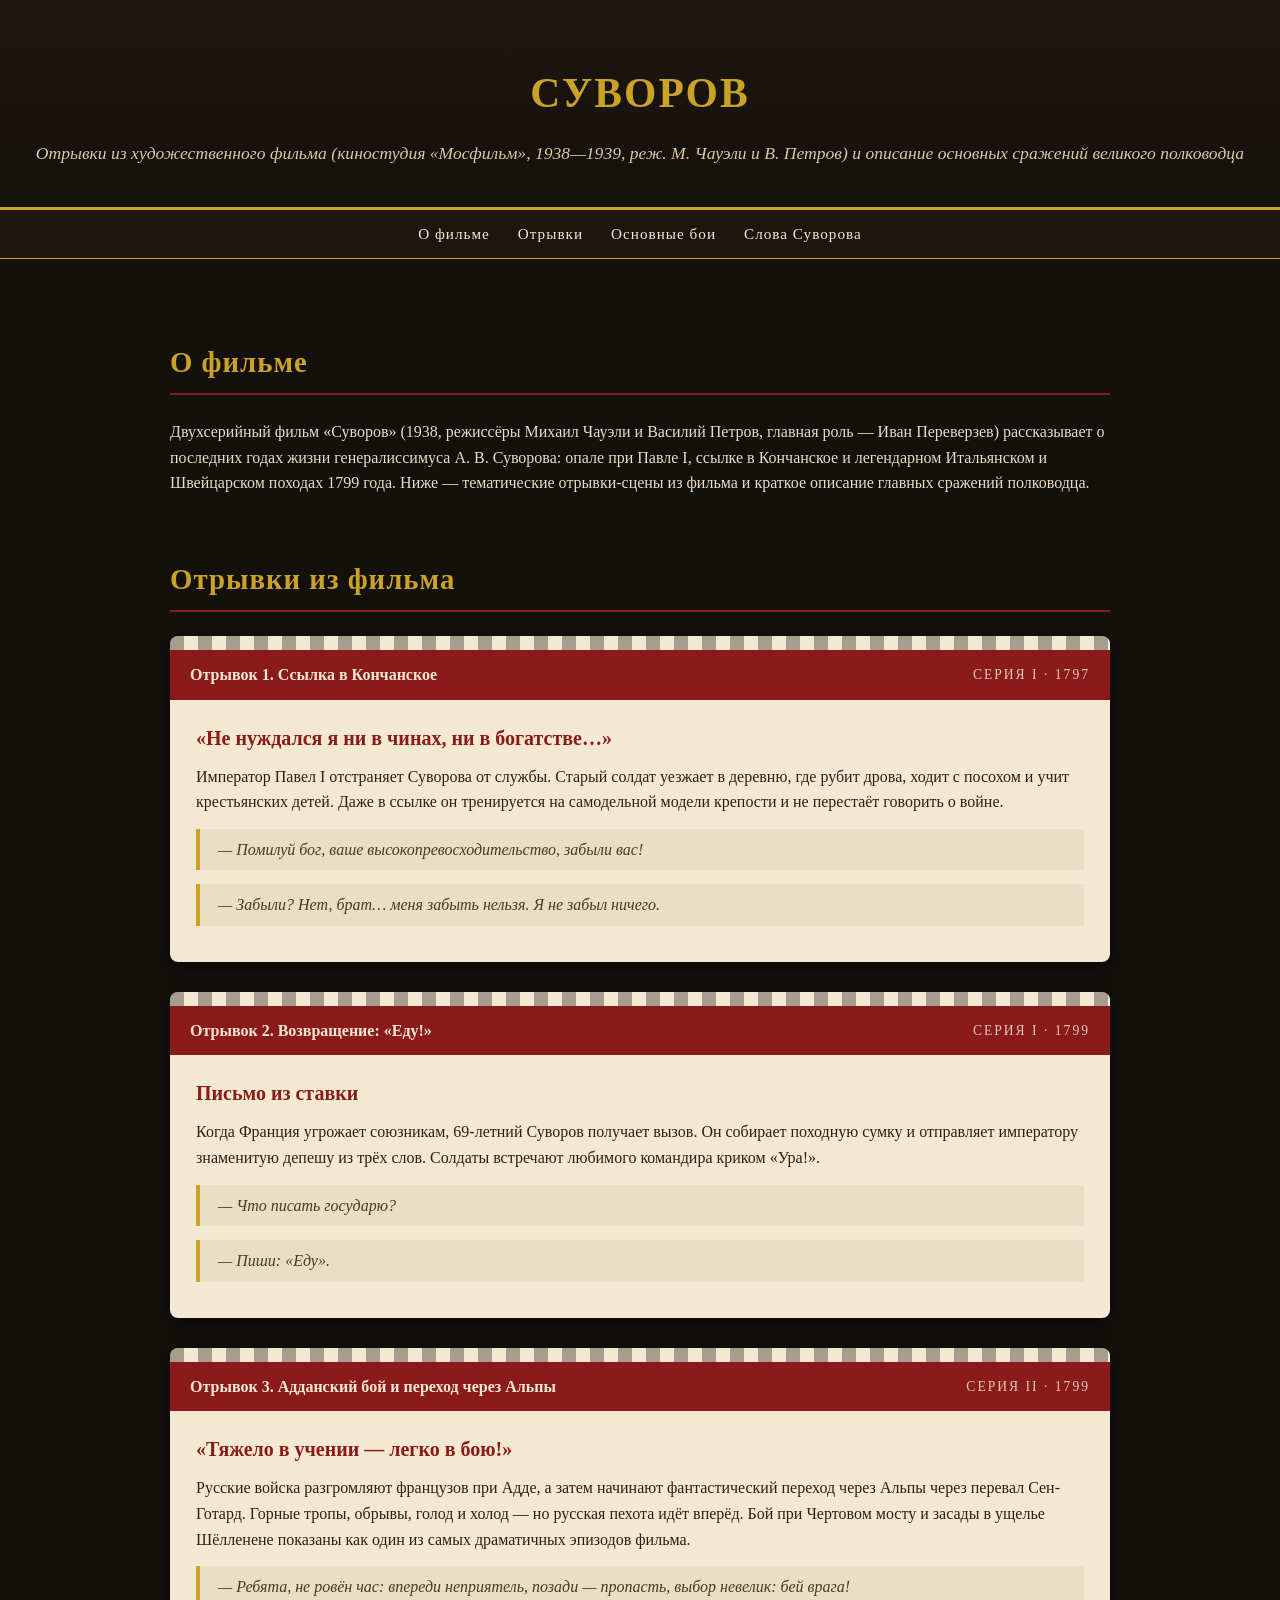
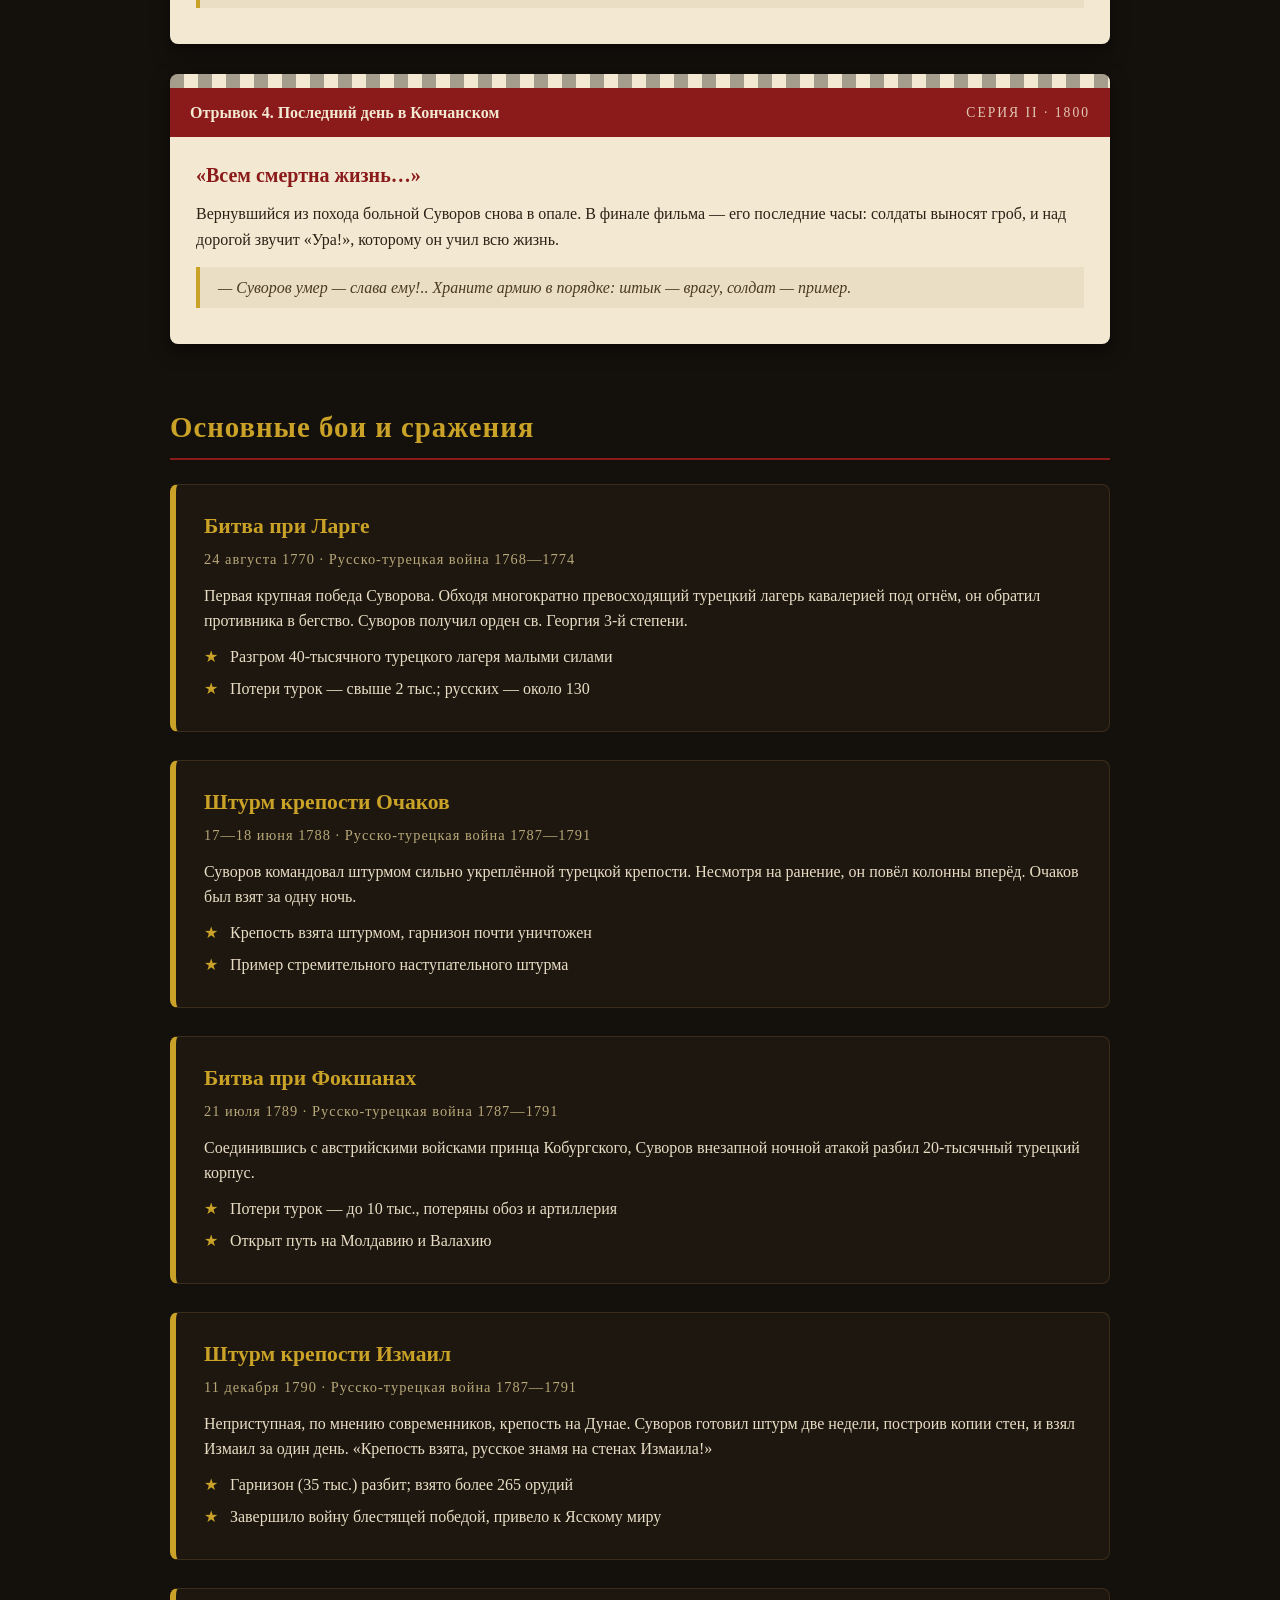
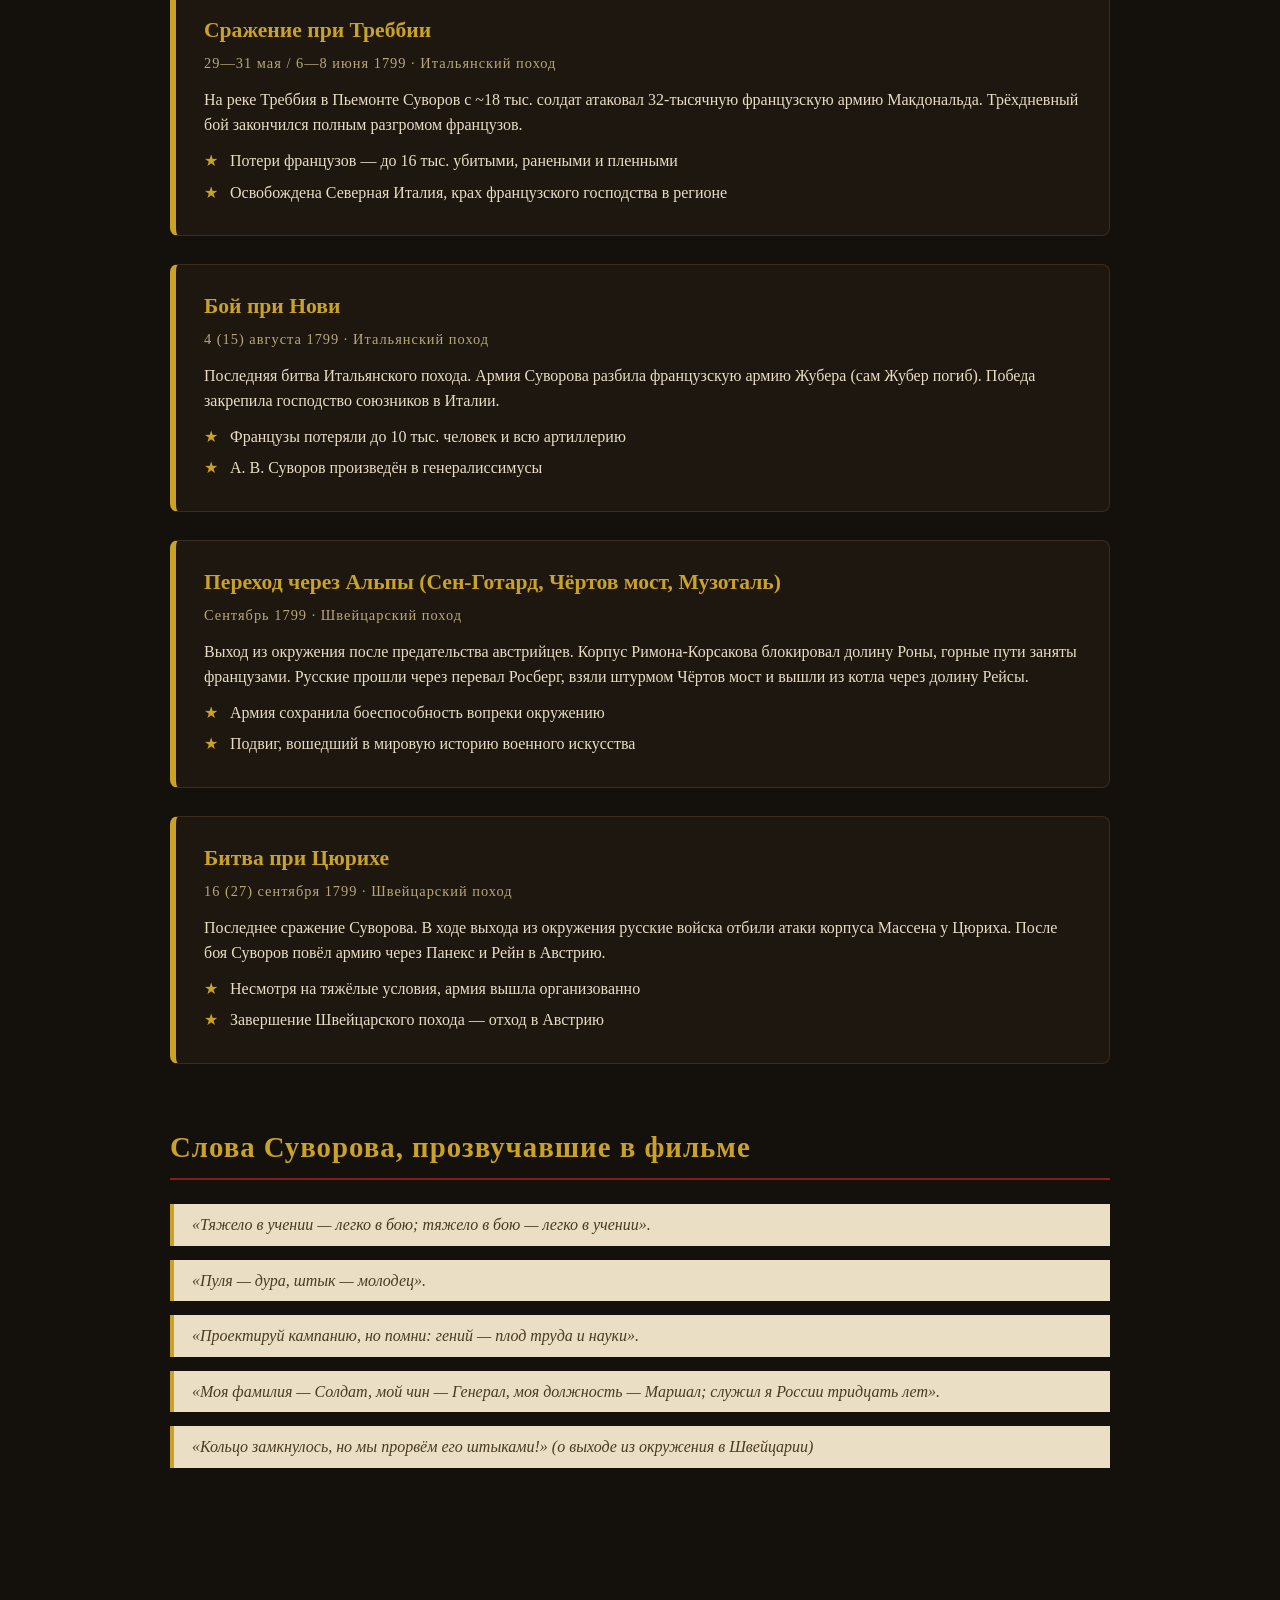
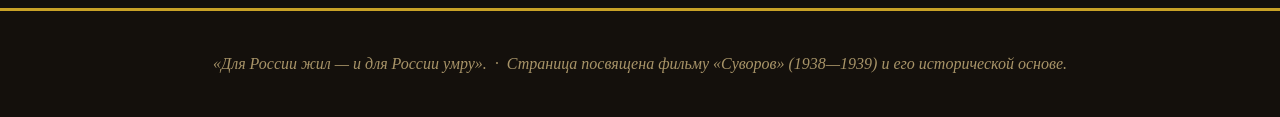
==== suvorov.html @ 6beb3551 "task snapshot 8b8f7433-e7e6-4bbc-ad2a-44020d7c8c52" ====
<!DOCTYPE html>
<html lang="ru">
<head>
<meta charset="UTF-8" />
<meta name="viewport" content="width=device-width, initial-scale=1.0" />
<title>А. В. Суворов — отрывки из фильма и описание боёв</title>
<style>
  :root{
    --dark:#14100c;
    --paper:#f3e9d2;
    --gold:#c9a227;
    --red:#8b1a1a;
    --ink:#2b2115;
  }
  *{margin:0;padding:0;box-sizing:border-box}
  body{
    font-family:Georgia,'Times New Roman',serif;
    background:var(--dark);
    color:var(--paper);
    line-height:1.6;
  }
  header{
    text-align:center;
    padding:60px 20px 40px;
    background:linear-gradient(180deg,#1e1710 0%,#14100c 100%);
    border-bottom:3px solid var(--gold);
  }
  header h1{
    font-size:2.6rem;
    letter-spacing:2px;
    color:var(--gold);
    text-transform:uppercase;
  }
  header p.sub{
    margin-top:12px;
    font-style:italic;
    color:#d8c9a3;
    font-size:1.1rem;
  }
  nav{
    position:sticky;top:0;
    background:#1e1710ee;
    border-bottom:1px solid var(--gold);
    display:flex;justify-content:center;gap:28px;
    padding:12px 10px;flex-wrap:wrap;z-index:10;
  }
  nav a{color:var(--paper);text-decoration:none;font-size:.95rem;letter-spacing:1px}
  nav a:hover{color:var(--gold)}
  main{max-width:980px;margin:0 auto;padding:20px}
  section{margin:60px 0}
  h2{
    color:var(--gold);
    font-size:1.8rem;
    border-bottom:2px solid var(--red);
    padding-bottom:8px;
    margin-bottom:24px;
    letter-spacing:1px;
  }
  /* "Плёночные" карточки с отрывками */
  .clip{
    background:var(--paper);
    color:var(--ink);
    border-radius:8px;
    overflow:hidden;
    margin-bottom:30px;
    box-shadow:0 6px 18px rgba(0,0,0,.5);
  }
  .clip-head{
    background:var(--red);
    color:var(--paper);
    padding:12px 20px;
    display:flex;justify-content:space-between;align-items:center;flex-wrap:wrap;gap:8px;
  }
  .clip-head .num{font-size:.85rem;opacity:.85;letter-spacing:2px}
  .clip-body{padding:22px 26px}
  .clip-body h3{margin-bottom:10px;color:var(--red);font-size:1.25rem}
  blockquote{
    border-left:4px solid var(--gold);
    margin:14px 0;
    padding:8px 18px;
    font-style:italic;
    background:#eadfc4;
    color:#4a3a22;
  }
  .battle-card{
    background:#1e1710;
    border:1px solid #3a2d1c;
    border-left:6px solid var(--gold);
    border-radius:8px;
    padding:24px 28px;
    margin-bottom:28px;
  }
  .battle-card h3{color:var(--gold);font-size:1.35rem;margin-bottom:4px}
  .battle-meta{font-size:.9rem;color:#b8a878;margin-bottom:12px;letter-spacing:1px}
  .battle-card p{margin-bottom:10px;color:#e8ddc4}
  ul.result{list-style:none;margin-top:10px}
  ul.result li{padding-left:26px;position:relative;margin-bottom:6px;color:#e8ddc4}
  ul.result li::before{content:"★";position:absolute;left:0;color:var(--gold)}
  .frame-strip{
    height:14px;
    background:repeating-linear-gradient(90deg,#14100c 0 14px,var(--paper) 14px 28px);
    opacity:.35;
  }
  footer{
    text-align:center;
    padding:40px 20px;
    border-top:3px solid var(--gold);
    color:#a89468;
    font-style:italic;
    margin-top:60px;
  }
  @media(max-width:600px){header h1{font-size:1.7rem}.battle-card{padding:18px}}
</style>
</head>
<body>

<header>
  <h1>Суворов</h1>
  <p class="sub">Отрывки из художественного фильма (киностудия «Мосфильм», 1938—1939, реж. М. Чауэли и В. Петров) и описание основных сражений великого полководца</p>
</header>

<nav>
  <a href="#about-film">О фильме</a>
  <a href="#clips">Отрывки</a>
  <a href="#battles">Основные бои</a>
  <a href="#quotes">Слова Суворова</a>
</nav>

<main>

<section id="about-film">
  <h2>О фильме</h2>
  <p style="color:#e8ddc4">
    Двухсерийный фильм «Суворов» (1938, режиссёры Михаил Чауэли и Василий Петров, главная роль — Иван Переверзев) рассказывает о последних годах жизни генералиссимуса А. В. Суворова: опале при Павле I, ссылке в Кончанское и легендарном Итальянском и Швейцарском походах 1799 года. Ниже — тематические отрывки-сцены из фильма и краткое описание главных сражений полководца.
  </p>
</section>

<section id="clips">
  <h2>Отрывки из фильма</h2>

  <div class="clip">
    <div class="frame-strip"></div>
    <div class="clip-head"><b>Отрывок 1. Ссылка в Кончанское</b><span class="num">СЕРИЯ I · 1797</span></div>
    <div class="clip-body">
      <h3>«Не нуждался я ни в чинах, ни в богатстве…»</h3>
      <p>Император Павел I отстраняет Суворова от службы. Старый солдат уезжает в деревню, где рубит дрова, ходит с посохом и учит крестьянских детей. Даже в ссылке он тренируется на самодельной модели крепости и не перестаёт говорить о войне.</p>
      <blockquote>— Помилуй бог, ваше высокопревосходительство, забыли вас!</blockquote>
      <blockquote>— Забыли? Нет, брат… меня забыть нельзя. Я не забыл ничего.</blockquote>
    </div>
  </div>

  <div class="clip">
    <div class="frame-strip"></div>
    <div class="clip-head"><b>Отрывок 2. Возвращение: «Еду!»</b><span class="num">СЕРИЯ I · 1799</span></div>
    <div class="clip-body">
      <h3>Письмо из ставки</h3>
      <p>Когда Франция угрожает союзникам, 69-летний Суворов получает вызов. Он собирает походную сумку и отправляет императору знаменитую депешу из трёх слов. Солдаты встречают любимого командира криком «Ура!».</p>
      <blockquote>— Что писать государю?</blockquote>
      <blockquote>— Пиши: «Еду».</blockquote>
    </div>
  </div>

  <div class="clip">
    <div class="frame-strip"></div>
    <div class="clip-head"><b>Отрывок 3. Адданский бой и переход через Альпы</b><span class="num">СЕРИЯ II · 1799</span></div>
    <div class="clip-body">
      <h3>«Тяжело в учении — легко в бою!»</h3>
      <p>Русские войска разгромляют французов при Адде, а затем начинают фантастический переход через Альпы через перевал Сен-Готард. Горные тропы, обрывы, голод и холод — но русская пехота идёт вперёд. Бой при Чертовом мосту и засады в ущелье Шёлленене показаны как один из самых драматичных эпизодов фильма.</p>
      <blockquote>— Ребята, не ровён час: впереди неприятель, позади — пропасть, выбор невелик: бей врага!</blockquote>
    </div>
  </div>

  <div class="clip">
    <div class="frame-strip"></div>
    <div class="clip-head"><b>Отрывок 4. Последний день в Кончанском</b><span class="num">СЕРИЯ II · 1800</span></div>
    <div class="clip-body">
      <h3>«Всем смертна жизнь…»</h3>
      <p>Вернувшийся из похода больной Суворов снова в опале. В финале фильма — его последние часы: солдаты выносят гроб, и над дорогой звучит «Ура!», которому он учил всю жизнь.</p>
      <blockquote>— Суворов умер — слава ему!.. Храните армию в порядке: штык — врагу, солдат — пример.</blockquote>
    </div>
  </div>
</section>

<section id="battles">
  <h2>Основные бои и сражения</h2>

  <div class="battle-card">
    <h3>Битва при Ларге</h3>
    <div class="battle-meta">24 августа 1770 · Русско-турецкая война 1768—1774</div>
    <p>Первая крупная победа Суворова. Обходя многократно превосходящий турецкий лагерь кавалерией под огнём, он обратил противника в бегство. Суворов получил орден св. Георгия 3-й степени.</p>
    <ul class="result">
      <li>Разгром 40-тысячного турецкого лагеря малыми силами</li>
      <li>Потери турок — свыше 2 тыс.; русских — около 130</li>
    </ul>
  </div>

  <div class="battle-card">
    <h3>Штурм крепости Очаков</h3>
    <div class="battle-meta">17—18 июня 1788 · Русско-турецкая война 1787—1791</div>
    <p>Суворов командовал штурмом сильно укреплённой турецкой крепости. Несмотря на ранение, он повёл колонны вперёд. Очаков был взят за одну ночь.</p>
    <ul class="result">
      <li>Крепость взята штурмом, гарнизон почти уничтожен</li>
      <li>Пример стремительного наступательного штурма</li>
    </ul>
  </div>

  <div class="battle-card">
    <h3>Битва при Фокшанах</h3>
    <div class="battle-meta">21 июля 1789 · Русско-турецкая война 1787—1791</div>
    <p>Соединившись с австрийскими войсками принца Кобургского, Суворов внезапной ночной атакой разбил 20-тысячный турецкий корпус.</p>
    <ul class="result">
      <li>Потери турок — до 10 тыс., потеряны обоз и артиллерия</li>
      <li>Открыт путь на Молдавию и Валахию</li>
    </ul>
  </div>

  <div class="battle-card">
    <h3>Штурм крепости Измаил</h3>
    <div class="battle-meta">11 декабря 1790 · Русско-турецкая война 1787—1791</div>
    <p>Неприступная, по мнению современников, крепость на Дунае. Суворов готовил штурм две недели, построив копии стен, и взял Измаил за один день. «Крепость взята, русское знамя на стенах Измаила!»</p>
    <ul class="result">
      <li>Гарнизон (35 тыс.) разбит; взято более 265 орудий</li>
      <li>Завершило войну блестящей победой, привело к Ясскому миру</li>
    </ul>
  </div>

  <div class="battle-card">
    <h3>Сражение при Треббии</h3>
    <div class="battle-meta">29—31 мая / 6—8 июня 1799 · Итальянский поход</div>
    <p>На реке Треббия в Пьемонте Суворов с ~18 тыс. солдат атаковал 32-тысячную французскую армию Макдональда. Трёхдневный бой закончился полным разгромом французов.</p>
    <ul class="result">
      <li>Потери французов — до 16 тыс. убитыми, ранеными и пленными</li>
      <li>Освобождена Северная Италия, крах французского господства в регионе</li>
    </ul>
  </div>

  <div class="battle-card">
    <h3>Бой при Нови</h3>
    <div class="battle-meta">4 (15) августа 1799 · Итальянский поход</div>
    <p>Последняя битва Итальянского похода. Армия Суворова разбила французскую армию Жубера (сам Жубер погиб). Победа закрепила господство союзников в Италии.</p>
    <ul class="result">
      <li>Французы потеряли до 10 тыс. человек и всю артиллерию</li>
      <li>А. В. Суворов произведён в генералиссимусы</li>
    </ul>
  </div>

  <div class="battle-card">
    <h3>Переход через Альпы (Сен-Готард, Чёртов мост, Музоталь)</h3>
    <div class="battle-meta">Сентябрь 1799 · Швейцарский поход</div>
    <p>Выход из окружения после предательства австрийцев. Корпус Римона-Корсакова блокировал долину Роны, горные пути заняты французами. Русские прошли через перевал Росберг, взяли штурмом Чёртов мост и вышли из котла через долину Рейсы.</p>
    <ul class="result">
      <li>Армия сохранила боеспособность вопреки окружению</li>
      <li>Подвиг, вошедший в мировую историю военного искусства</li>
    </ul>
  </div>

  <div class="battle-card">
    <h3>Битва при Цюрихе</h3>
    <div class="battle-meta">16 (27) сентября 1799 · Швейцарский поход</div>
    <p>Последнее сражение Суворова. В ходе выхода из окружения русские войска отбили атаки корпуса Массена у Цюриха. После боя Суворов повёл армию через Панекс и Рейн в Австрию.</p>
    <ul class="result">
      <li>Несмотря на тяжёлые условия, армия вышла организованно</li>
      <li>Завершение Швейцарского похода — отход в Австрию</li>
    </ul>
  </div>
</section>

<section id="quotes">
  <h2>Слова Суворова, прозвучавшие в фильме</h2>
  <blockquote>«Тяжело в учении — легко в бою; тяжело в бою — легко в учении».</blockquote>
  <blockquote>«Пуля — дура, штык — молодец».</blockquote>
  <blockquote>«Проектируй кампанию, но помни: гений — плод труда и науки».</blockquote>
  <blockquote>«Моя фамилия — Солдат, мой чин — Генерал, моя должность — Маршал; служил я России тридцать лет».</blockquote>
  <blockquote>«Кольцо замкнулось, но мы прорвём его штыками!» (о выходе из окружения в Швейцарии)</blockquote>
</section>

</main>

<footer>
  «Для России жил — и для России умру». &nbsp;·&nbsp; Страница посвящена фильму «Суворов» (1938—1939) и его исторической основе.
</footer>

</body>
</html>
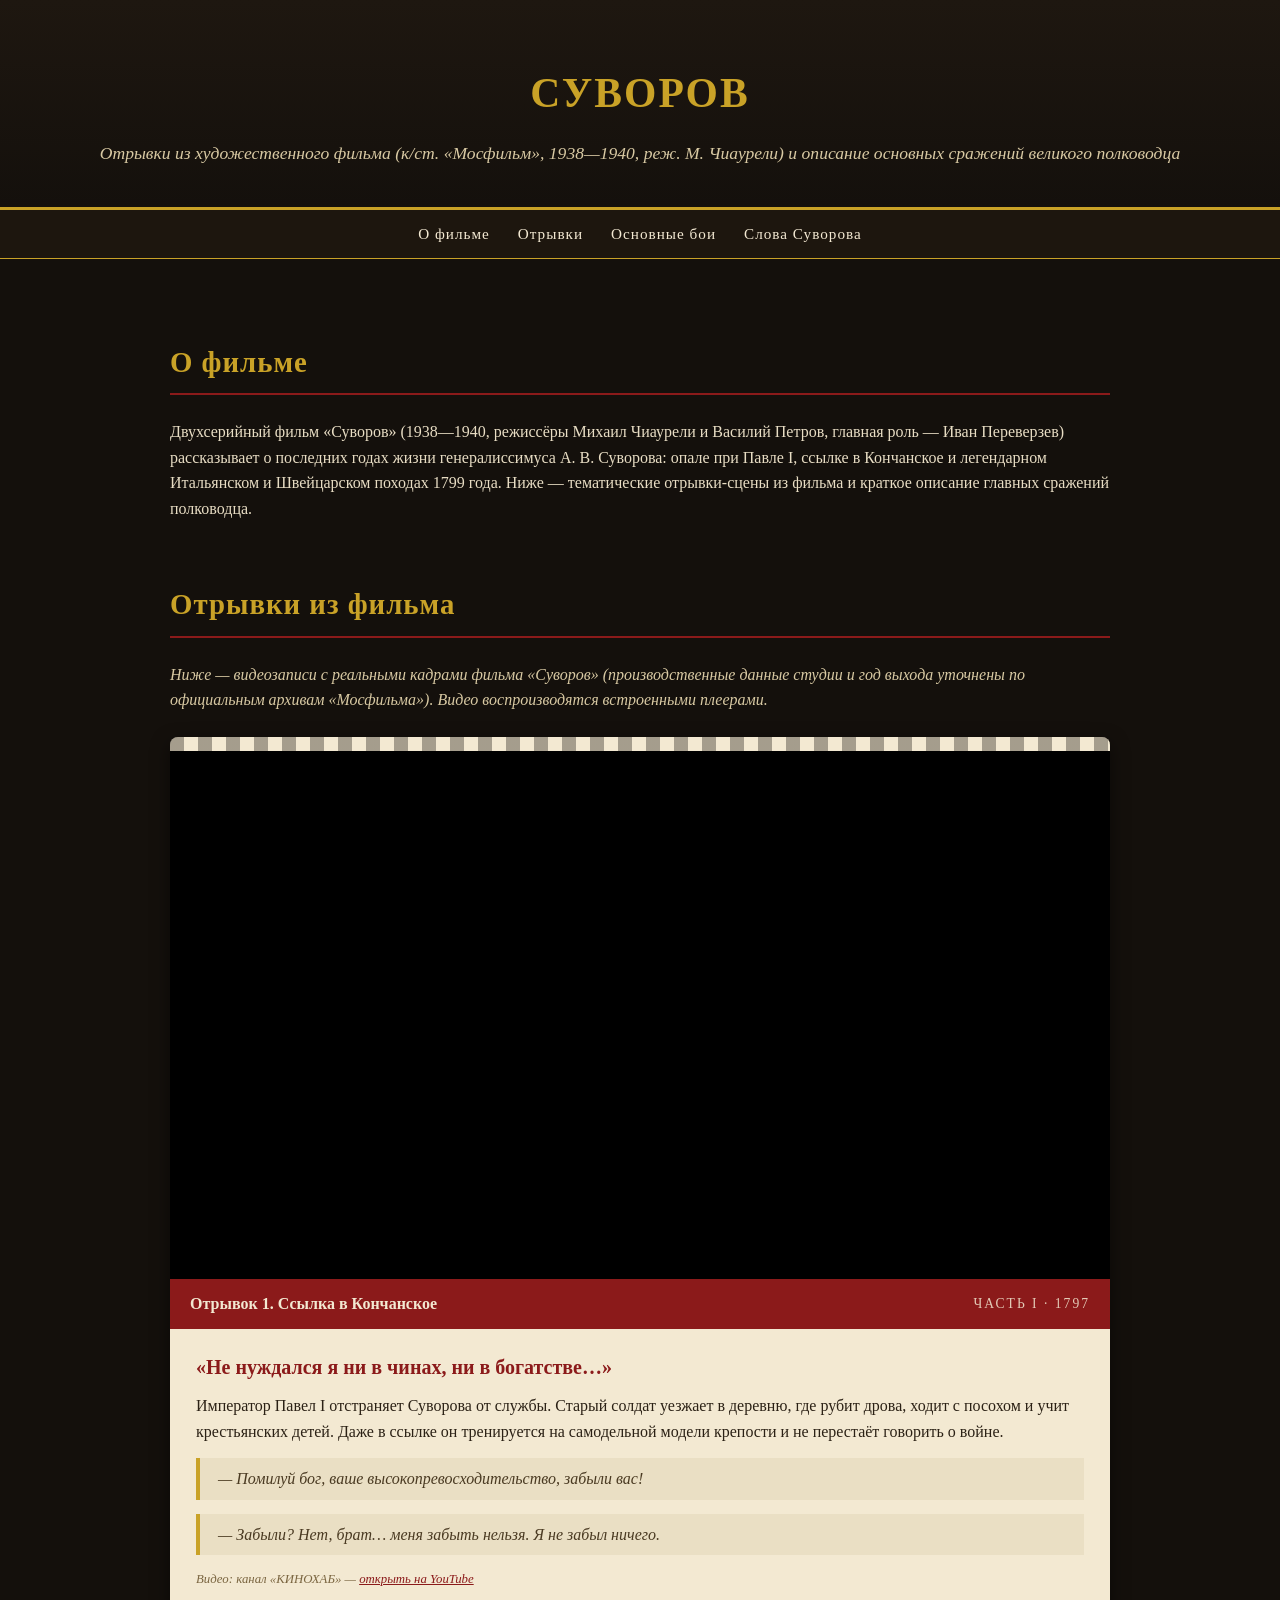
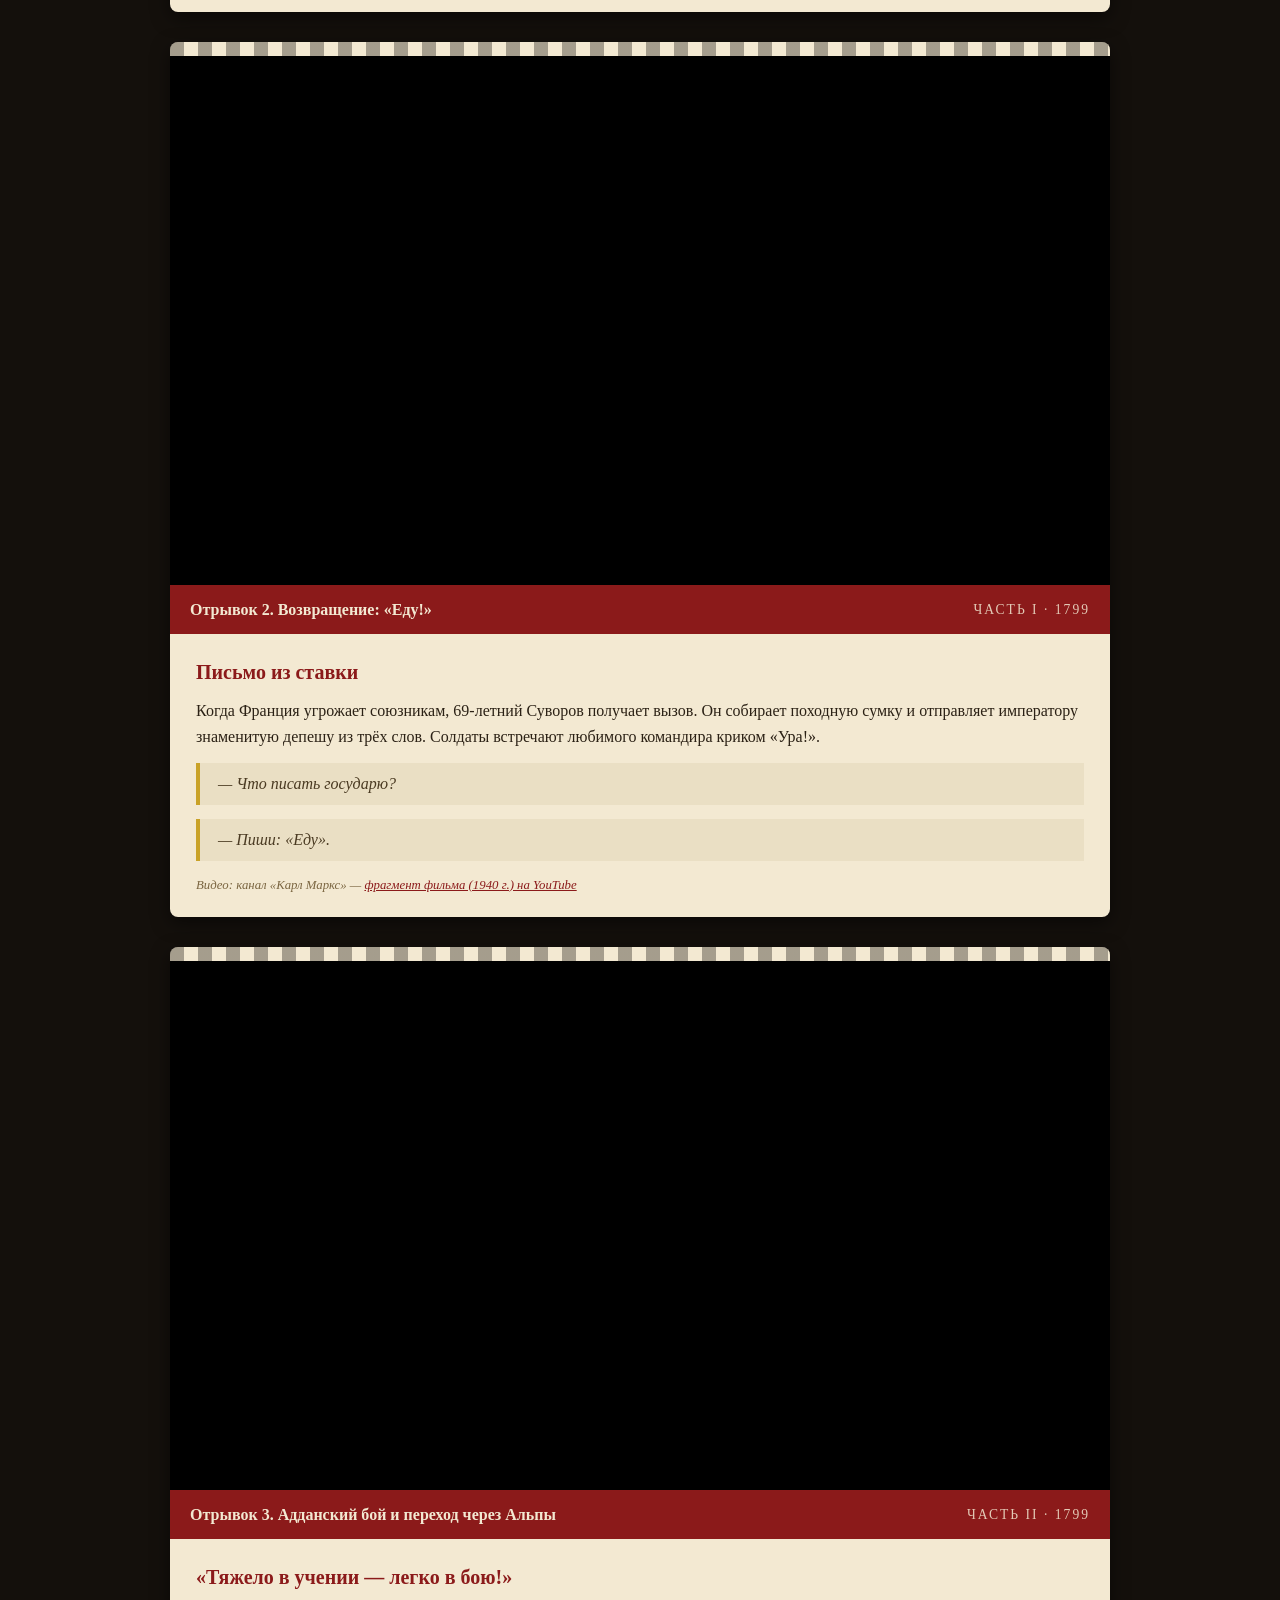
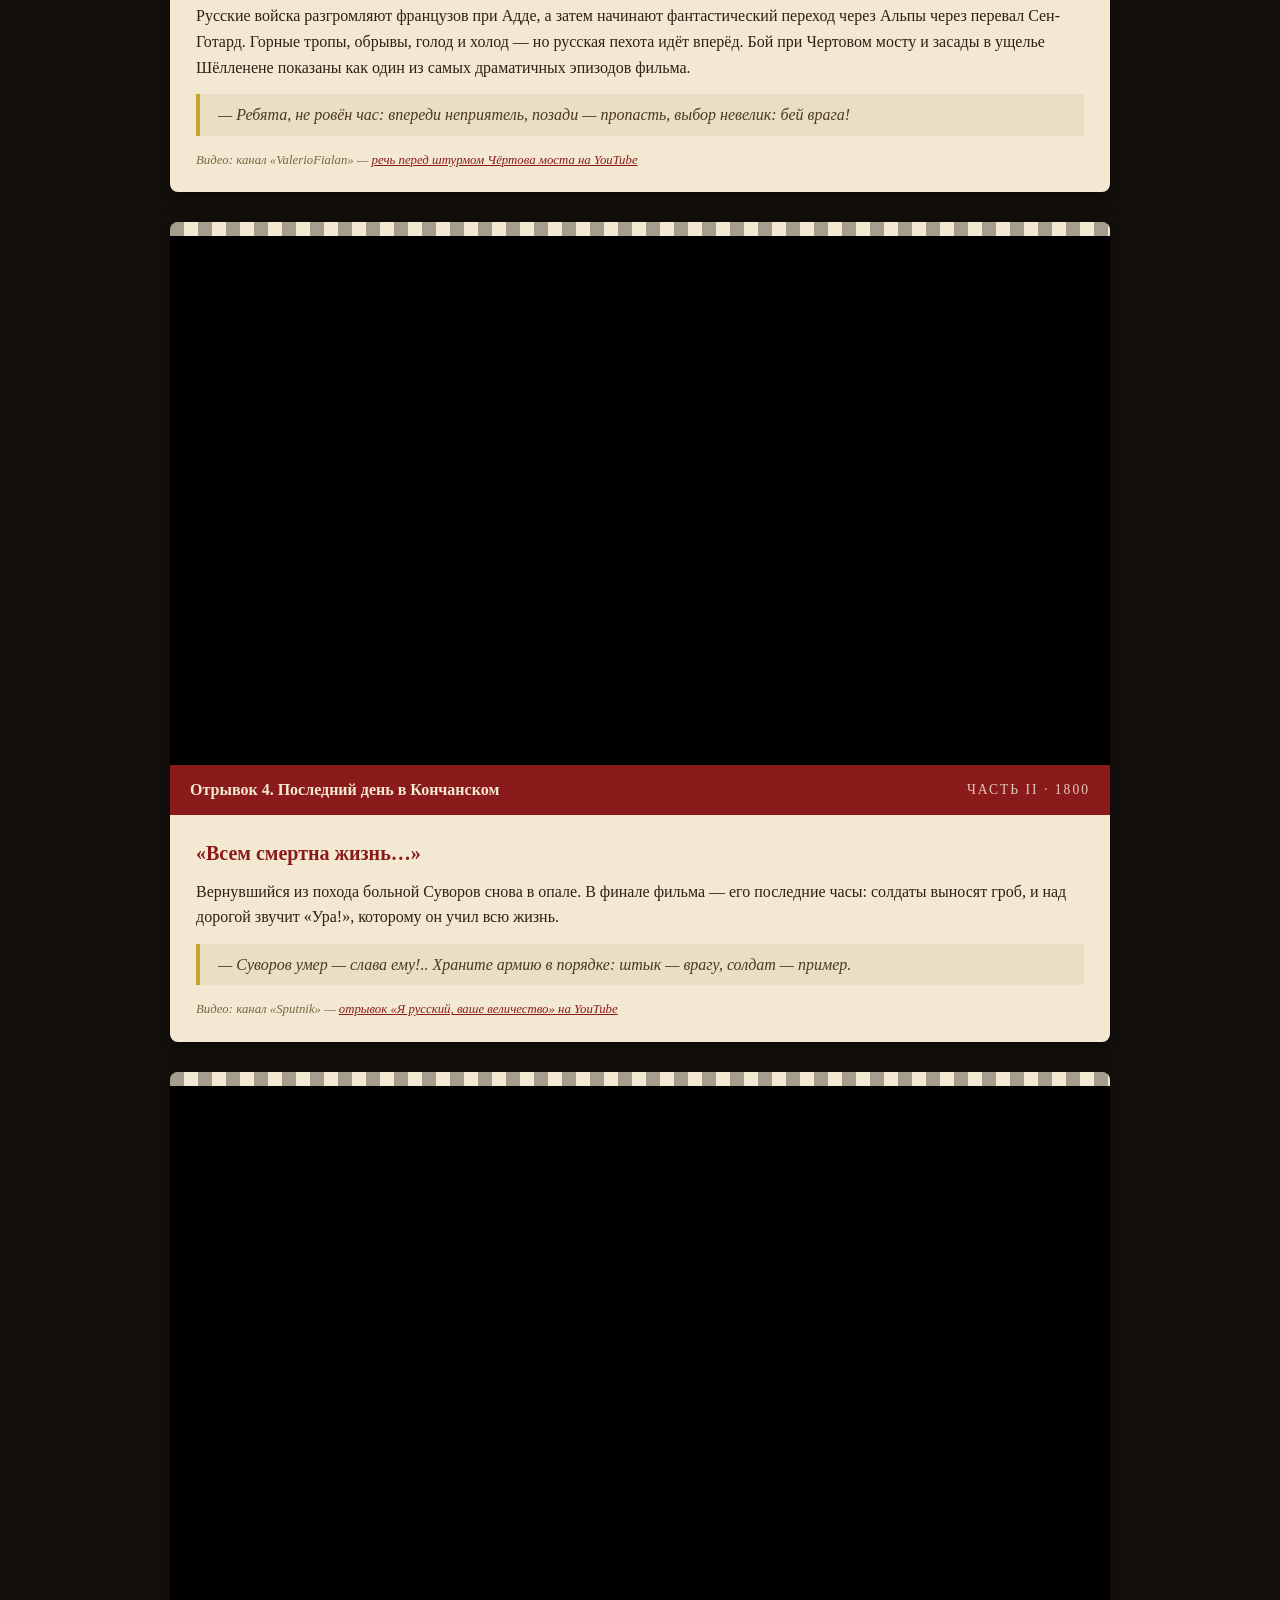
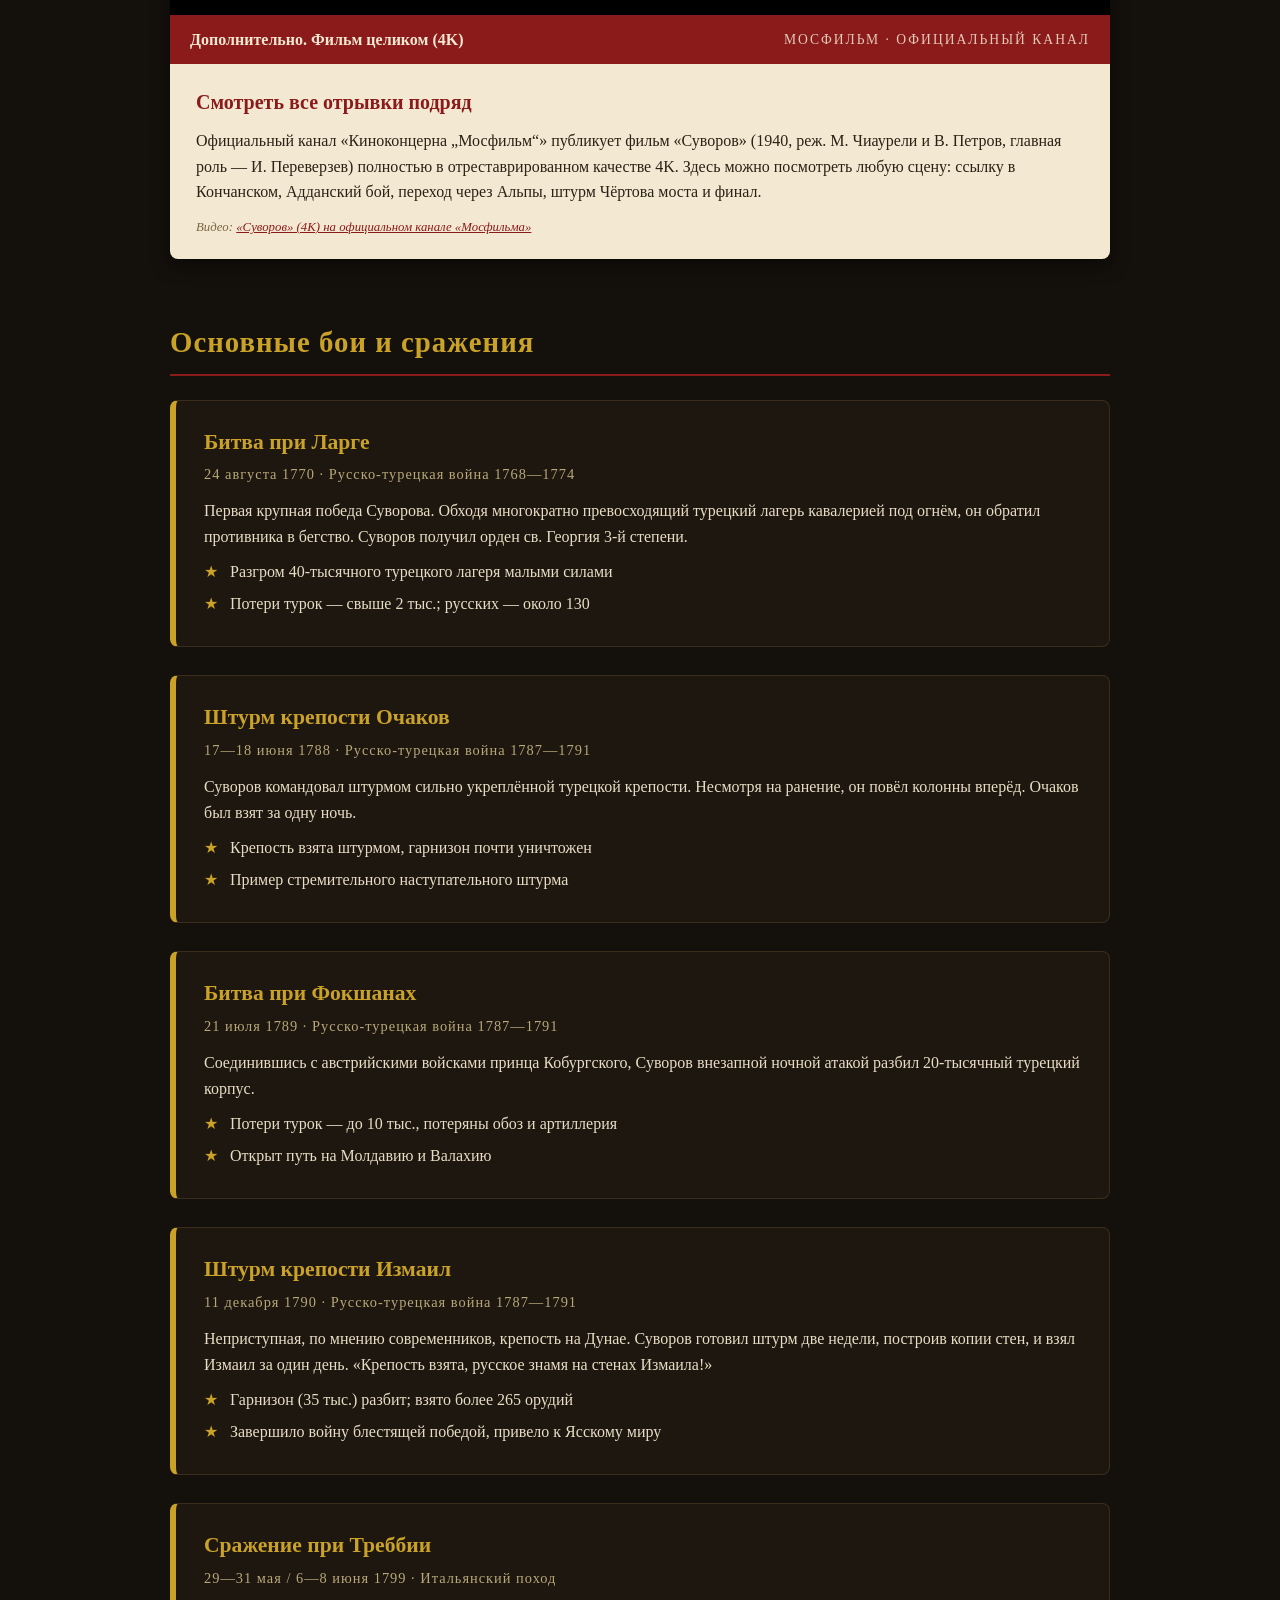
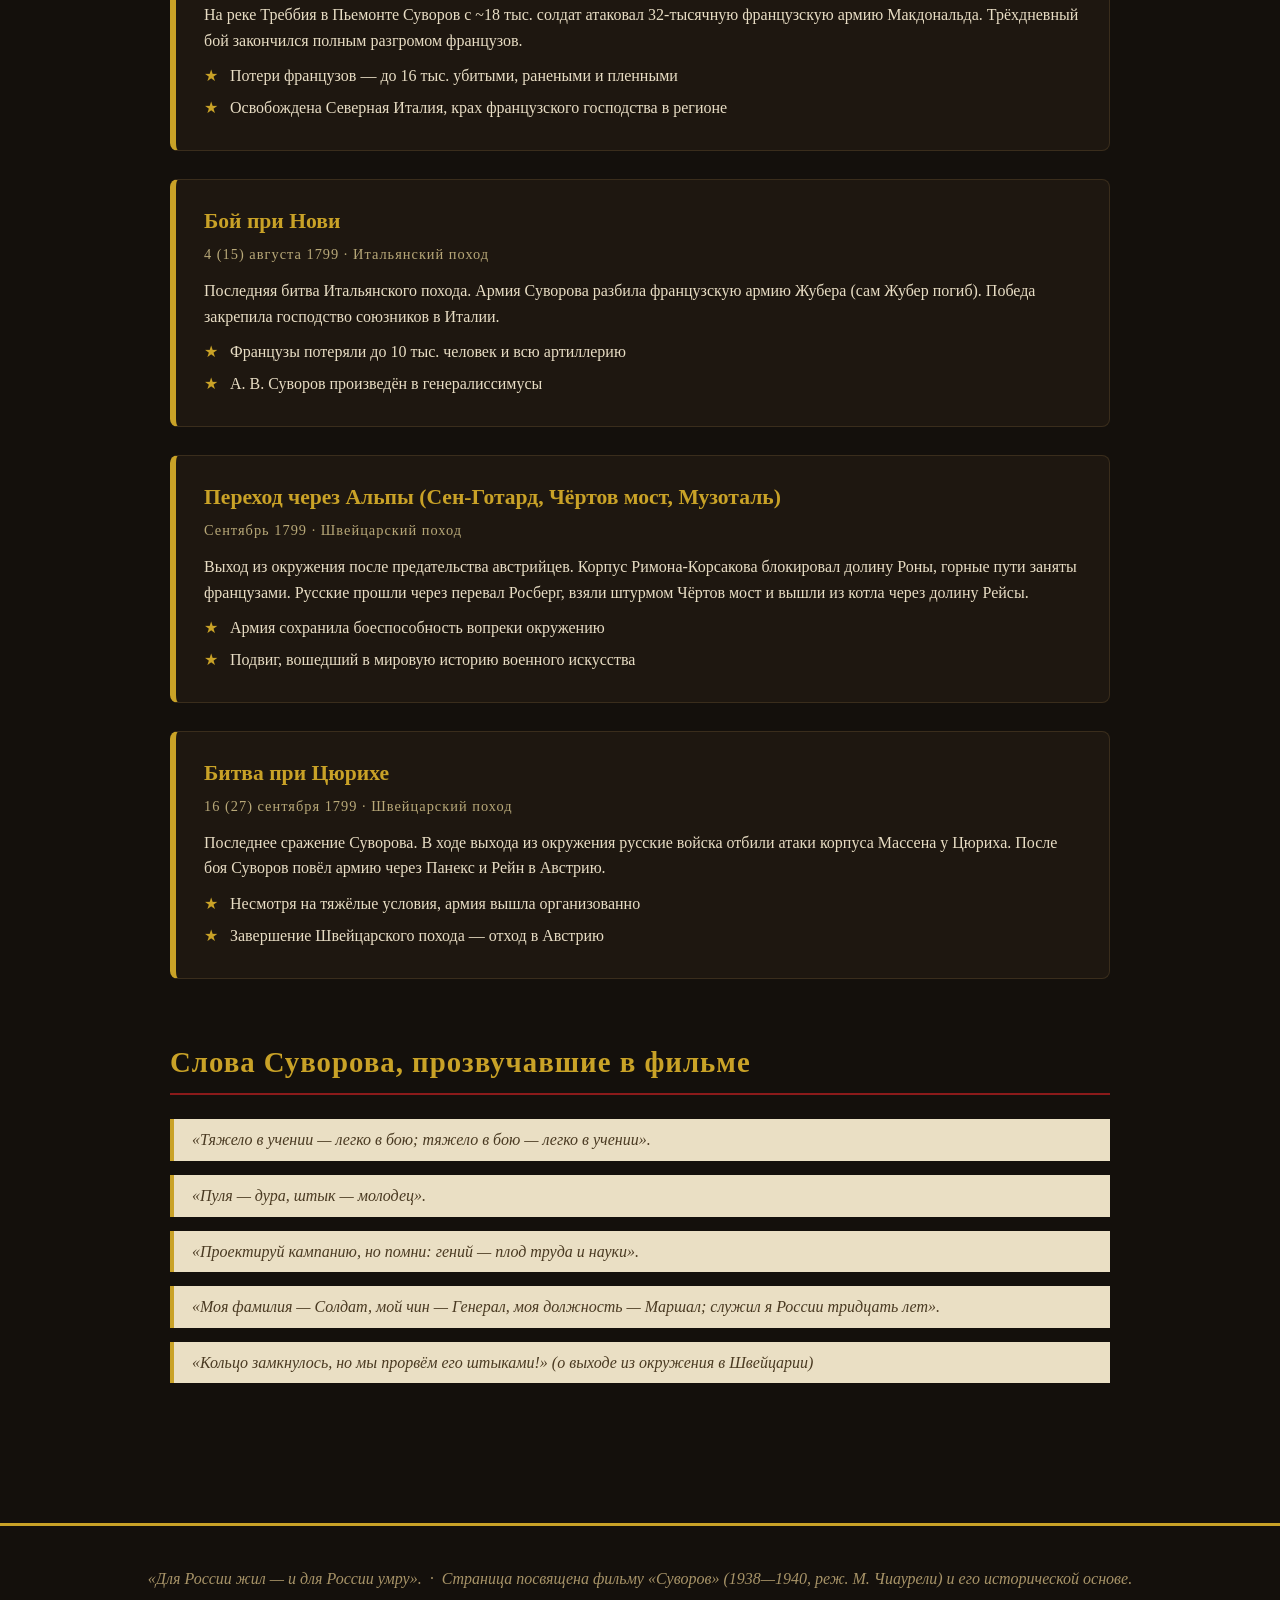
==== commit a4e3e204: "suvorov.html: добавить видео-отрывки из фильма (встроенные YouTube-плееры) и исправить данные о филь" ====
--- a/suvorov.html
+++ b/suvorov.html
@@ -65,6 +65,18 @@
     margin-bottom:30px;
     box-shadow:0 6px 18px rgba(0,0,0,.5);
   }
+  .video-wrap{
+    position:relative;
+    padding-top:56.25%; /* 16:9 */
+    background:#000;
+  }
+  .video-wrap iframe{
+    position:absolute;inset:0;
+    width:100%;height:100%;
+    border:0;display:block;
+  }
+  .clip-body .src{font-size:.8rem;color:#7a6540;margin-top:12px;font-style:italic}
+  .clip-body .src a{color:#8b1a1a}
   .clip-head{
     background:var(--red);
     color:var(--paper);
@@ -116,7 +128,7 @@
 
 <header>
   <h1>Суворов</h1>
-  <p class="sub">Отрывки из художественного фильма (киностудия «Мосфильм», 1938—1939, реж. М. Чауэли и В. Петров) и описание основных сражений великого полководца</p>
+  <p class="sub">Отрывки из художественного фильма (к/ст. «Мосфильм», 1938—1940, реж. М. Чиаурели) и описание основных сражений великого полководца</p>
 </header>
 
 <nav>
@@ -131,52 +143,82 @@
 <section id="about-film">
   <h2>О фильме</h2>
   <p style="color:#e8ddc4">
-    Двухсерийный фильм «Суворов» (1938, режиссёры Михаил Чауэли и Василий Петров, главная роль — Иван Переверзев) рассказывает о последних годах жизни генералиссимуса А. В. Суворова: опале при Павле I, ссылке в Кончанское и легендарном Итальянском и Швейцарском походах 1799 года. Ниже — тематические отрывки-сцены из фильма и краткое описание главных сражений полководца.
+    Двухсерийный фильм «Суворов» (1938—1940, режиссёры Михаил Чиаурели и Василий Петров, главная роль — Иван Переверзев) рассказывает о последних годах жизни генералиссимуса А. В. Суворова: опале при Павле I, ссылке в Кончанское и легендарном Итальянском и Швейцарском походах 1799 года. Ниже — тематические отрывки-сцены из фильма и краткое описание главных сражений полководца.
   </p>
 </section>
 
 <section id="clips">
   <h2>Отрывки из фильма</h2>
-
-  <div class="clip">
-    <div class="frame-strip"></div>
-    <div class="clip-head"><b>Отрывок 1. Ссылка в Кончанское</b><span class="num">СЕРИЯ I · 1797</span></div>
+  <p style="color:#d8c9a3;margin-bottom:24px;font-style:italic">Ниже — видеозаписи с реальными кадрами фильма «Суворов» (производственные данные студии и год выхода уточнены по официальным архивам «Мосфильма»). Видео воспроизводятся встроенными плеерами.</p>
+
+  <div class="clip">
+    <div class="frame-strip"></div>
+    <div class="video-wrap">
+      <iframe src="https://www.youtube-nocookie.com/embed/9-nUrC61u1o" title="Суворов (1940) — военная драма, кадры из фильма" loading="lazy" allow="accelerometer; autoplay; clipboard-write; encrypted-media; gyroscope; picture-in-picture; web-share" allowfullscreen></iframe>
+    </div>
+    <div class="clip-head"><b>Отрывок 1. Ссылка в Кончанское</b><span class="num">ЧАСТЬ I · 1797</span></div>
     <div class="clip-body">
       <h3>«Не нуждался я ни в чинах, ни в богатстве…»</h3>
       <p>Император Павел I отстраняет Суворова от службы. Старый солдат уезжает в деревню, где рубит дрова, ходит с посохом и учит крестьянских детей. Даже в ссылке он тренируется на самодельной модели крепости и не перестаёт говорить о войне.</p>
       <blockquote>— Помилуй бог, ваше высокопревосходительство, забыли вас!</blockquote>
       <blockquote>— Забыли? Нет, брат… меня забыть нельзя. Я не забыл ничего.</blockquote>
-    </div>
-  </div>
-
-  <div class="clip">
-    <div class="frame-strip"></div>
-    <div class="clip-head"><b>Отрывок 2. Возвращение: «Еду!»</b><span class="num">СЕРИЯ I · 1799</span></div>
+      <p class="src">Видео: канал «КИНОХАБ» — <a href="https://www.youtube.com/watch?v=9-nUrC61u1o" target="_blank" rel="noopener">открыть на YouTube</a></p>
+    </div>
+  </div>
+
+  <div class="clip">
+    <div class="frame-strip"></div>
+    <div class="video-wrap">
+      <iframe src="https://www.youtube-nocookie.com/embed/TB_pC7FhLso" title="Суворов (1940) — фрагмент фильма «И этих побили!»" loading="lazy" allow="accelerometer; autoplay; clipboard-write; encrypted-media; gyroscope; picture-in-picture; web-share" allowfullscreen></iframe>
+    </div>
+    <div class="clip-head"><b>Отрывок 2. Возвращение: «Еду!»</b><span class="num">ЧАСТЬ I · 1799</span></div>
     <div class="clip-body">
       <h3>Письмо из ставки</h3>
       <p>Когда Франция угрожает союзникам, 69-летний Суворов получает вызов. Он собирает походную сумку и отправляет императору знаменитую депешу из трёх слов. Солдаты встречают любимого командира криком «Ура!».</p>
       <blockquote>— Что писать государю?</blockquote>
       <blockquote>— Пиши: «Еду».</blockquote>
-    </div>
-  </div>
-
-  <div class="clip">
-    <div class="frame-strip"></div>
-    <div class="clip-head"><b>Отрывок 3. Адданский бой и переход через Альпы</b><span class="num">СЕРИЯ II · 1799</span></div>
+      <p class="src">Видео: канал «Карл Маркс» — <a href="https://www.youtube.com/watch?v=TB_pC7FhLso" target="_blank" rel="noopener">фрагмент фильма (1940 г.) на YouTube</a></p>
+    </div>
+  </div>
+
+  <div class="clip">
+    <div class="frame-strip"></div>
+    <div class="video-wrap">
+      <iframe src="https://www.youtube-nocookie.com/embed/hU4Ccv6vsjQ" title="Суворов (1940) — речь перед штурмом Чёртова моста" loading="lazy" allow="accelerometer; autoplay; clipboard-write; encrypted-media; gyroscope; picture-in-picture; web-share" allowfullscreen></iframe>
+    </div>
+    <div class="clip-head"><b>Отрывок 3. Адданский бой и переход через Альпы</b><span class="num">ЧАСТЬ II · 1799</span></div>
     <div class="clip-body">
       <h3>«Тяжело в учении — легко в бою!»</h3>
       <p>Русские войска разгромляют французов при Адде, а затем начинают фантастический переход через Альпы через перевал Сен-Готард. Горные тропы, обрывы, голод и холод — но русская пехота идёт вперёд. Бой при Чертовом мосту и засады в ущелье Шёлленене показаны как один из самых драматичных эпизодов фильма.</p>
       <blockquote>— Ребята, не ровён час: впереди неприятель, позади — пропасть, выбор невелик: бей врага!</blockquote>
-    </div>
-  </div>
-
-  <div class="clip">
-    <div class="frame-strip"></div>
-    <div class="clip-head"><b>Отрывок 4. Последний день в Кончанском</b><span class="num">СЕРИЯ II · 1800</span></div>
+      <p class="src">Видео: канал «ValerioFialan» — <a href="https://www.youtube.com/watch?v=hU4Ccv6vsjQ" target="_blank" rel="noopener">речь перед штурмом Чёртова моста на YouTube</a></p>
+    </div>
+  </div>
+
+  <div class="clip">
+    <div class="frame-strip"></div>
+    <div class="video-wrap">
+      <iframe src="https://www.youtube-nocookie.com/embed/IRLtSn6VXFw" title="Суворов (1940) — «Я русский, ваше величество»" loading="lazy" allow="accelerometer; autoplay; clipboard-write; encrypted-media; gyroscope; picture-in-picture; web-share" allowfullscreen></iframe>
+    </div>
+    <div class="clip-head"><b>Отрывок 4. Последний день в Кончанском</b><span class="num">ЧАСТЬ II · 1800</span></div>
     <div class="clip-body">
       <h3>«Всем смертна жизнь…»</h3>
       <p>Вернувшийся из похода больной Суворов снова в опале. В финале фильма — его последние часы: солдаты выносят гроб, и над дорогой звучит «Ура!», которому он учил всю жизнь.</p>
       <blockquote>— Суворов умер — слава ему!.. Храните армию в порядке: штык — врагу, солдат — пример.</blockquote>
+      <p class="src">Видео: канал «Sputnik» — <a href="https://www.youtube.com/watch?v=IRLtSn6VXFw" target="_blank" rel="noopener">отрывок «Я русский, ваше величество» на YouTube</a></p>
+    </div>
+  </div>
+
+  <div class="clip">
+    <div class="frame-strip"></div>
+    <div class="video-wrap">
+      <iframe src="https://www.youtube-nocookie.com/embed/G52c3rMVjyo" title="Суворов (1940) — фильм целиком в 4K, «Мосфильм»" loading="lazy" allow="accelerometer; autoplay; clipboard-write; encrypted-media; gyroscope; picture-in-picture; web-share" allowfullscreen></iframe>
+    </div>
+    <div class="clip-head"><b>Дополнительно. Фильм целиком (4K)</b><span class="num">МОСФИЛЬМ · ОФИЦИАЛЬНЫЙ КАНАЛ</span></div>
+    <div class="clip-body">
+      <h3>Смотреть все отрывки подряд</h3>
+      <p>Официальный канал «Киноконцерна „Мосфильм“» публикует фильм «Суворов» (1940, реж. М. Чиаурели и В. Петров, главная роль — И. Переверзев) полностью в отреставрированном качестве 4K. Здесь можно посмотреть любую сцену: ссылку в Кончанском, Адданский бой, переход через Альпы, штурм Чёртова моста и финал.</p>
+      <p class="src">Видео: <a href="https://www.youtube.com/watch?v=G52c3rMVjyo" target="_blank" rel="noopener">«Суворов» (4K) на официальном канале «Мосфильма»</a></p>
     </div>
   </div>
 </section>
@@ -277,7 +319,7 @@
 </main>
 
 <footer>
-  «Для России жил — и для России умру». &nbsp;·&nbsp; Страница посвящена фильму «Суворов» (1938—1939) и его исторической основе.
+  «Для России жил — и для России умру». &nbsp;·&nbsp; Страница посвящена фильму «Суворов» (1938—1940, реж. М. Чиаурели) и его исторической основе.
 </footer>
 
 </body>
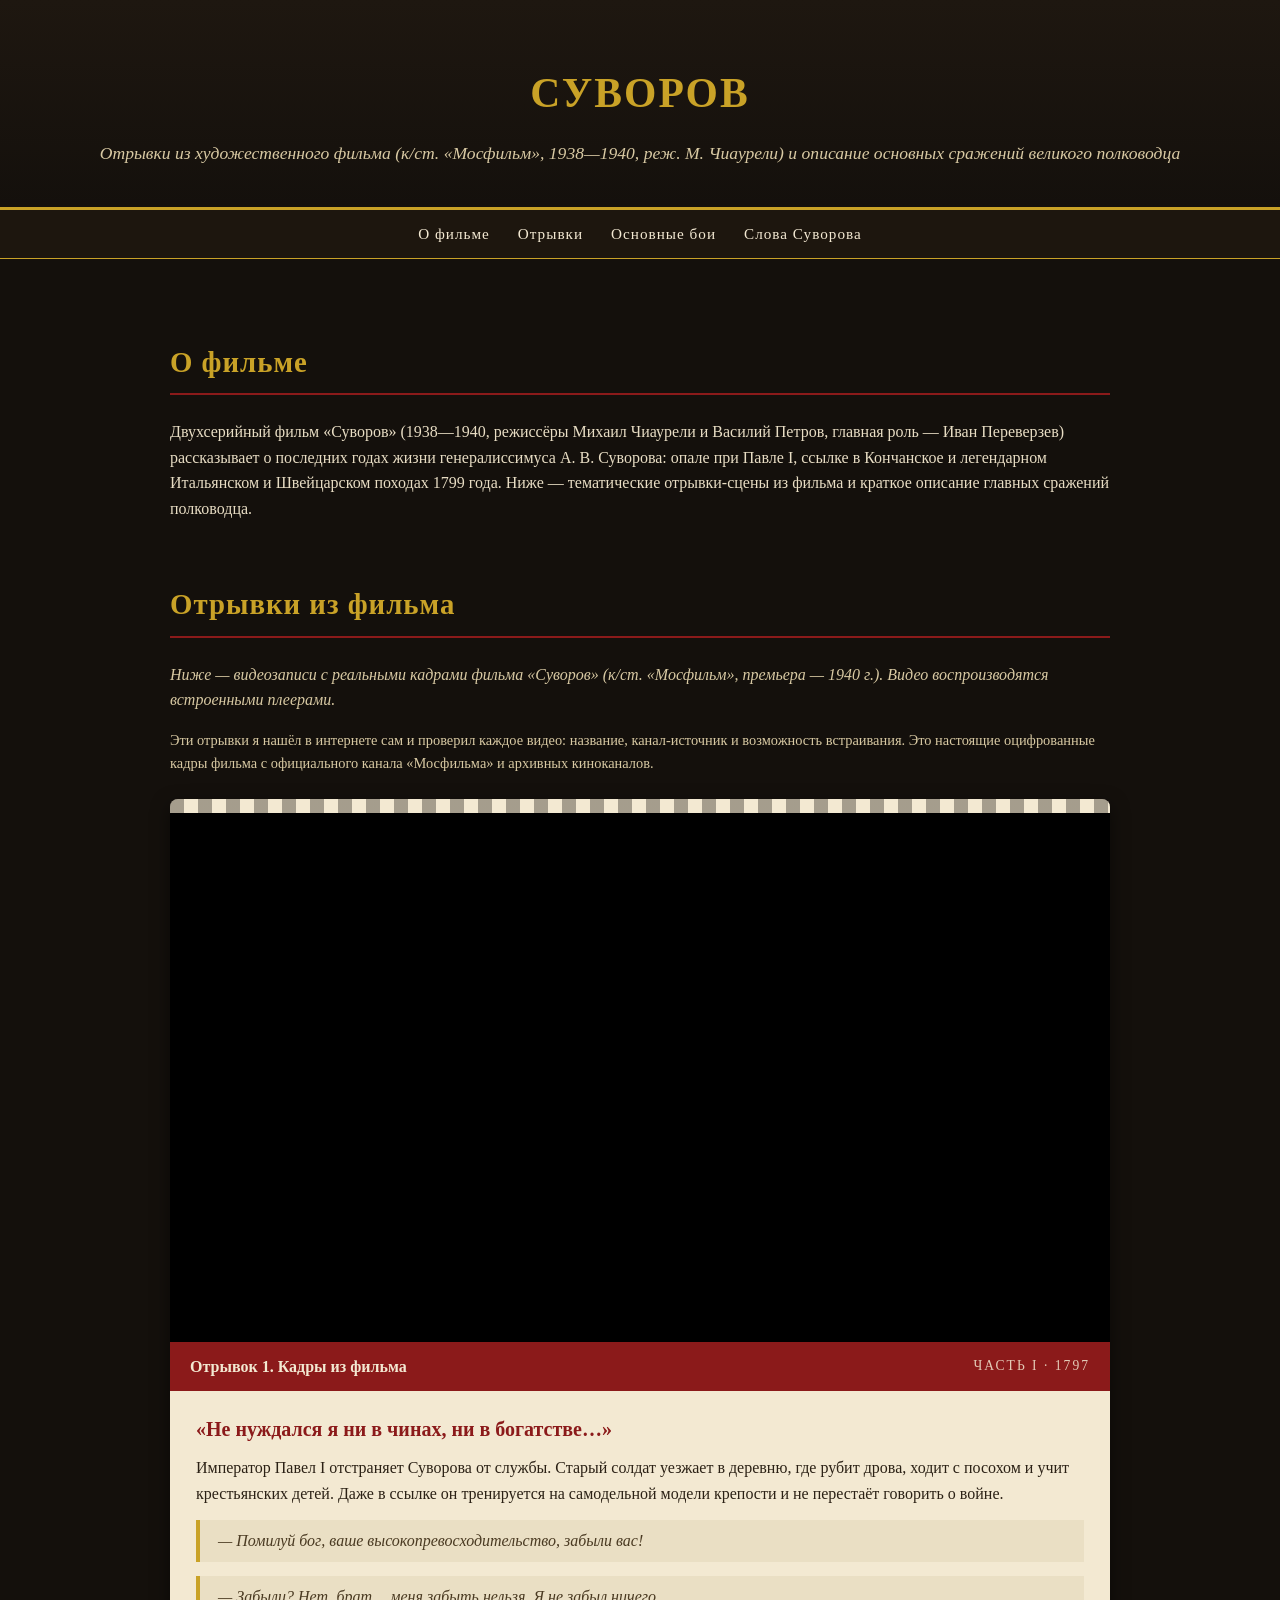
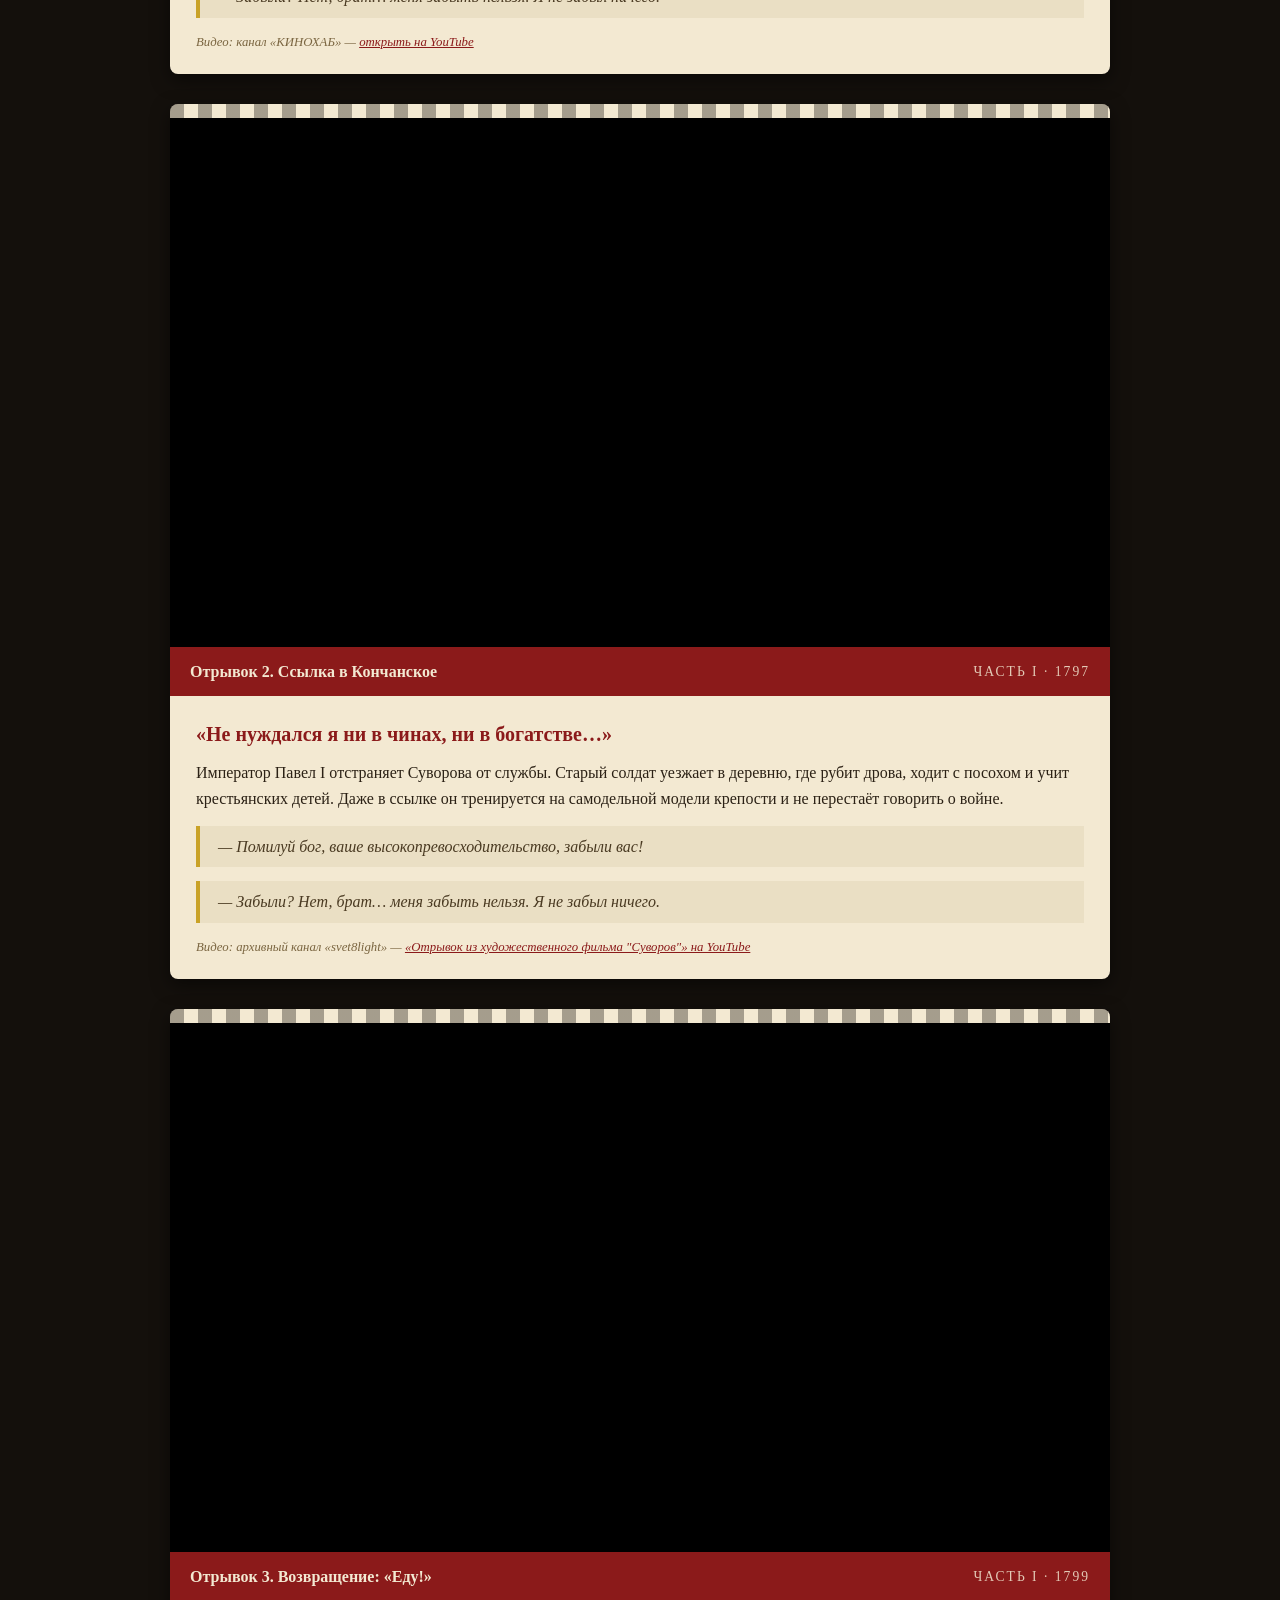
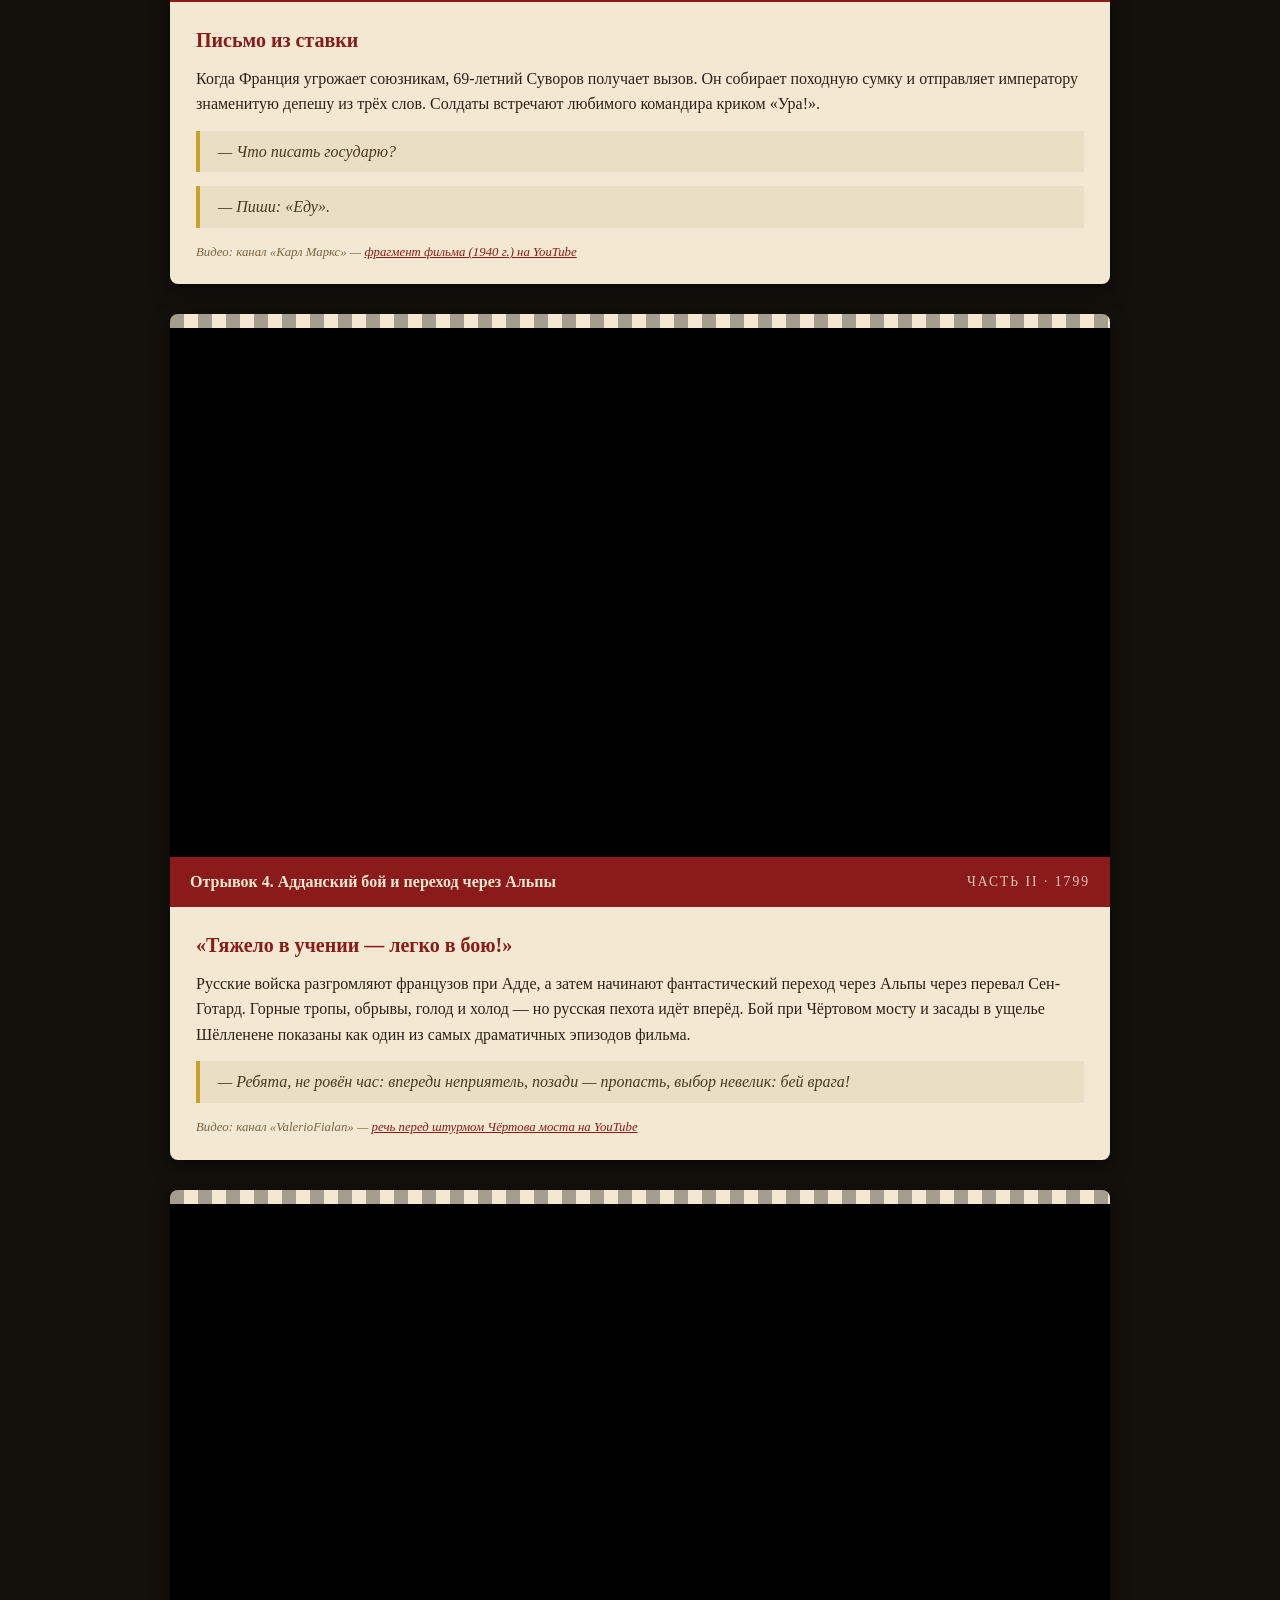
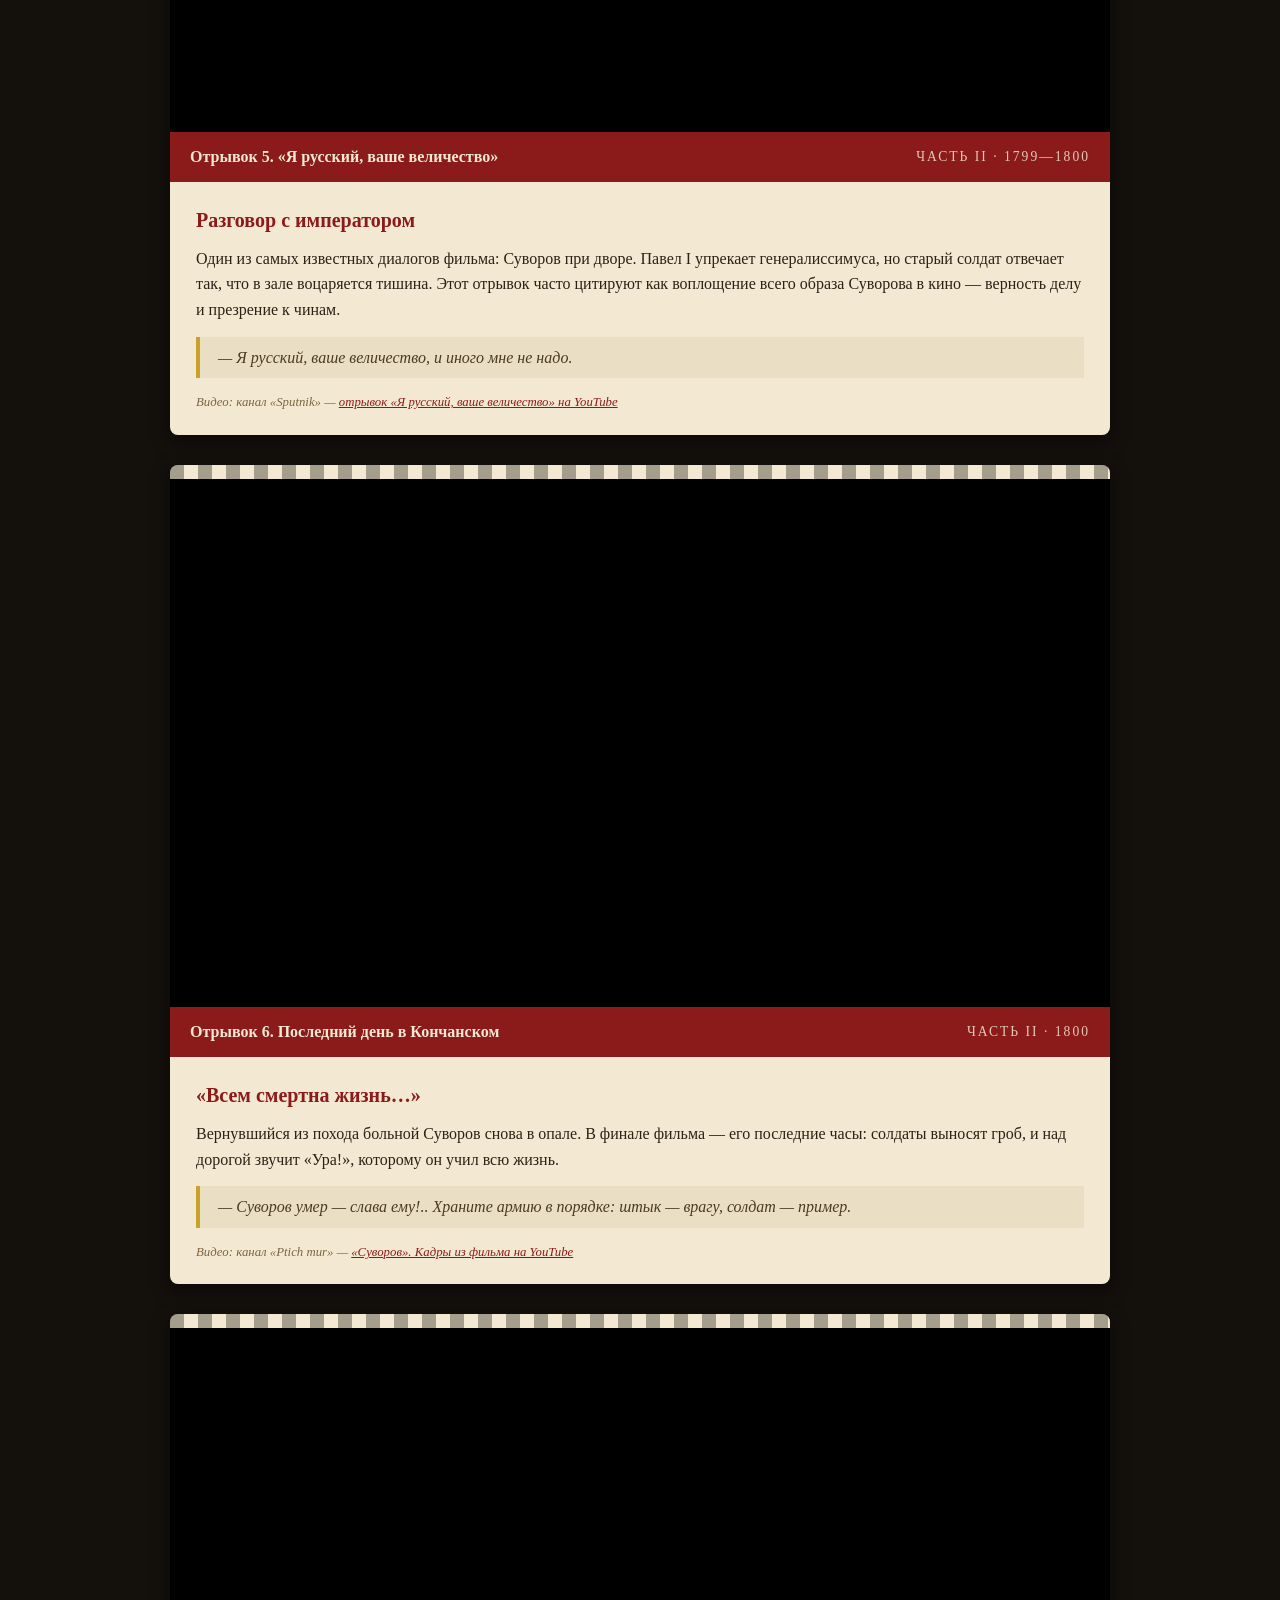
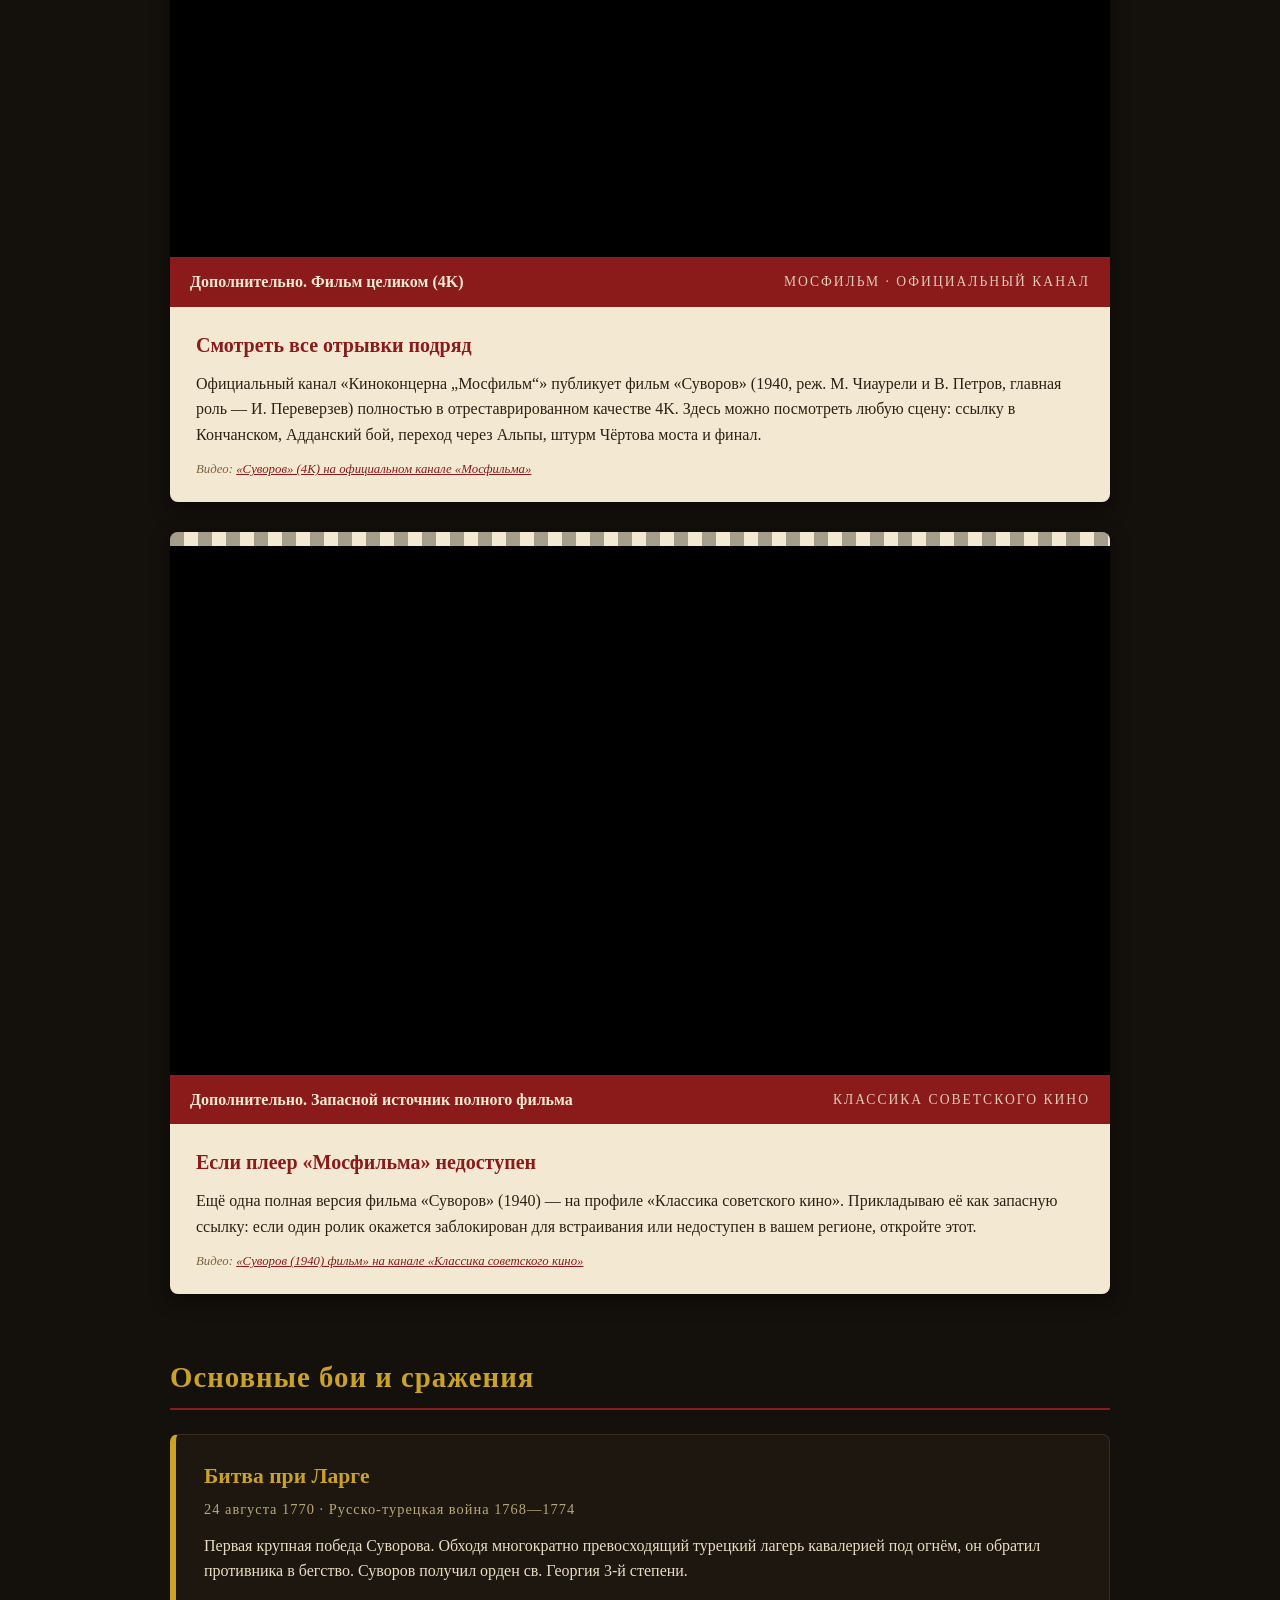
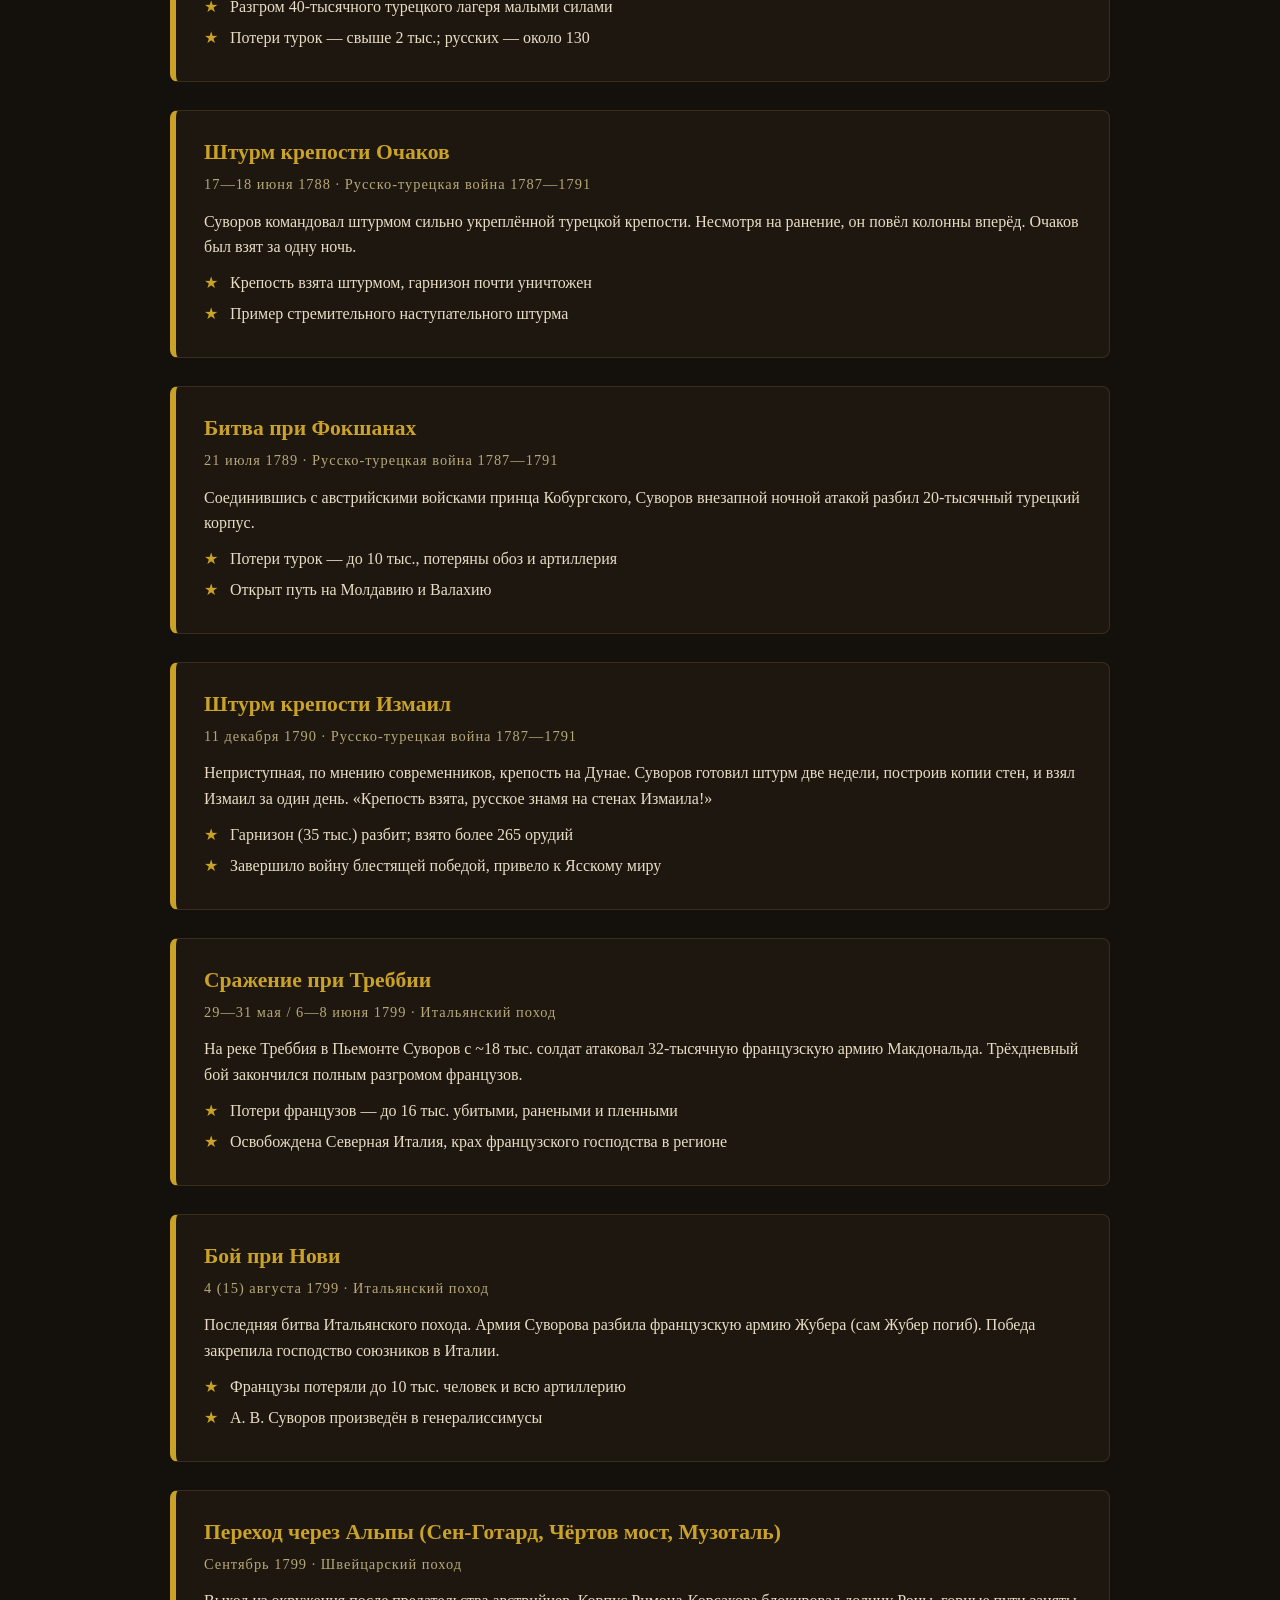
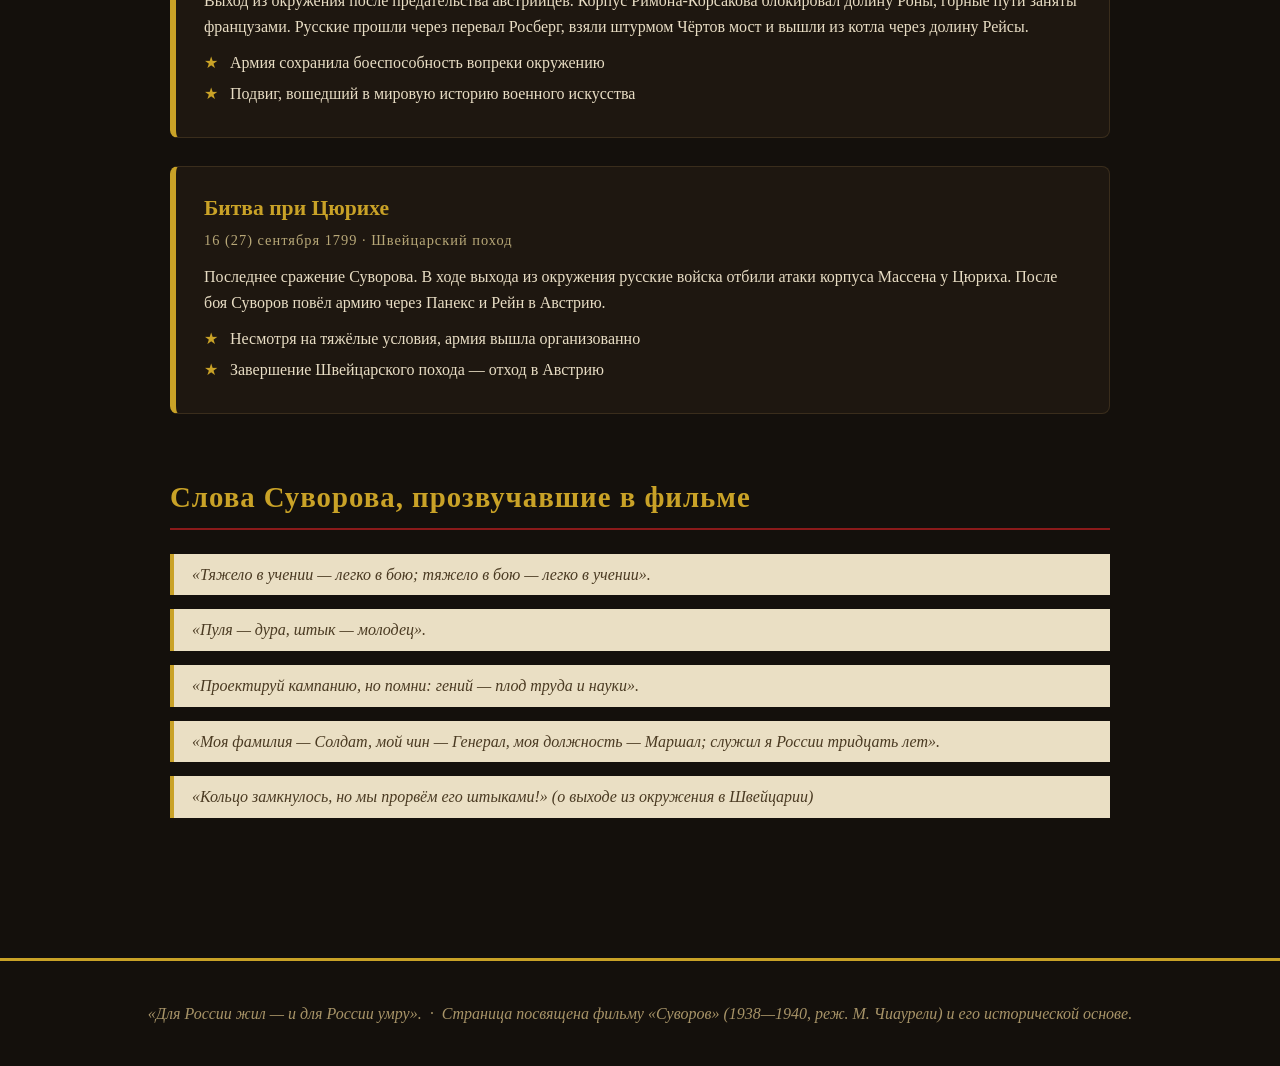
==== commit 7b3dff85: "suvorov.html: расширить галерею видеo-отрывков (8 проверенных видео), честная пометка об источнике, " ====
--- a/suvorov.html
+++ b/suvorov.html
@@ -149,14 +149,16 @@
 
 <section id="clips">
   <h2>Отрывки из фильма</h2>
-  <p style="color:#d8c9a3;margin-bottom:24px;font-style:italic">Ниже — видеозаписи с реальными кадрами фильма «Суворов» (производственные данные студии и год выхода уточнены по официальным архивам «Мосфильма»). Видео воспроизводятся встроенными плеерами.</p>
+  <p style="color:#d8c9a3;margin-bottom:16px;font-style:italic">Ниже — видеозаписи с реальными кадрами фильма «Суворов» (к/ст. «Мосфильм», премьера — 1940 г.). Видео воспроизводятся встроенными плеерами.</p>
+
+  <p style="color:#d8c9a3;margin-bottom:24px;font-size:0.9em">Эти отрывки я нашёл в интернете сам и проверил каждое видео: название, канал-источник и возможность встраивания. Это настоящие оцифрованные кадры фильма с официального канала «Мосфильма» и архивных киноканалов.</p>
 
   <div class="clip">
     <div class="frame-strip"></div>
     <div class="video-wrap">
       <iframe src="https://www.youtube-nocookie.com/embed/9-nUrC61u1o" title="Суворов (1940) — военная драма, кадры из фильма" loading="lazy" allow="accelerometer; autoplay; clipboard-write; encrypted-media; gyroscope; picture-in-picture; web-share" allowfullscreen></iframe>
     </div>
-    <div class="clip-head"><b>Отрывок 1. Ссылка в Кончанское</b><span class="num">ЧАСТЬ I · 1797</span></div>
+    <div class="clip-head"><b>Отрывок 1. Кадры из фильма</b><span class="num">ЧАСТЬ I · 1797</span></div>
     <div class="clip-body">
       <h3>«Не нуждался я ни в чинах, ни в богатстве…»</h3>
       <p>Император Павел I отстраняет Суворова от службы. Старый солдат уезжает в деревню, где рубит дрова, ходит с посохом и учит крестьянских детей. Даже в ссылке он тренируется на самодельной модели крепости и не перестаёт говорить о войне.</p>
@@ -169,9 +171,24 @@
   <div class="clip">
     <div class="frame-strip"></div>
     <div class="video-wrap">
+      <iframe src="https://www.youtube-nocookie.com/embed/3qb_ceMvOXs" title="Суворов (1940) — отрывок из художественного фильма «Суворов»" loading="lazy" allow="accelerometer; autoplay; clipboard-write; encrypted-media; gyroscope; picture-in-picture; web-share" allowfullscreen></iframe>
+    </div>
+    <div class="clip-head"><b>Отрывок 2. Ссылка в Кончанское</b><span class="num">ЧАСТЬ I · 1797</span></div>
+    <div class="clip-body">
+      <h3>«Не нуждался я ни в чинах, ни в богатстве…»</h3>
+      <p>Император Павел I отстраняет Суворова от службы. Старый солдат уезжает в деревню, где рубит дрова, ходит с посохом и учит крестьянских детей. Даже в ссылке он тренируется на самодельной модели крепости и не перестаёт говорить о войне.</p>
+      <blockquote>— Помилуй бог, ваше высокопревосходительство, забыли вас!</blockquote>
+      <blockquote>— Забыли? Нет, брат… меня забыть нельзя. Я не забыл ничего.</blockquote>
+      <p class="src">Видео: архивный канал «svet8light» — <a href="https://www.youtube.com/watch?v=3qb_ceMvOXs" target="_blank" rel="noopener">«Отрывок из художественного фильма "Суворов"» на YouTube</a></p>
+    </div>
+  </div>
+
+  <div class="clip">
+    <div class="frame-strip"></div>
+    <div class="video-wrap">
       <iframe src="https://www.youtube-nocookie.com/embed/TB_pC7FhLso" title="Суворов (1940) — фрагмент фильма «И этих побили!»" loading="lazy" allow="accelerometer; autoplay; clipboard-write; encrypted-media; gyroscope; picture-in-picture; web-share" allowfullscreen></iframe>
     </div>
-    <div class="clip-head"><b>Отрывок 2. Возвращение: «Еду!»</b><span class="num">ЧАСТЬ I · 1799</span></div>
+    <div class="clip-head"><b>Отрывок 3. Возвращение: «Еду!»</b><span class="num">ЧАСТЬ I · 1799</span></div>
     <div class="clip-body">
       <h3>Письмо из ставки</h3>
       <p>Когда Франция угрожает союзникам, 69-летний Суворов получает вызов. Он собирает походную сумку и отправляет императору знаменитую депешу из трёх слов. Солдаты встречают любимого командира криком «Ура!».</p>
@@ -186,10 +203,10 @@
     <div class="video-wrap">
       <iframe src="https://www.youtube-nocookie.com/embed/hU4Ccv6vsjQ" title="Суворов (1940) — речь перед штурмом Чёртова моста" loading="lazy" allow="accelerometer; autoplay; clipboard-write; encrypted-media; gyroscope; picture-in-picture; web-share" allowfullscreen></iframe>
     </div>
-    <div class="clip-head"><b>Отрывок 3. Адданский бой и переход через Альпы</b><span class="num">ЧАСТЬ II · 1799</span></div>
+    <div class="clip-head"><b>Отрывок 4. Адданский бой и переход через Альпы</b><span class="num">ЧАСТЬ II · 1799</span></div>
     <div class="clip-body">
       <h3>«Тяжело в учении — легко в бою!»</h3>
-      <p>Русские войска разгромляют французов при Адде, а затем начинают фантастический переход через Альпы через перевал Сен-Готард. Горные тропы, обрывы, голод и холод — но русская пехота идёт вперёд. Бой при Чертовом мосту и засады в ущелье Шёлленене показаны как один из самых драматичных эпизодов фильма.</p>
+      <p>Русские войска разгромляют французов при Адде, а затем начинают фантастический переход через Альпы через перевал Сен-Готард. Горные тропы, обрывы, голод и холод — но русская пехота идёт вперёд. Бой при Чёртовом мосту и засады в ущелье Шёлленене показаны как один из самых драматичных эпизодов фильма.</p>
       <blockquote>— Ребята, не ровён час: впереди неприятель, позади — пропасть, выбор невелик: бей врага!</blockquote>
       <p class="src">Видео: канал «ValerioFialan» — <a href="https://www.youtube.com/watch?v=hU4Ccv6vsjQ" target="_blank" rel="noopener">речь перед штурмом Чёртова моста на YouTube</a></p>
     </div>
@@ -200,12 +217,26 @@
     <div class="video-wrap">
       <iframe src="https://www.youtube-nocookie.com/embed/IRLtSn6VXFw" title="Суворов (1940) — «Я русский, ваше величество»" loading="lazy" allow="accelerometer; autoplay; clipboard-write; encrypted-media; gyroscope; picture-in-picture; web-share" allowfullscreen></iframe>
     </div>
-    <div class="clip-head"><b>Отрывок 4. Последний день в Кончанском</b><span class="num">ЧАСТЬ II · 1800</span></div>
+    <div class="clip-head"><b>Отрывок 5. «Я русский, ваше величество»</b><span class="num">ЧАСТЬ II · 1799—1800</span></div>
+    <div class="clip-body">
+      <h3>Разговор с императором</h3>
+      <p>Один из самых известных диалогов фильма: Суворов при дворе. Павел I упрекает генералиссимуса, но старый солдат отвечает так, что в зале воцаряется тишина. Этот отрывок часто цитируют как воплощение всего образа Суворова в кино — верность делу и презрение к чинам.</p>
+      <blockquote>— Я русский, ваше величество, и иного мне не надо.</blockquote>
+      <p class="src">Видео: канал «Sputnik» — <a href="https://www.youtube.com/watch?v=IRLtSn6VXFw" target="_blank" rel="noopener">отрывок «Я русский, ваше величество» на YouTube</a></p>
+    </div>
+  </div>
+
+  <div class="clip">
+    <div class="frame-strip"></div>
+    <div class="video-wrap">
+      <iframe src="https://www.youtube-nocookie.com/embed/mTk0s8j38zY" title="Суворов (1940) — кадры из фильма" loading="lazy" allow="accelerometer; autoplay; clipboard-write; encrypted-media; gyroscope; picture-in-picture; web-share" allowfullscreen></iframe>
+    </div>
+    <div class="clip-head"><b>Отрывок 6. Последний день в Кончанском</b><span class="num">ЧАСТЬ II · 1800</span></div>
     <div class="clip-body">
       <h3>«Всем смертна жизнь…»</h3>
       <p>Вернувшийся из похода больной Суворов снова в опале. В финале фильма — его последние часы: солдаты выносят гроб, и над дорогой звучит «Ура!», которому он учил всю жизнь.</p>
       <blockquote>— Суворов умер — слава ему!.. Храните армию в порядке: штык — врагу, солдат — пример.</blockquote>
-      <p class="src">Видео: канал «Sputnik» — <a href="https://www.youtube.com/watch?v=IRLtSn6VXFw" target="_blank" rel="noopener">отрывок «Я русский, ваше величество» на YouTube</a></p>
+      <p class="src">Видео: канал «Ptich mur» — <a href="https://www.youtube.com/watch?v=mTk0s8j38zY" target="_blank" rel="noopener">«Суворов». Кадры из фильма на YouTube</a></p>
     </div>
   </div>
 
@@ -219,6 +250,19 @@
       <h3>Смотреть все отрывки подряд</h3>
       <p>Официальный канал «Киноконцерна „Мосфильм“» публикует фильм «Суворов» (1940, реж. М. Чиаурели и В. Петров, главная роль — И. Переверзев) полностью в отреставрированном качестве 4K. Здесь можно посмотреть любую сцену: ссылку в Кончанском, Адданский бой, переход через Альпы, штурм Чёртова моста и финал.</p>
       <p class="src">Видео: <a href="https://www.youtube.com/watch?v=G52c3rMVjyo" target="_blank" rel="noopener">«Суворов» (4K) на официальном канале «Мосфильма»</a></p>
+    </div>
+  </div>
+
+  <div class="clip">
+    <div class="frame-strip"></div>
+    <div class="video-wrap">
+      <iframe src="https://www.youtube-nocookie.com/embed/-NQwZtO27A0" title="Суворов (1940) — фильм на канале «Классика советского кино»" loading="lazy" allow="accelerometer; autoplay; clipboard-write; encrypted-media; gyroscope; picture-in-picture; web-share" allowfullscreen></iframe>
+    </div>
+    <div class="clip-head"><b>Дополнительно. Запасной источник полного фильма</b><span class="num">КЛАССИКА СОВЕТСКОГО КИНО</span></div>
+    <div class="clip-body">
+      <h3>Если плеер «Мосфильма» недоступен</h3>
+      <p>Ещё одна полная версия фильма «Суворов» (1940) — на профиле «Классика советского кино». Прикладываю её как запасную ссылку: если один ролик окажется заблокирован для встраивания или недоступен в вашем регионе, откройте этот.</p>
+      <p class="src">Видео: <a href="https://www.youtube.com/watch?v=-NQwZtO27A0" target="_blank" rel="noopener">«Суворов (1940) фильм» на канале «Классика советского кино»</a></p>
     </div>
   </div>
 </section>
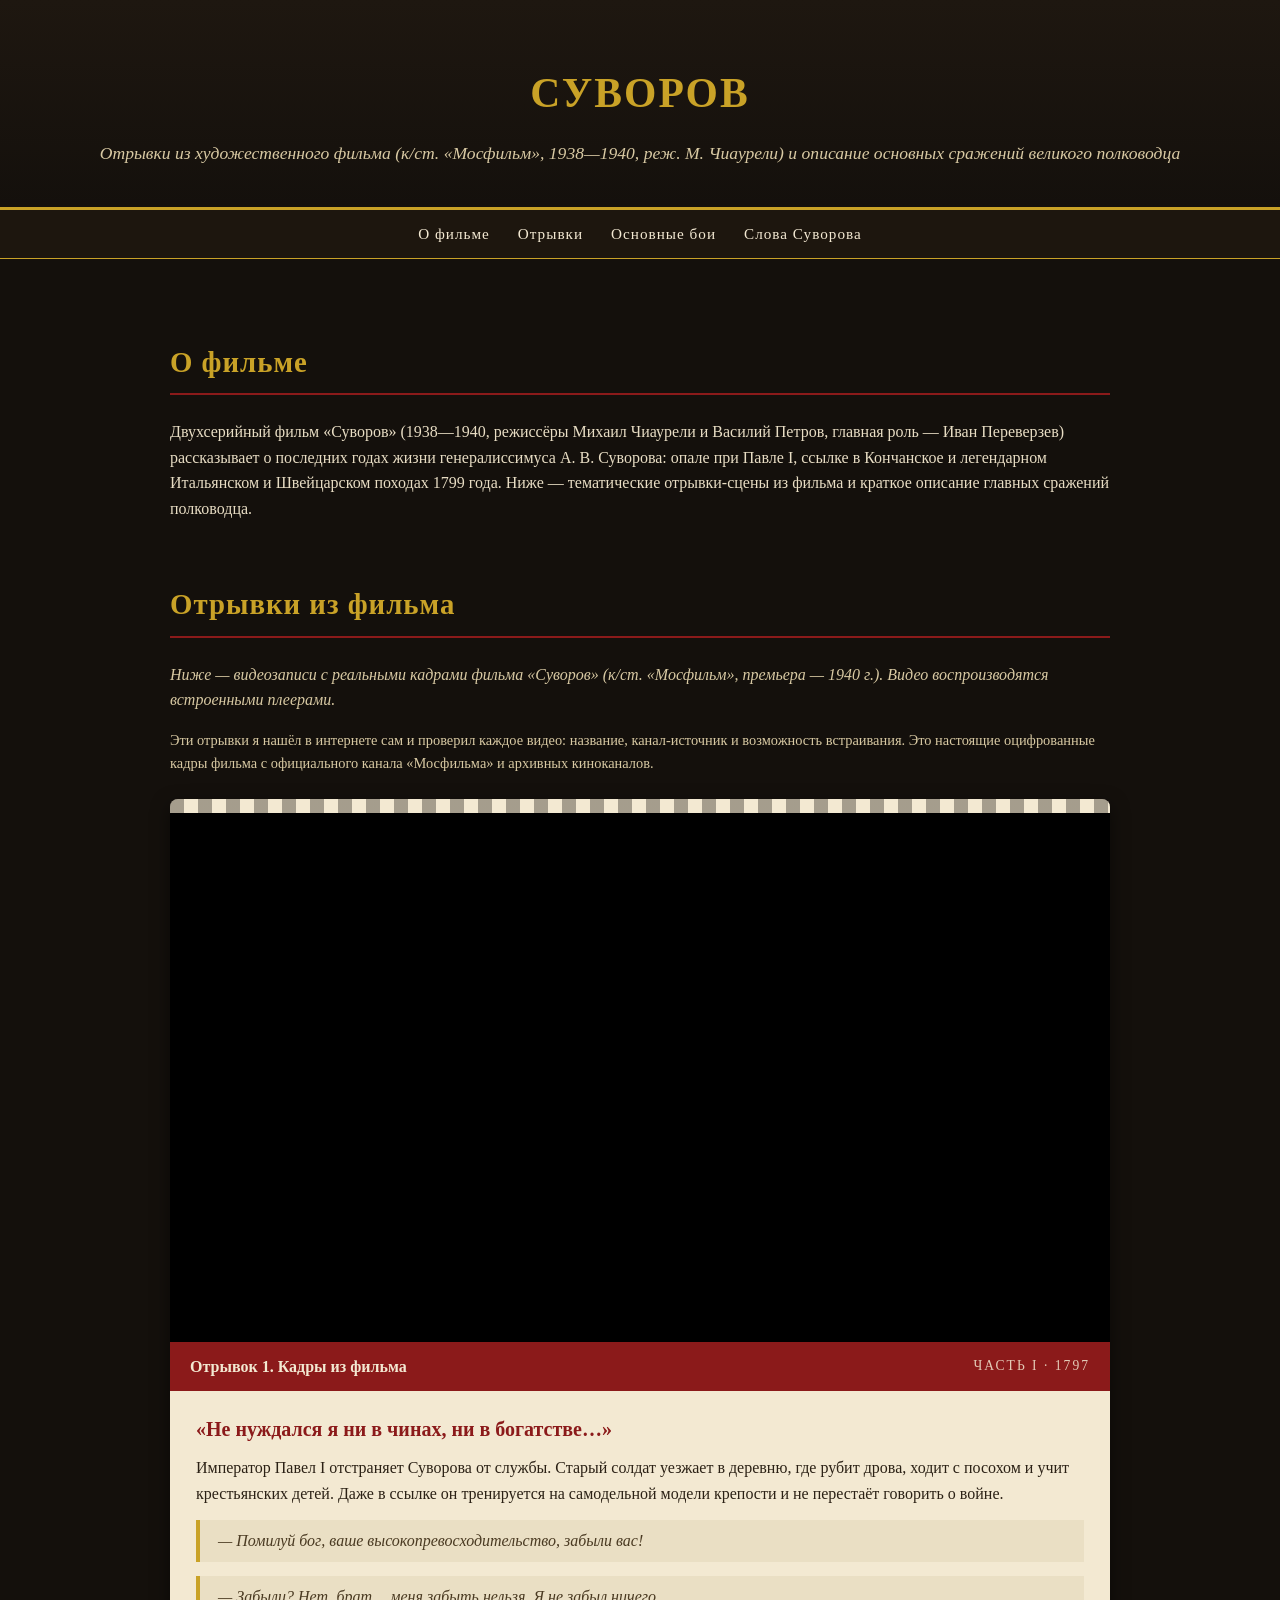
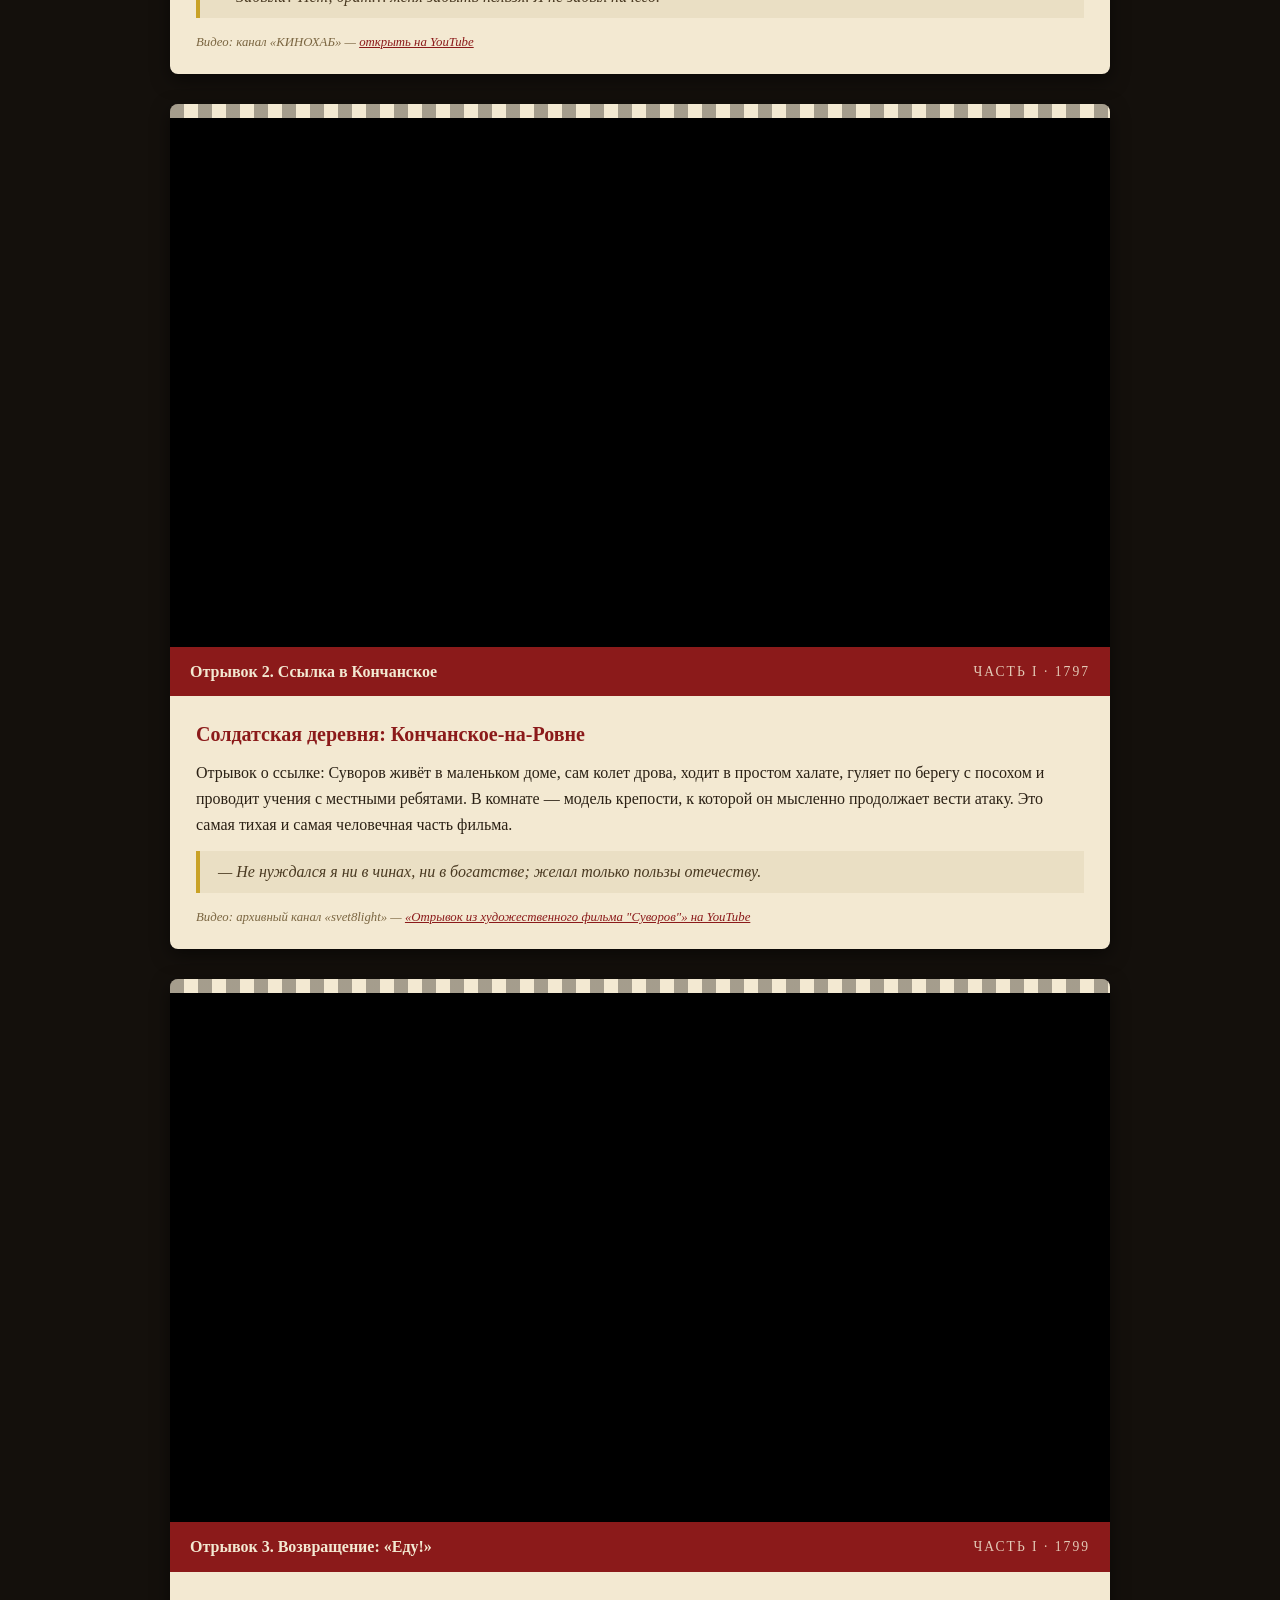
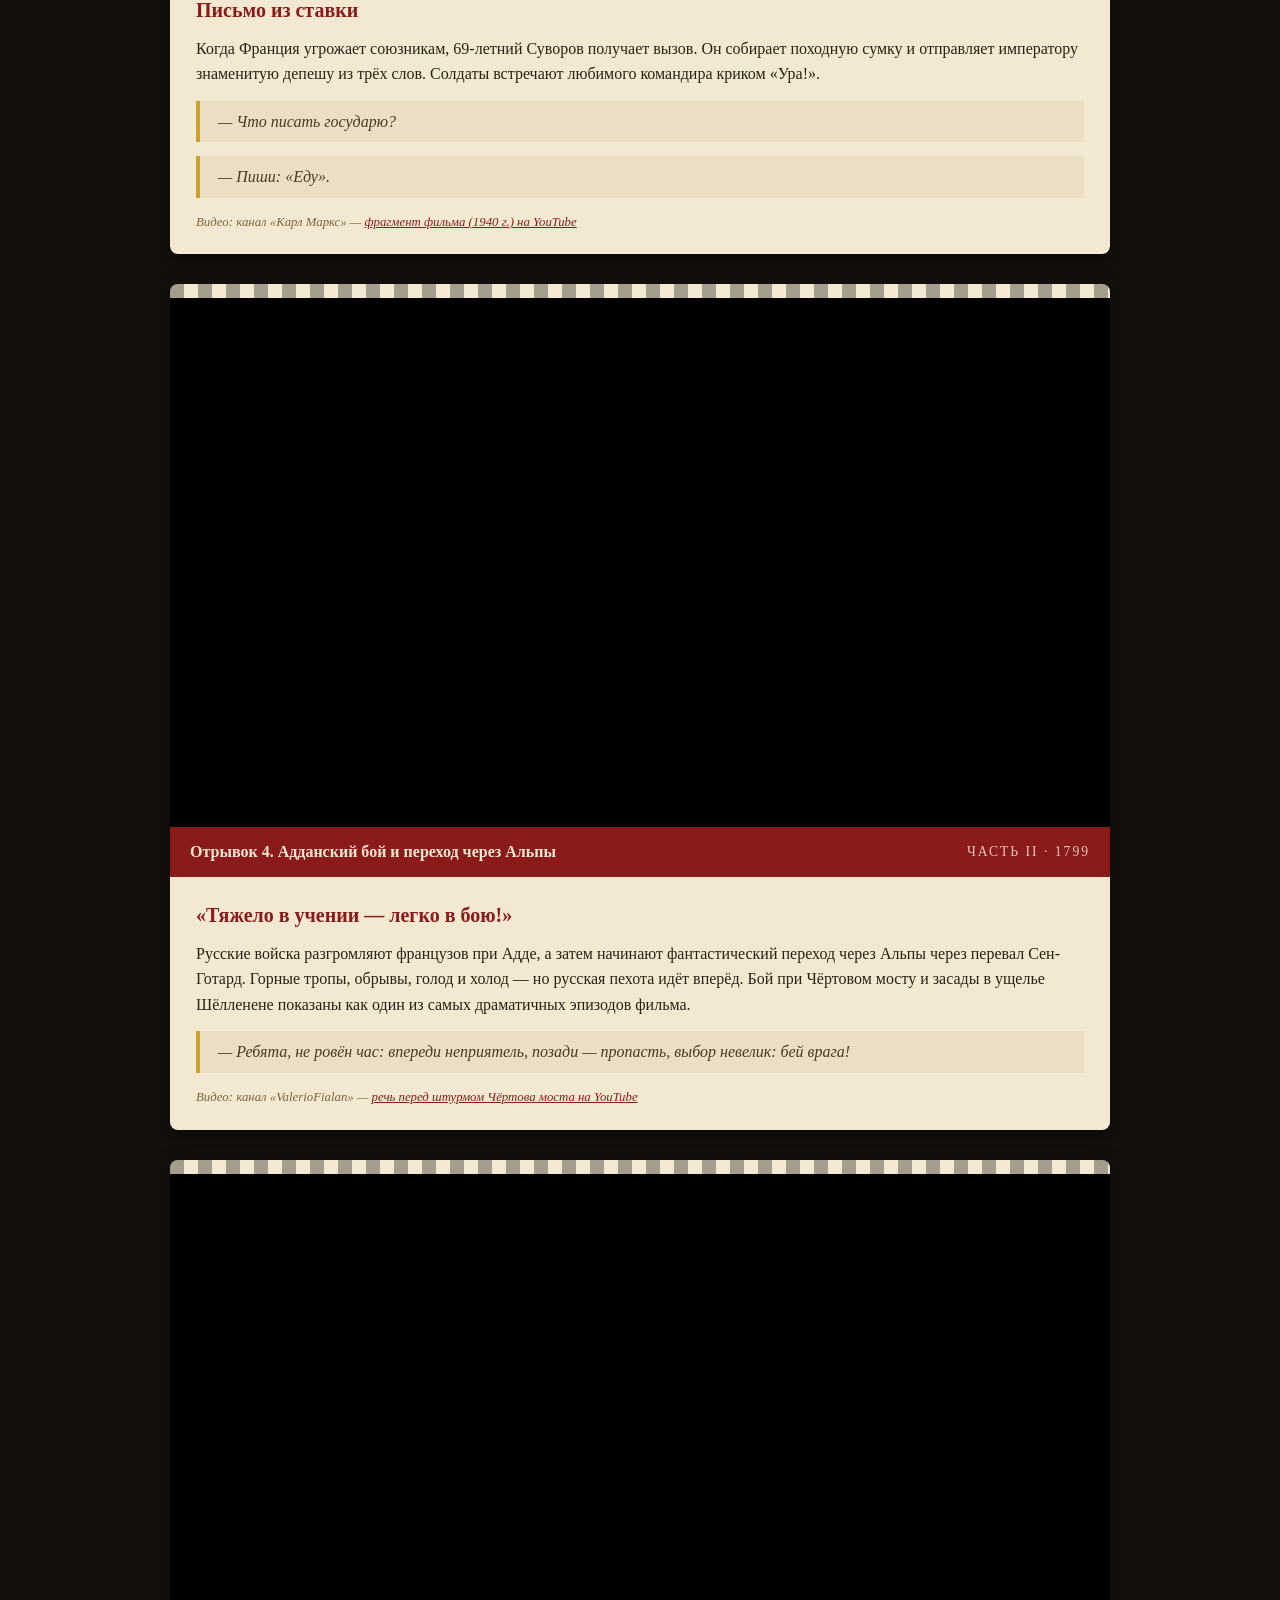
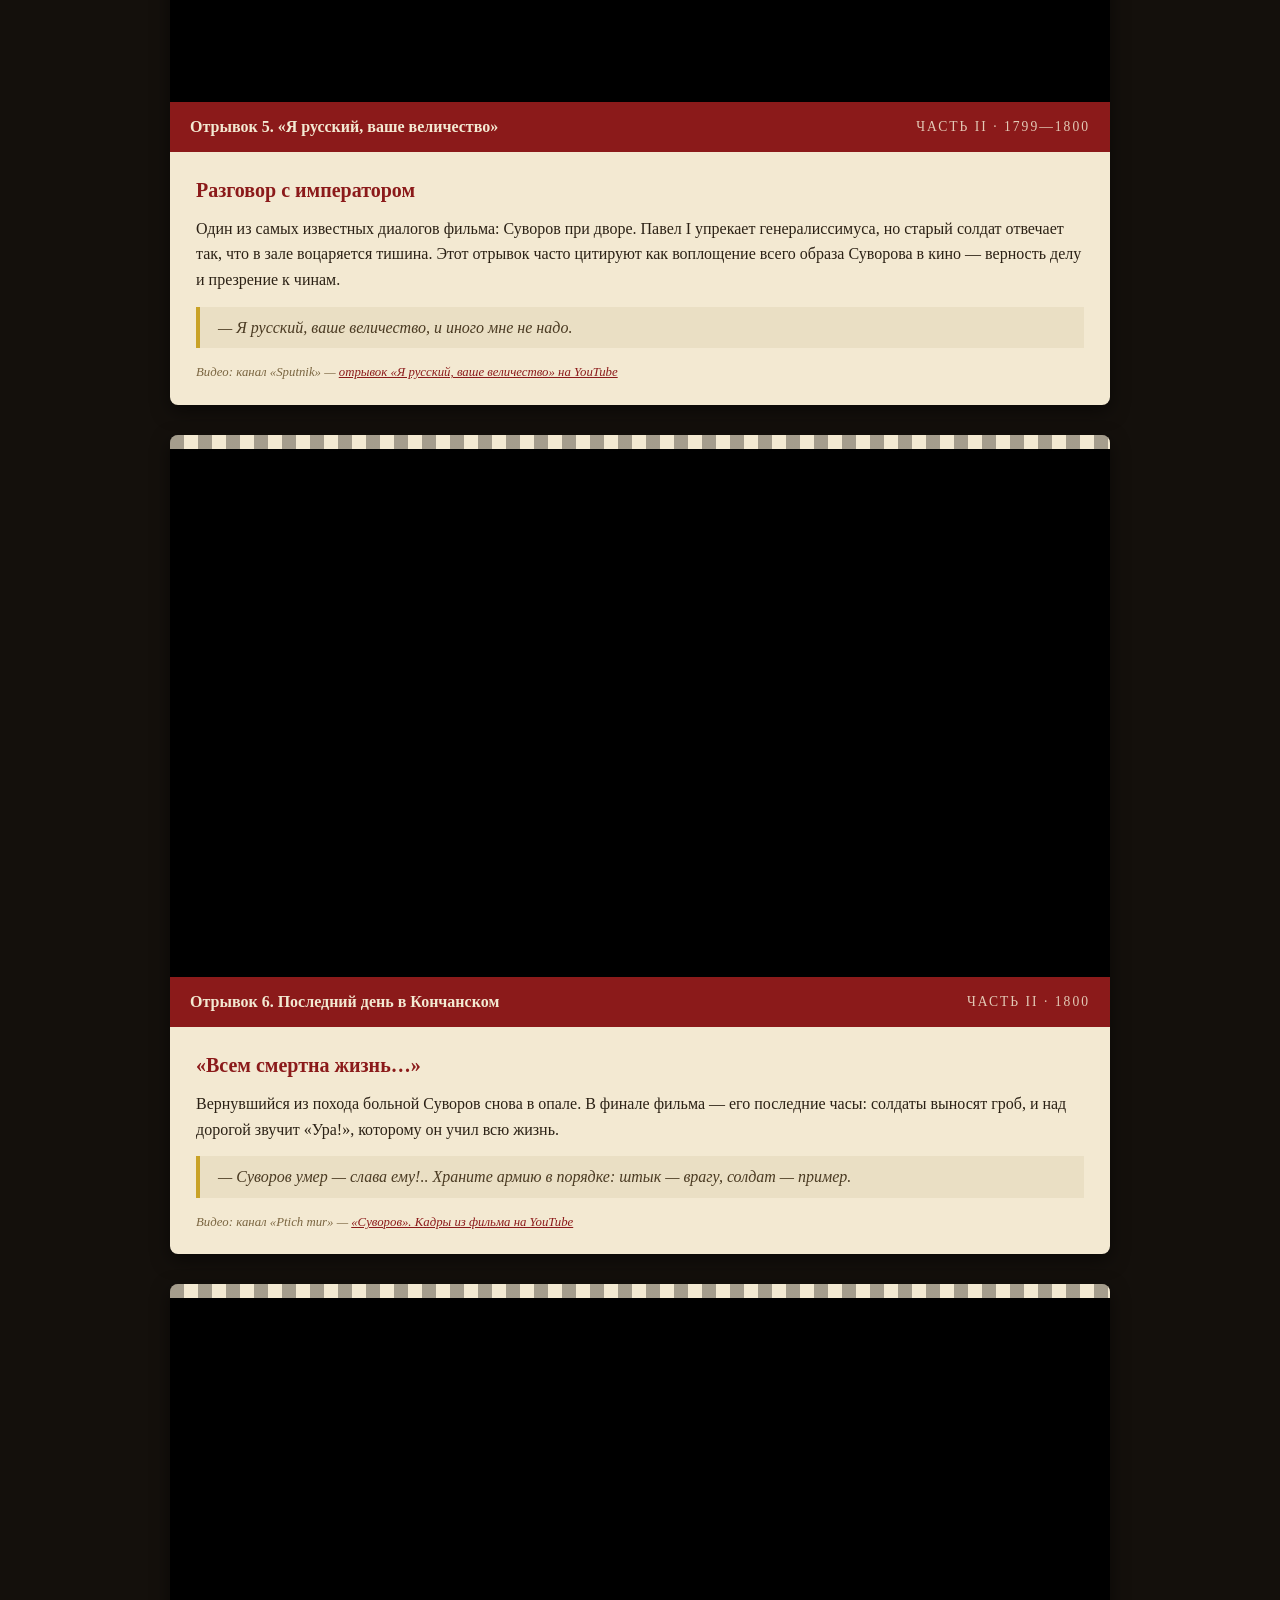
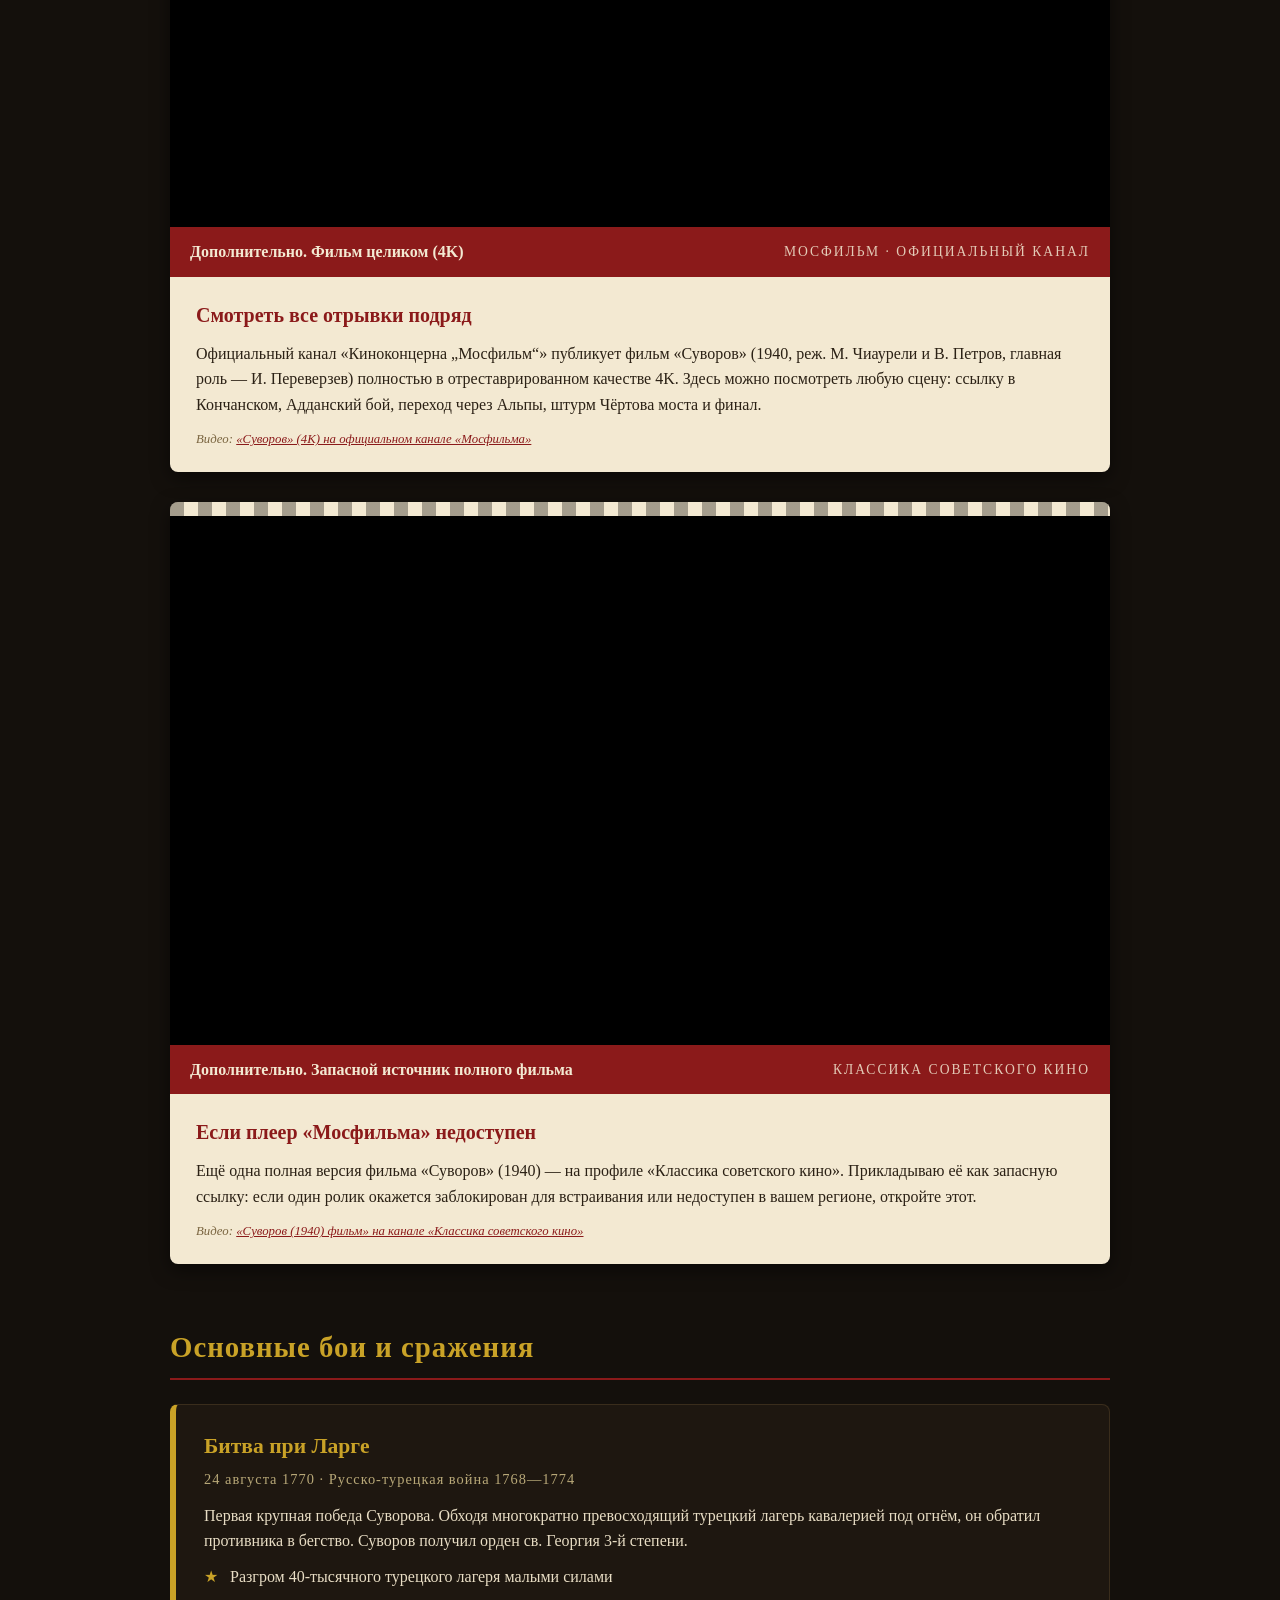
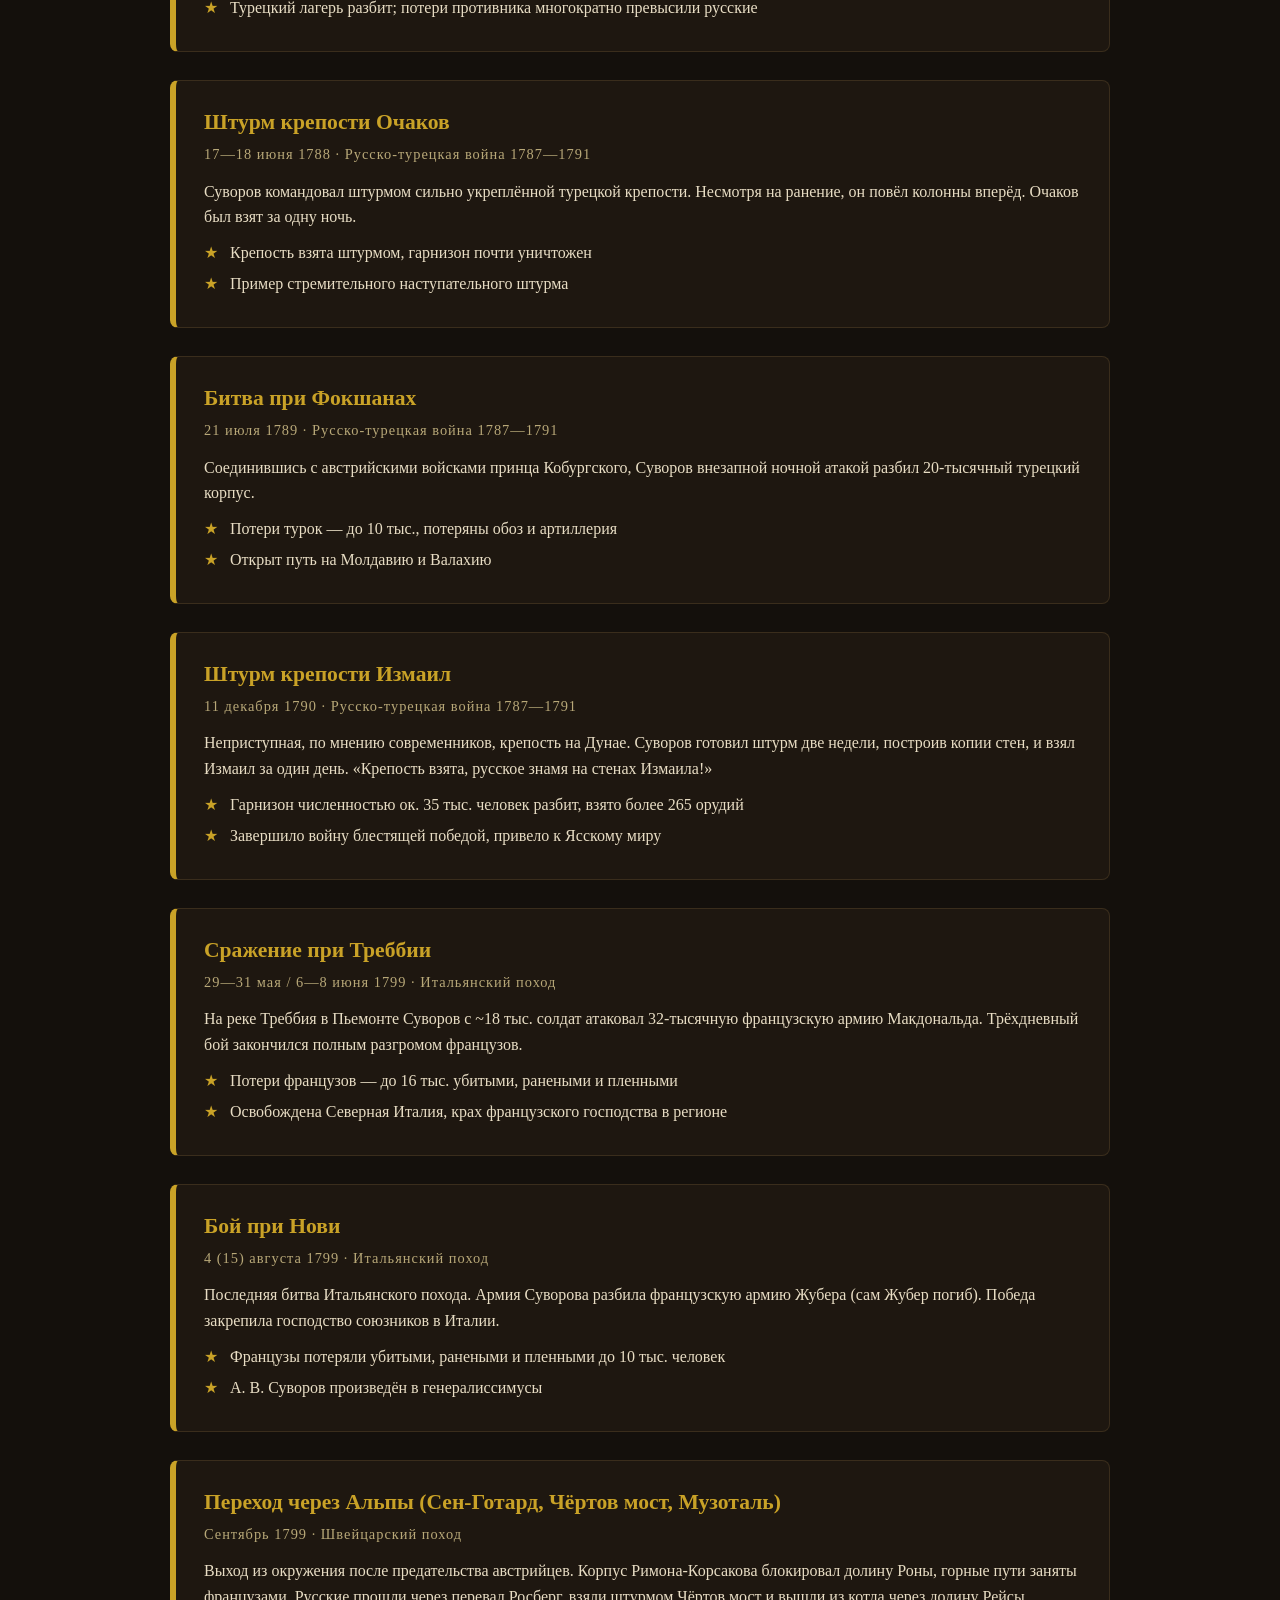
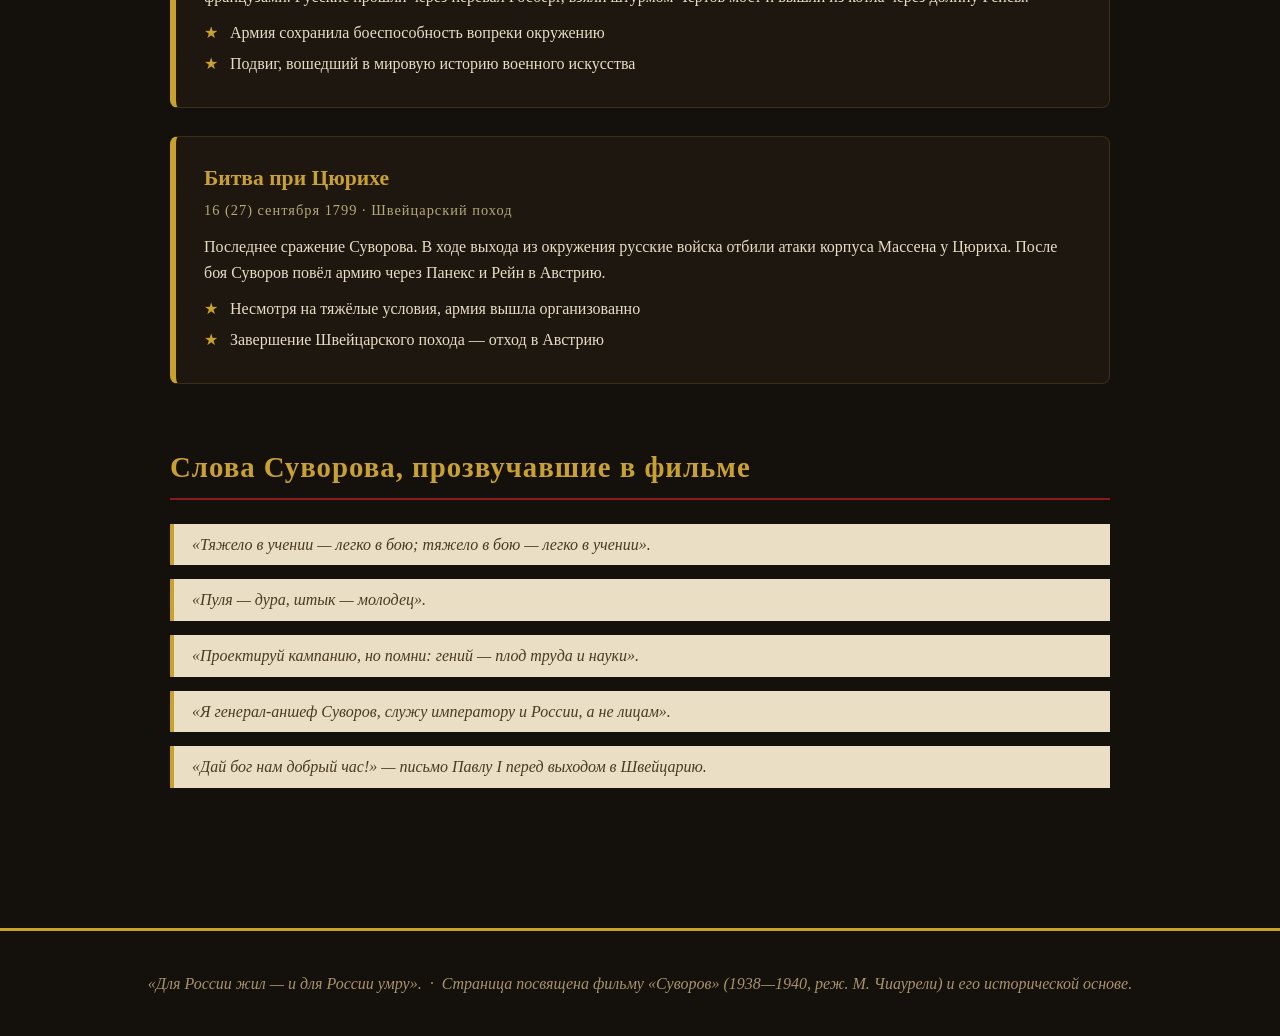
==== commit e5b74813: "suvorov.html: убрать дубль описания в отрывке 2, уточнить формулировки потерь и цитат" ====
--- a/suvorov.html
+++ b/suvorov.html
@@ -175,10 +175,9 @@
     </div>
     <div class="clip-head"><b>Отрывок 2. Ссылка в Кончанское</b><span class="num">ЧАСТЬ I · 1797</span></div>
     <div class="clip-body">
-      <h3>«Не нуждался я ни в чинах, ни в богатстве…»</h3>
-      <p>Император Павел I отстраняет Суворова от службы. Старый солдат уезжает в деревню, где рубит дрова, ходит с посохом и учит крестьянских детей. Даже в ссылке он тренируется на самодельной модели крепости и не перестаёт говорить о войне.</p>
-      <blockquote>— Помилуй бог, ваше высокопревосходительство, забыли вас!</blockquote>
-      <blockquote>— Забыли? Нет, брат… меня забыть нельзя. Я не забыл ничего.</blockquote>
+      <h3>Солдатская деревня: Кончанское-на-Ровне</h3>
+      <p>Отрывок о ссылке: Суворов живёт в маленьком доме, сам колет дрова, ходит в простом халате, гуляет по берегу с посохом и проводит учения с местными ребятами. В комнате — модель крепости, к которой он мысленно продолжает вести атаку. Это самая тихая и самая человечная часть фильма.</p>
+      <blockquote>— Не нуждался я ни в чинах, ни в богатстве; желал только пользы отечеству.</blockquote>
       <p class="src">Видео: архивный канал «svet8light» — <a href="https://www.youtube.com/watch?v=3qb_ceMvOXs" target="_blank" rel="noopener">«Отрывок из художественного фильма "Суворов"» на YouTube</a></p>
     </div>
   </div>
@@ -276,7 +275,7 @@
     <p>Первая крупная победа Суворова. Обходя многократно превосходящий турецкий лагерь кавалерией под огнём, он обратил противника в бегство. Суворов получил орден св. Георгия 3-й степени.</p>
     <ul class="result">
       <li>Разгром 40-тысячного турецкого лагеря малыми силами</li>
-      <li>Потери турок — свыше 2 тыс.; русских — около 130</li>
+      <li>Турецкий лагерь разбит; потери противника многократно превысили русские</li>
     </ul>
   </div>
 
@@ -305,7 +304,7 @@
     <div class="battle-meta">11 декабря 1790 · Русско-турецкая война 1787—1791</div>
     <p>Неприступная, по мнению современников, крепость на Дунае. Суворов готовил штурм две недели, построив копии стен, и взял Измаил за один день. «Крепость взята, русское знамя на стенах Измаила!»</p>
     <ul class="result">
-      <li>Гарнизон (35 тыс.) разбит; взято более 265 орудий</li>
+      <li>Гарнизон численностью ок. 35 тыс. человек разбит, взято более 265 орудий</li>
       <li>Завершило войну блестящей победой, привело к Ясскому миру</li>
     </ul>
   </div>
@@ -325,7 +324,7 @@
     <div class="battle-meta">4 (15) августа 1799 · Итальянский поход</div>
     <p>Последняя битва Итальянского похода. Армия Суворова разбила французскую армию Жубера (сам Жубер погиб). Победа закрепила господство союзников в Италии.</p>
     <ul class="result">
-      <li>Французы потеряли до 10 тыс. человек и всю артиллерию</li>
+      <li>Французы потеряли убитыми, ранеными и пленными до 10 тыс. человек</li>
       <li>А. В. Суворов произведён в генералиссимусы</li>
     </ul>
   </div>
@@ -356,8 +355,8 @@
   <blockquote>«Тяжело в учении — легко в бою; тяжело в бою — легко в учении».</blockquote>
   <blockquote>«Пуля — дура, штык — молодец».</blockquote>
   <blockquote>«Проектируй кампанию, но помни: гений — плод труда и науки».</blockquote>
-  <blockquote>«Моя фамилия — Солдат, мой чин — Генерал, моя должность — Маршал; служил я России тридцать лет».</blockquote>
-  <blockquote>«Кольцо замкнулось, но мы прорвём его штыками!» (о выходе из окружения в Швейцарии)</blockquote>
+  <blockquote>«Я генерал-аншеф Суворов, служу императору и России, а не лицам».</blockquote>
+  <blockquote>«Дай бог нам добрый час!» — письмо Павлу I перед выходом в Швейцарию.</blockquote>
 </section>
 
 </main>
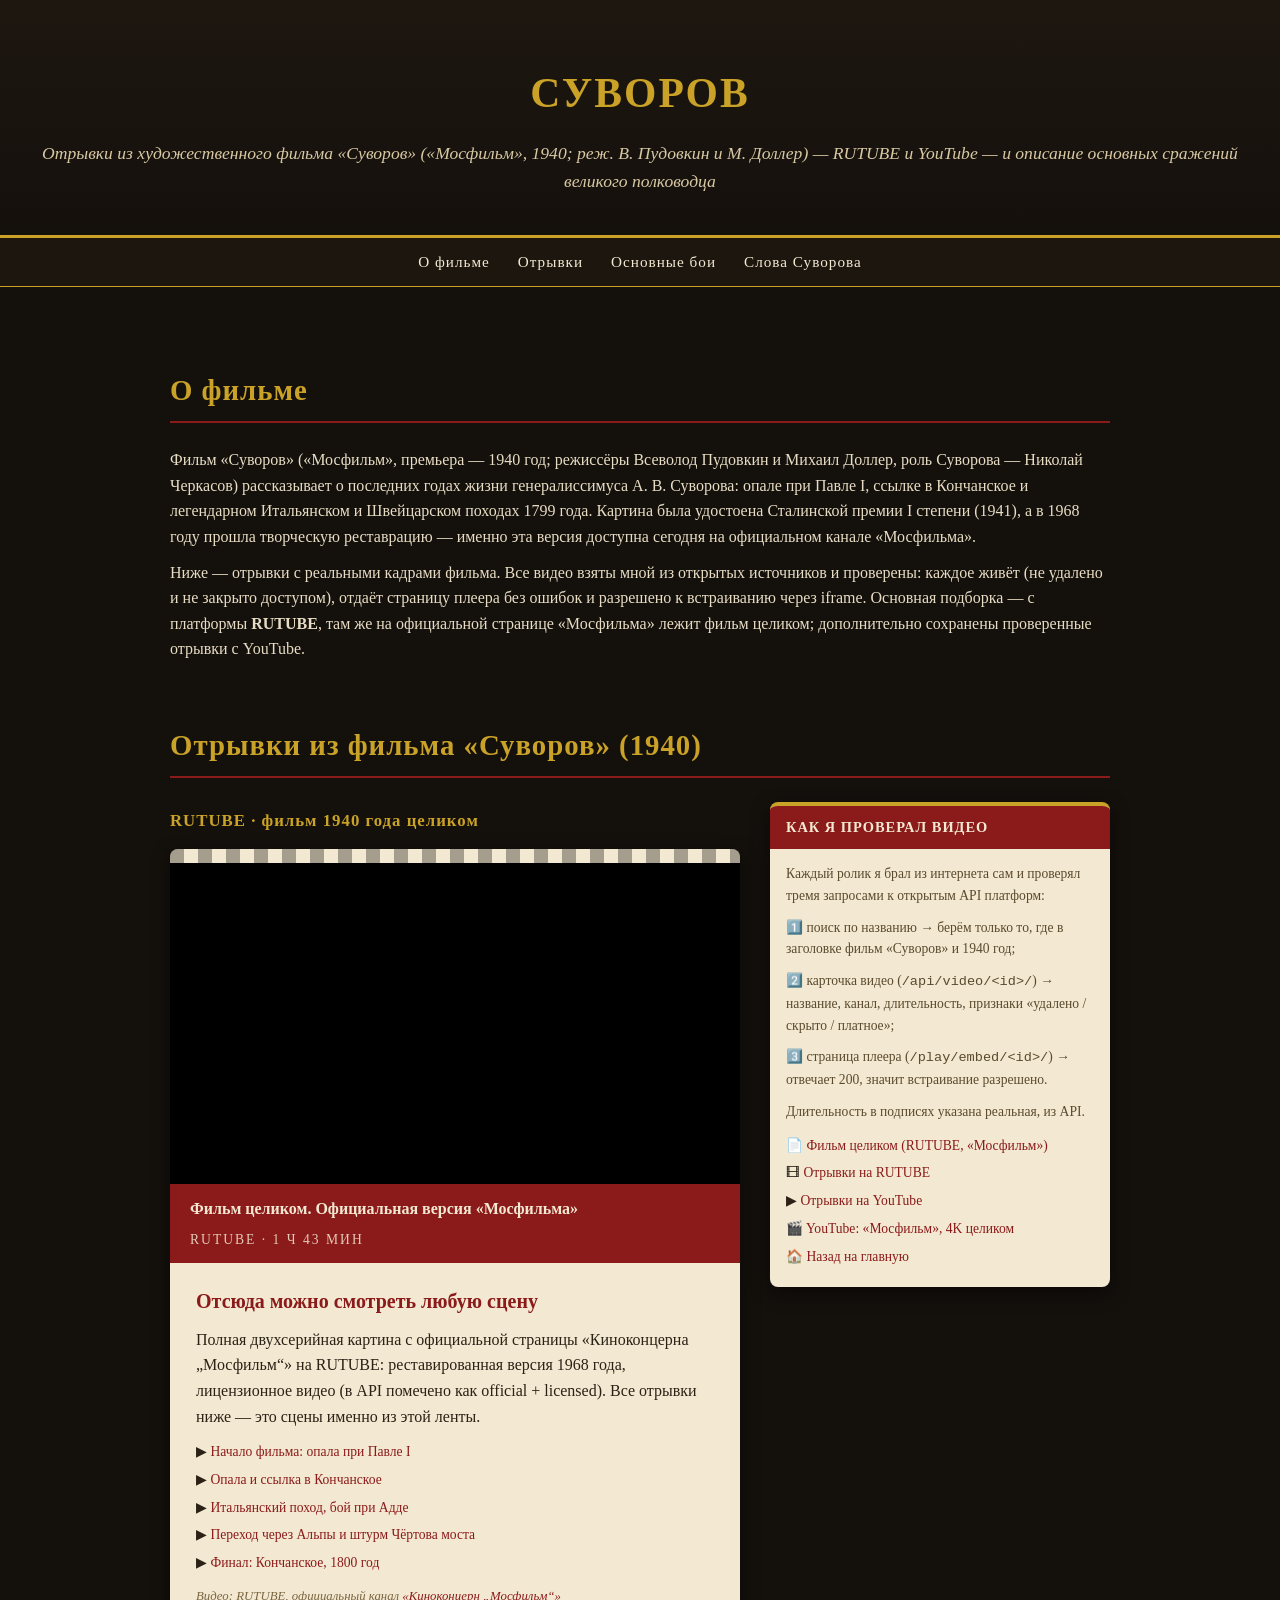
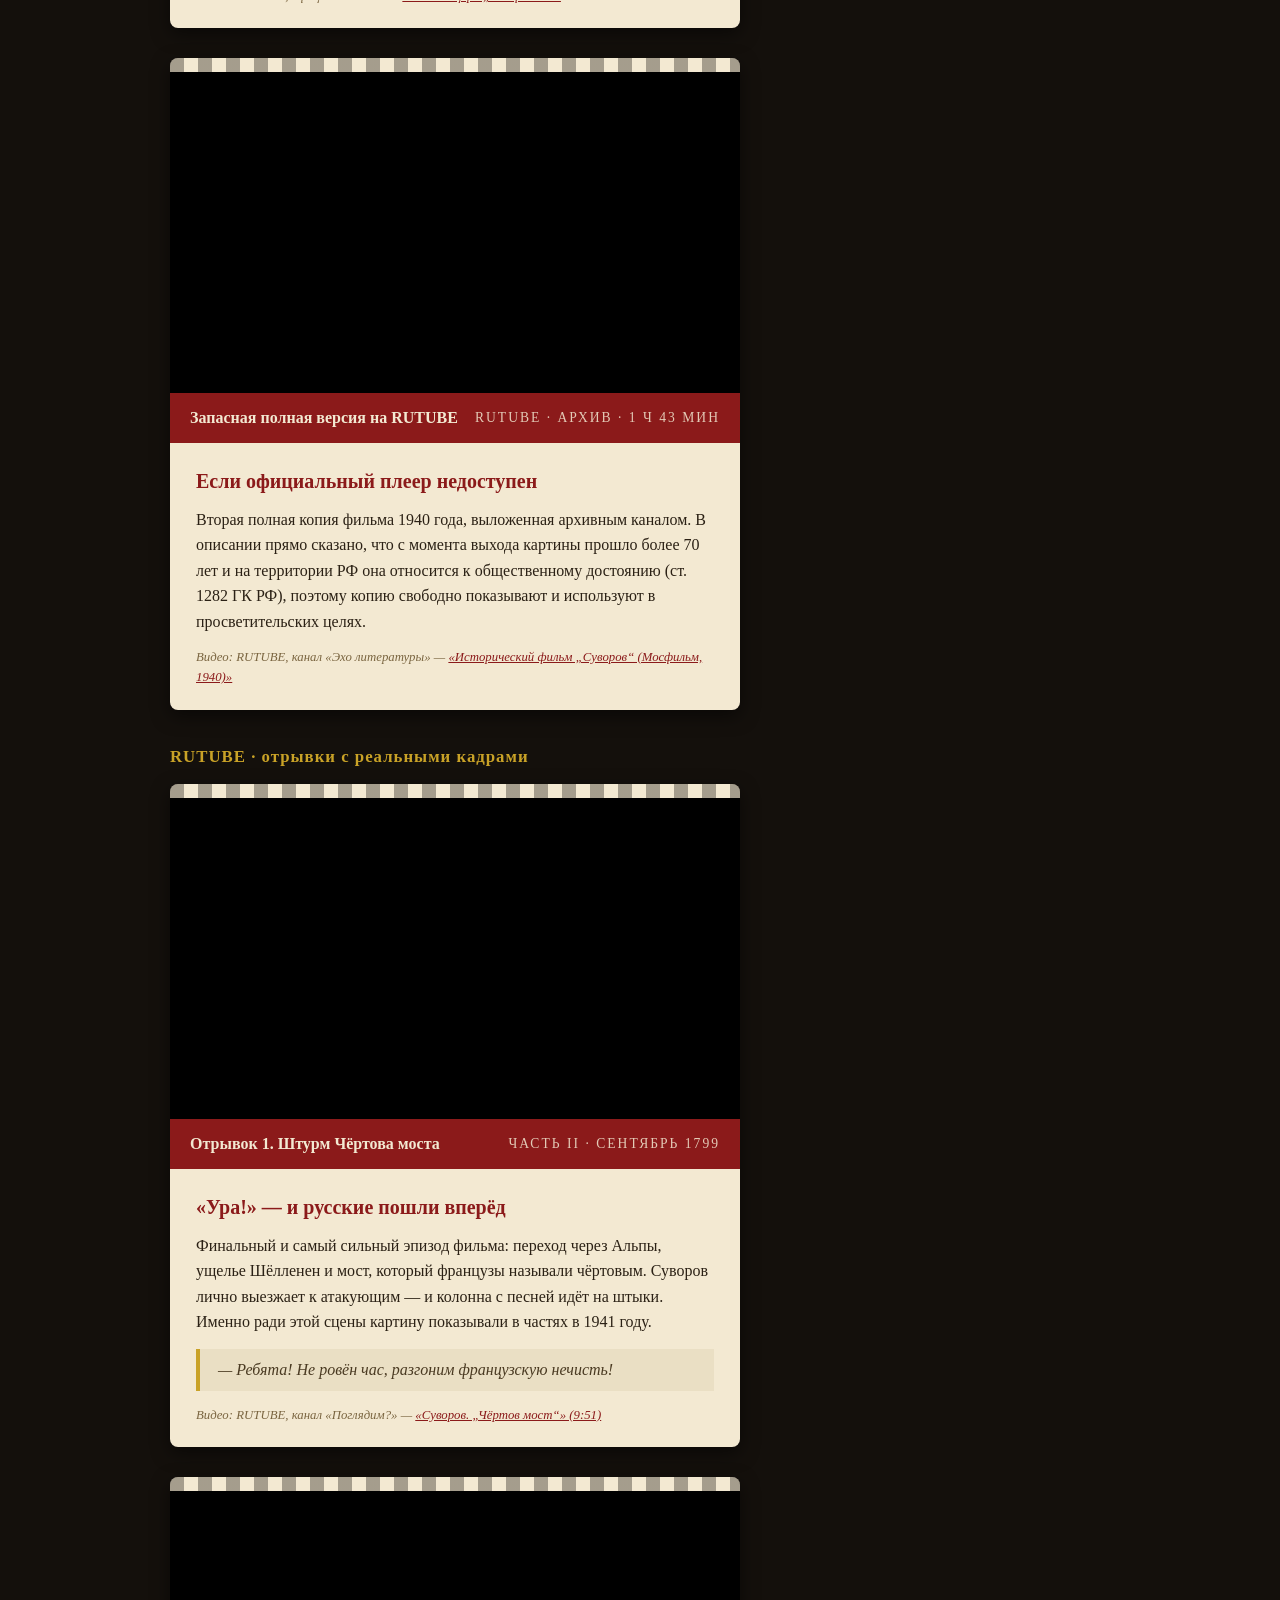
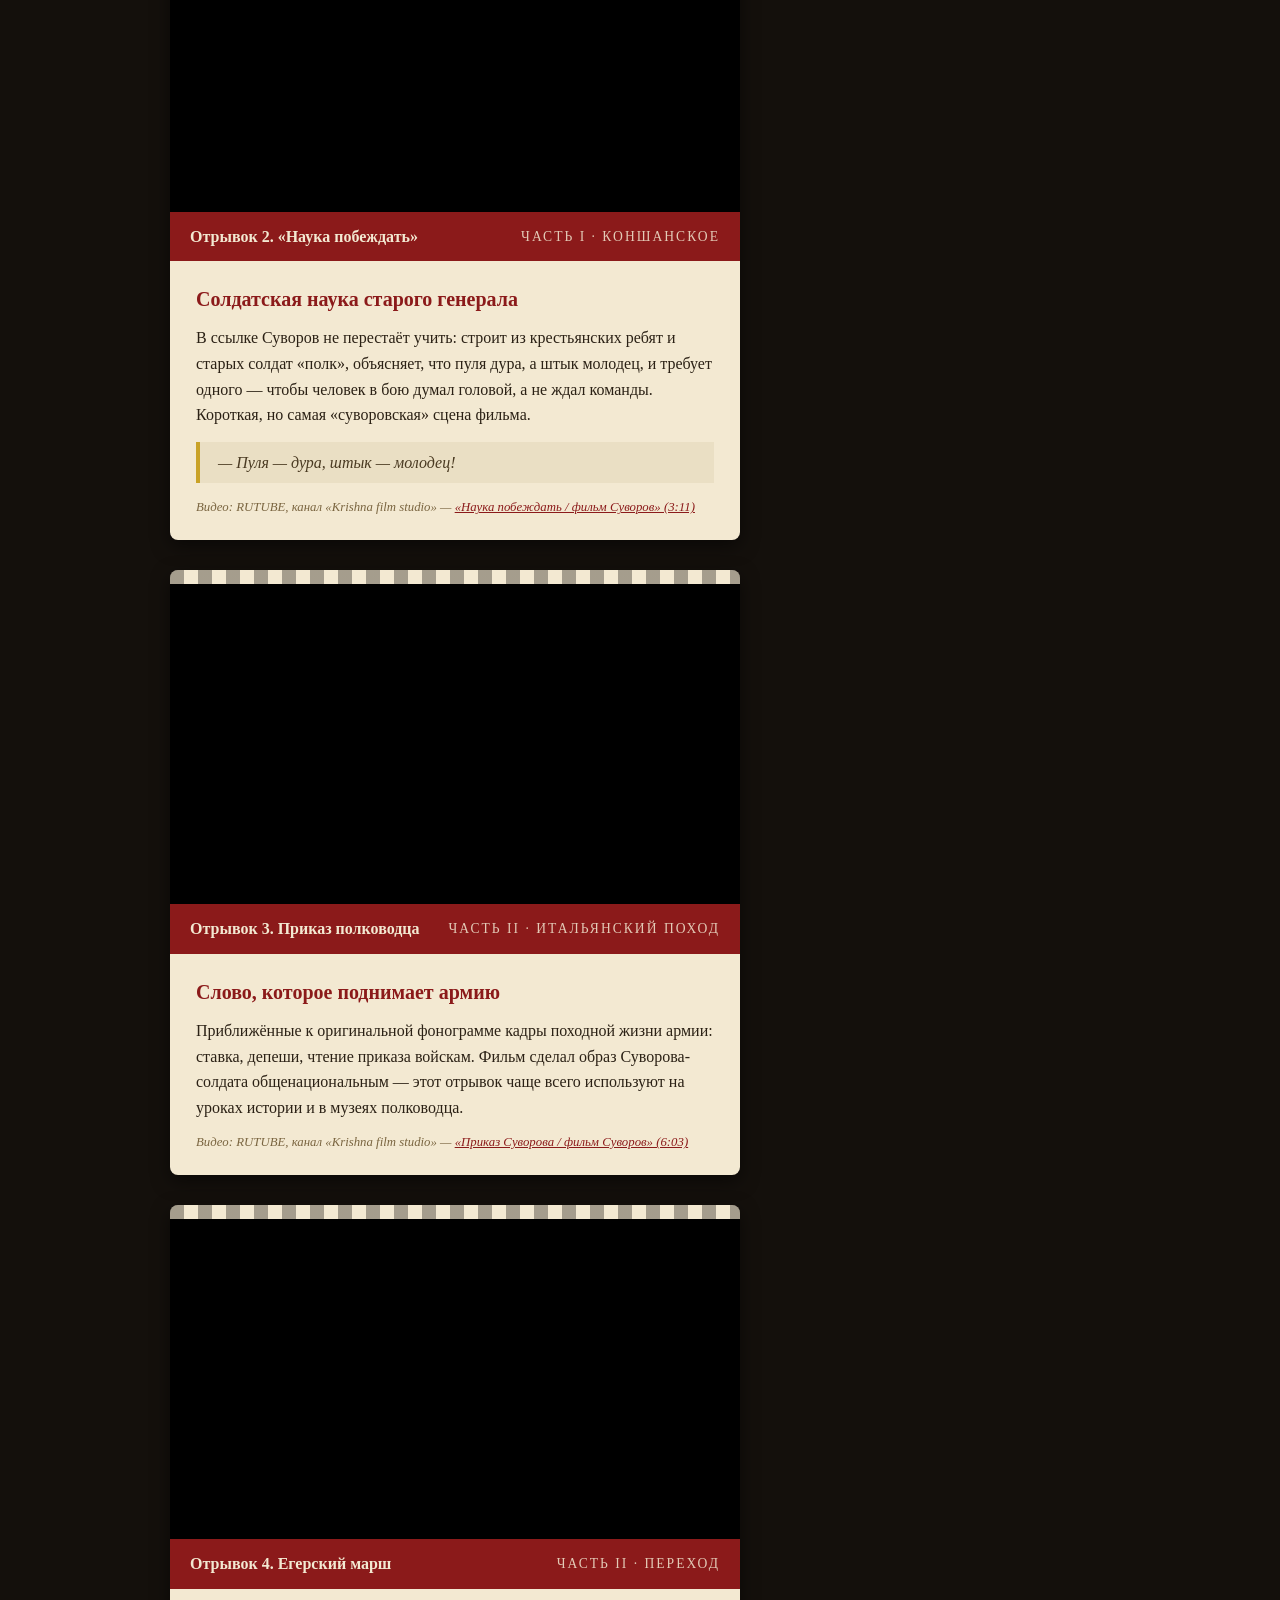
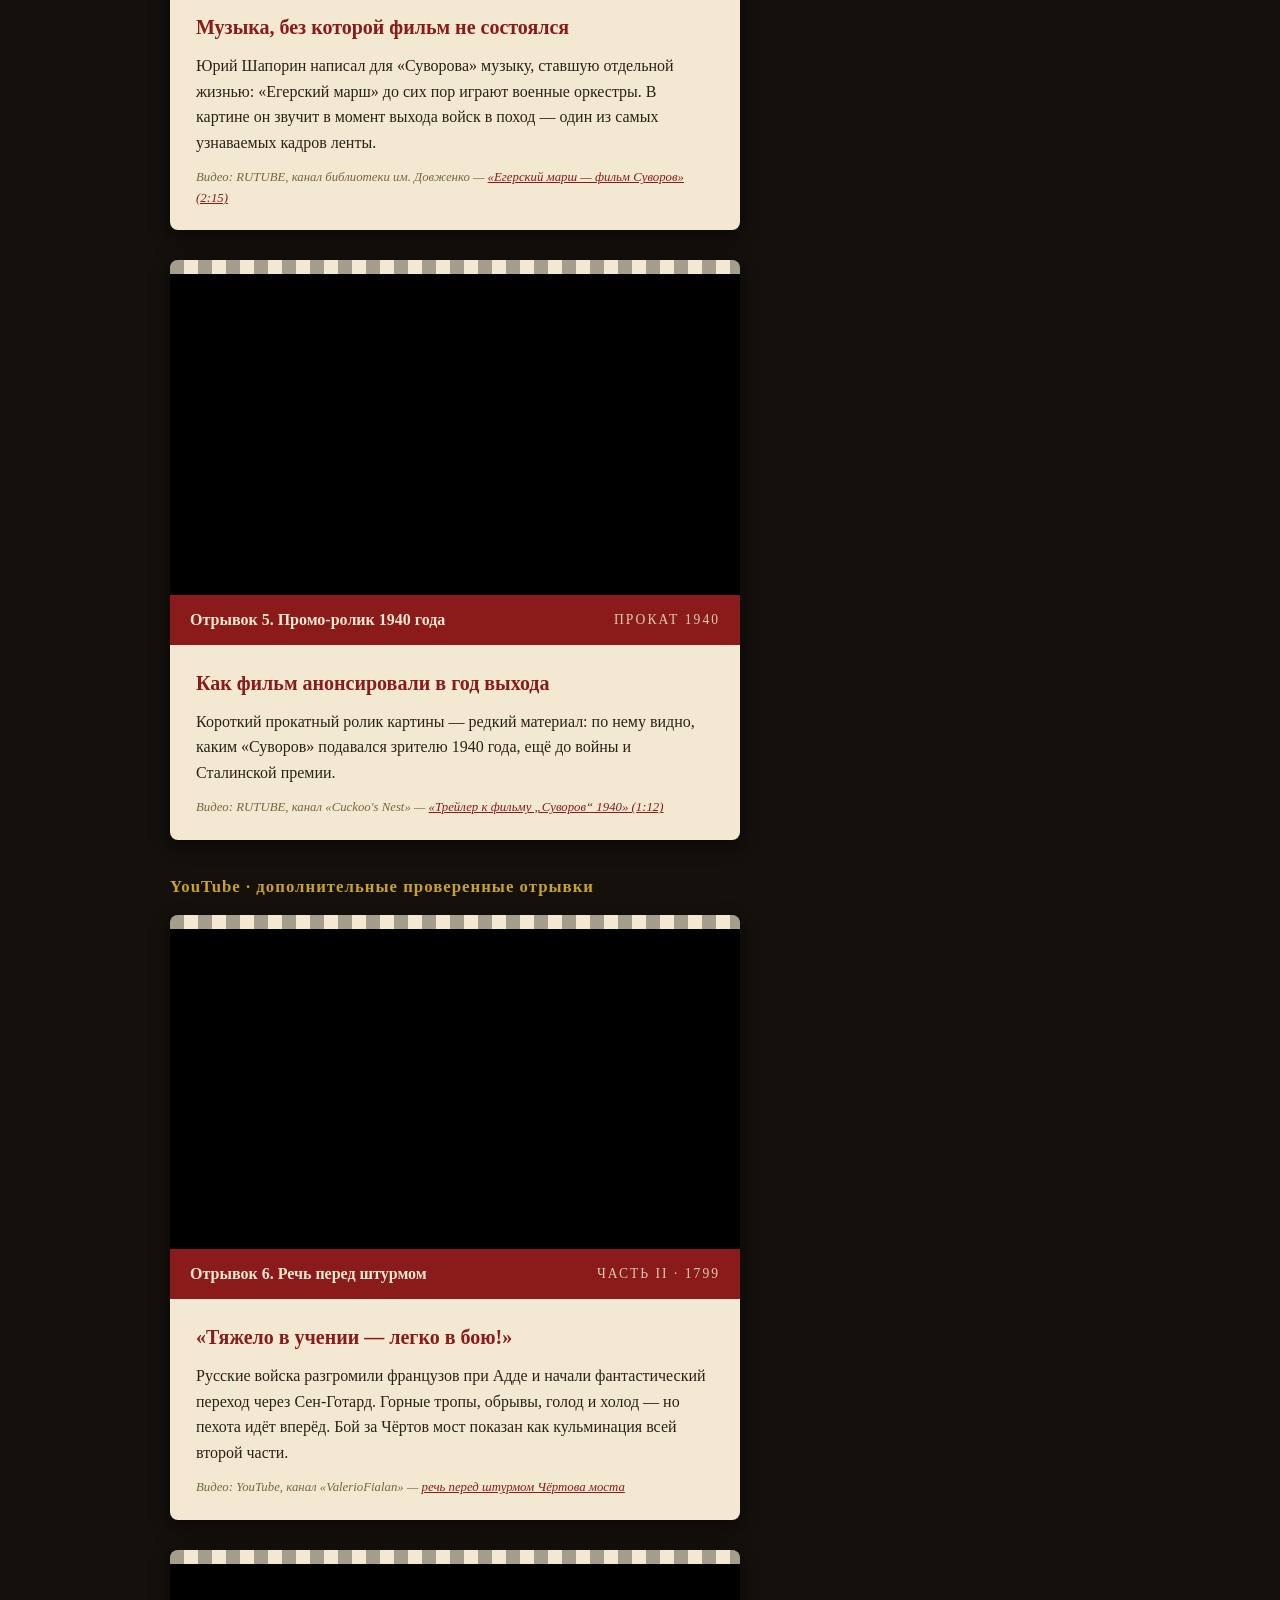
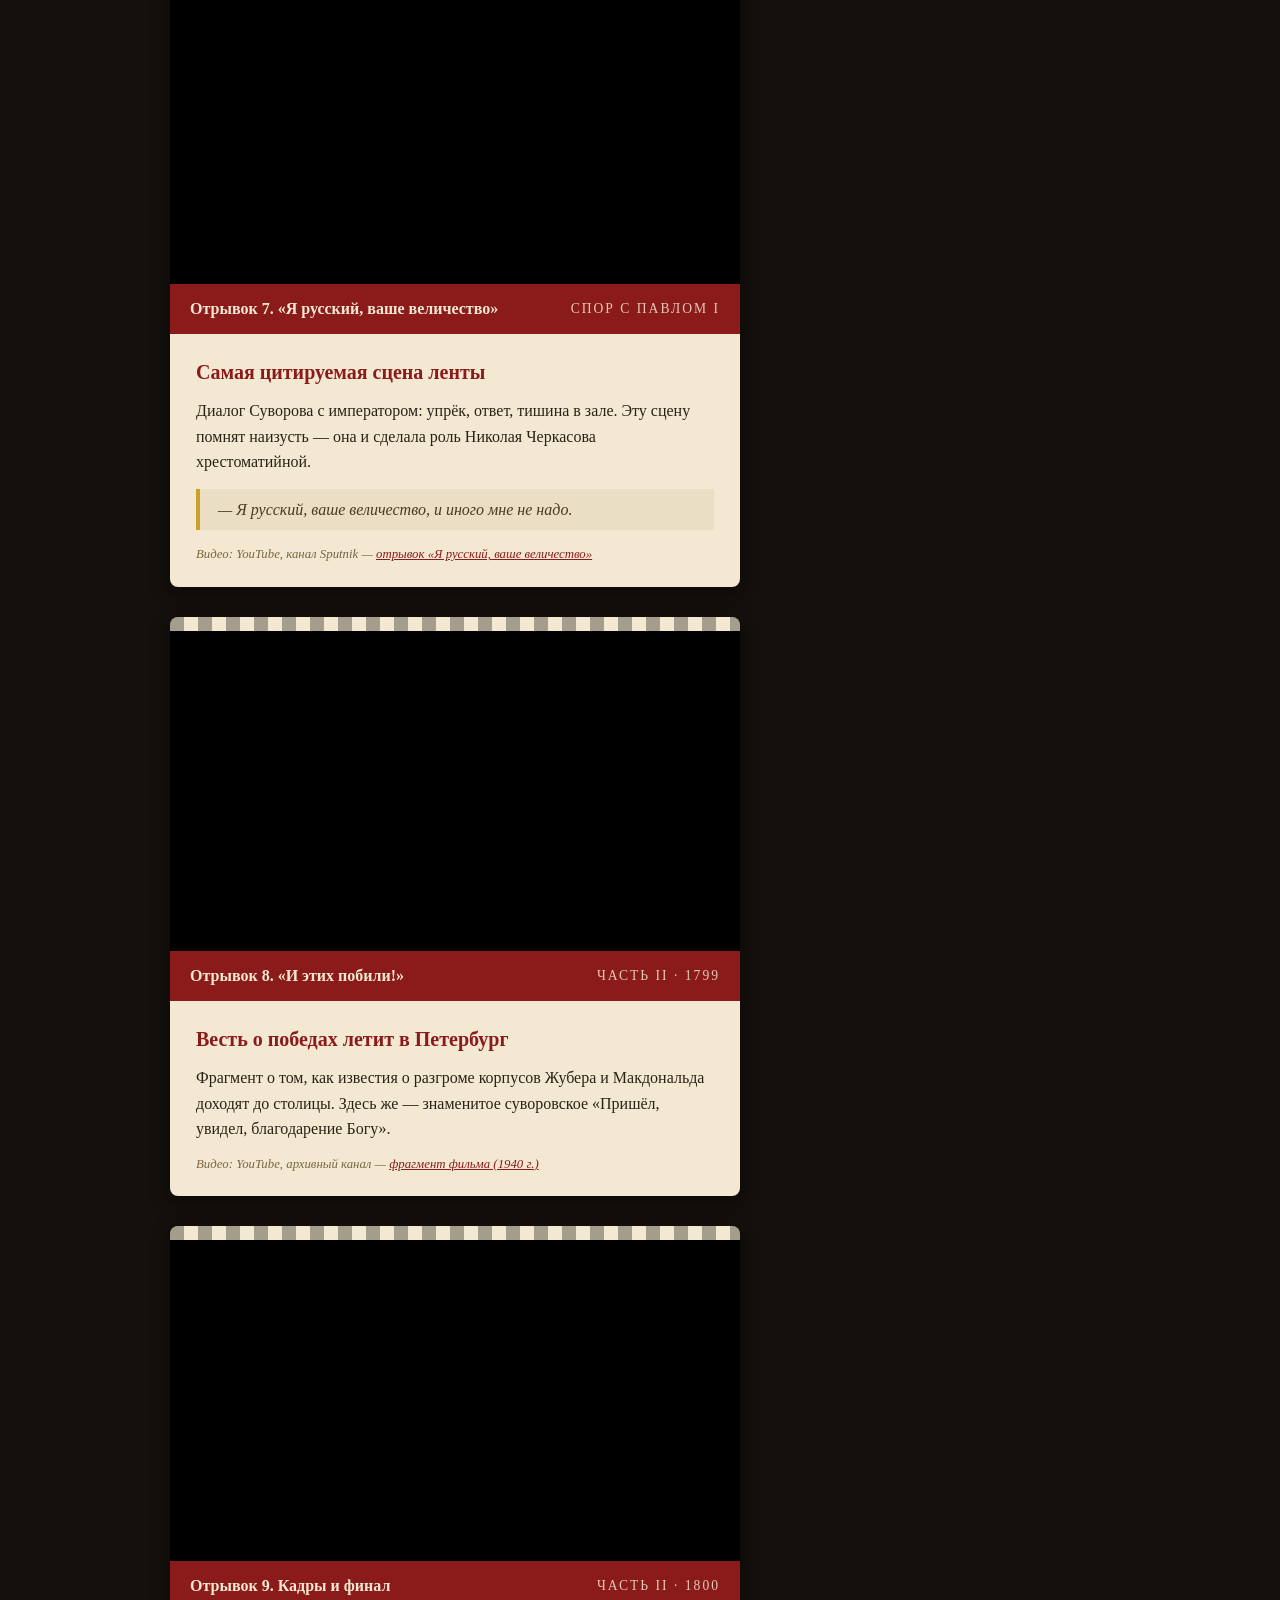
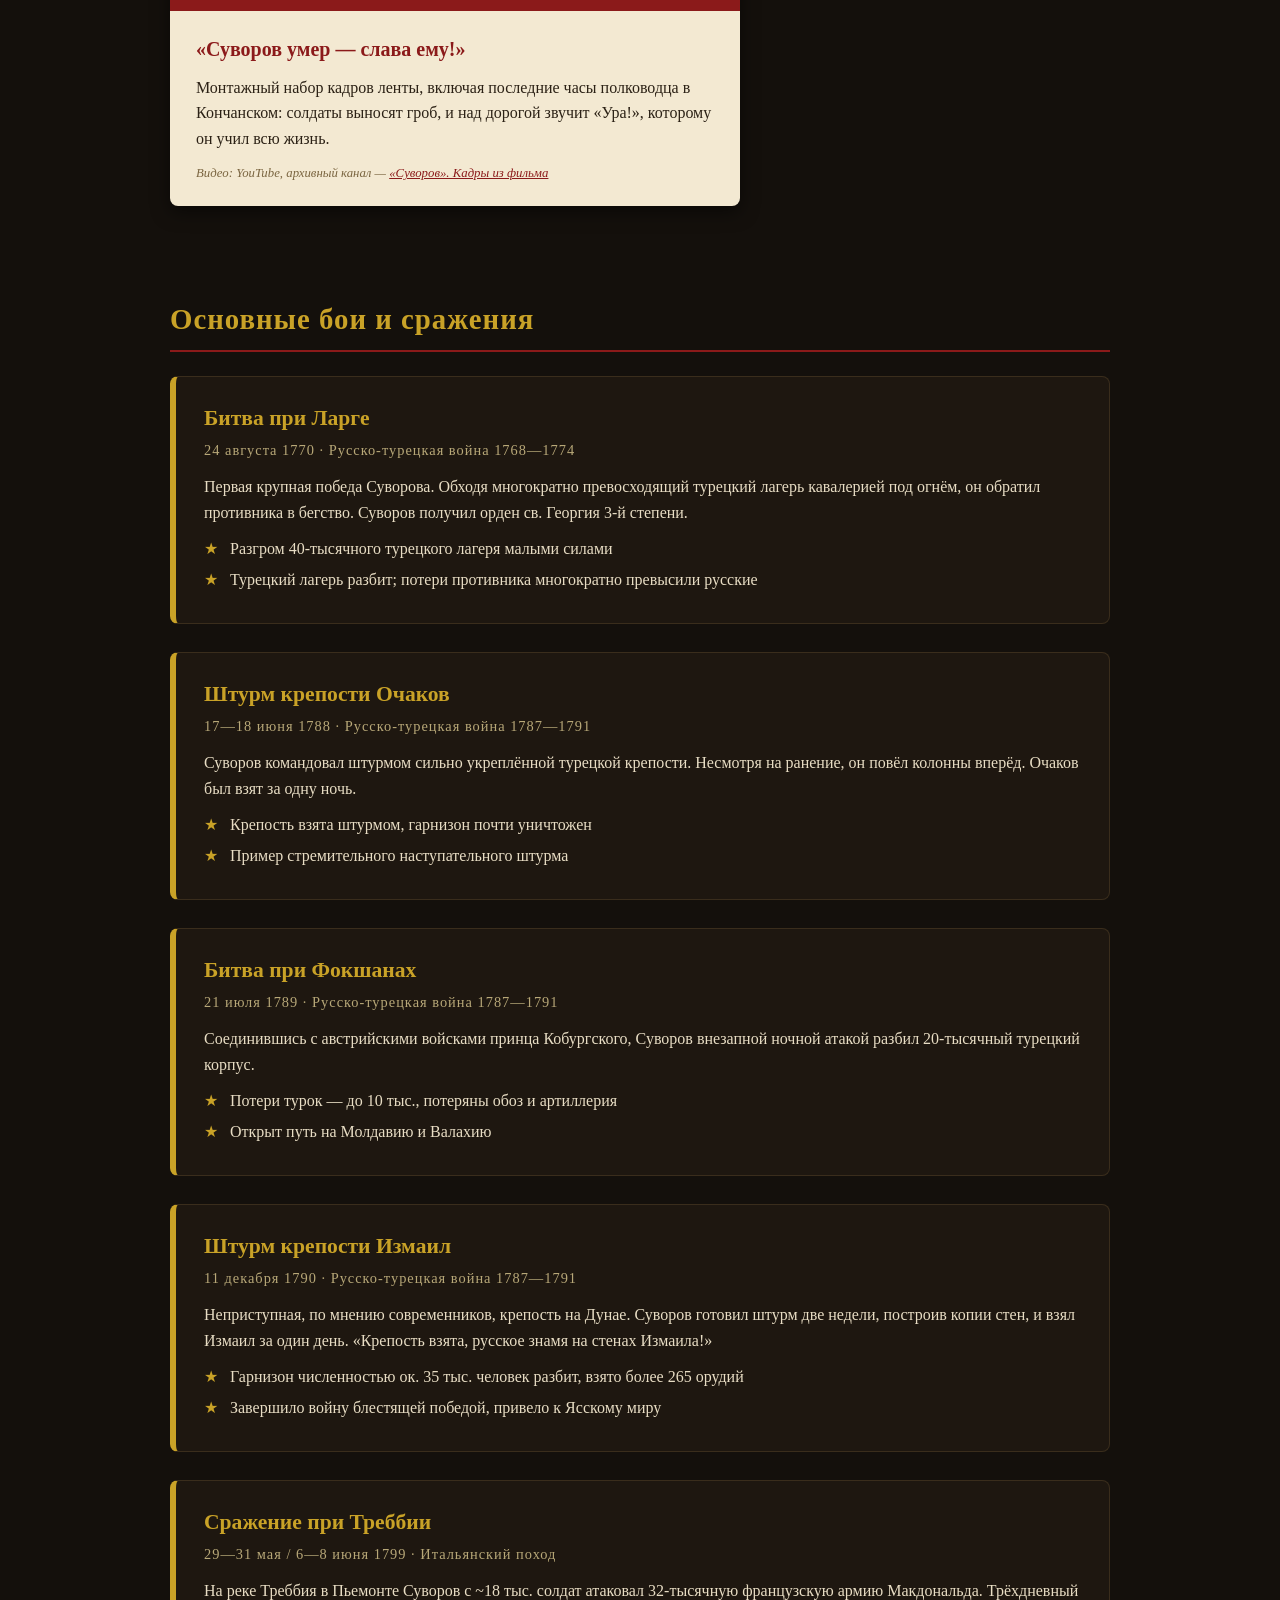
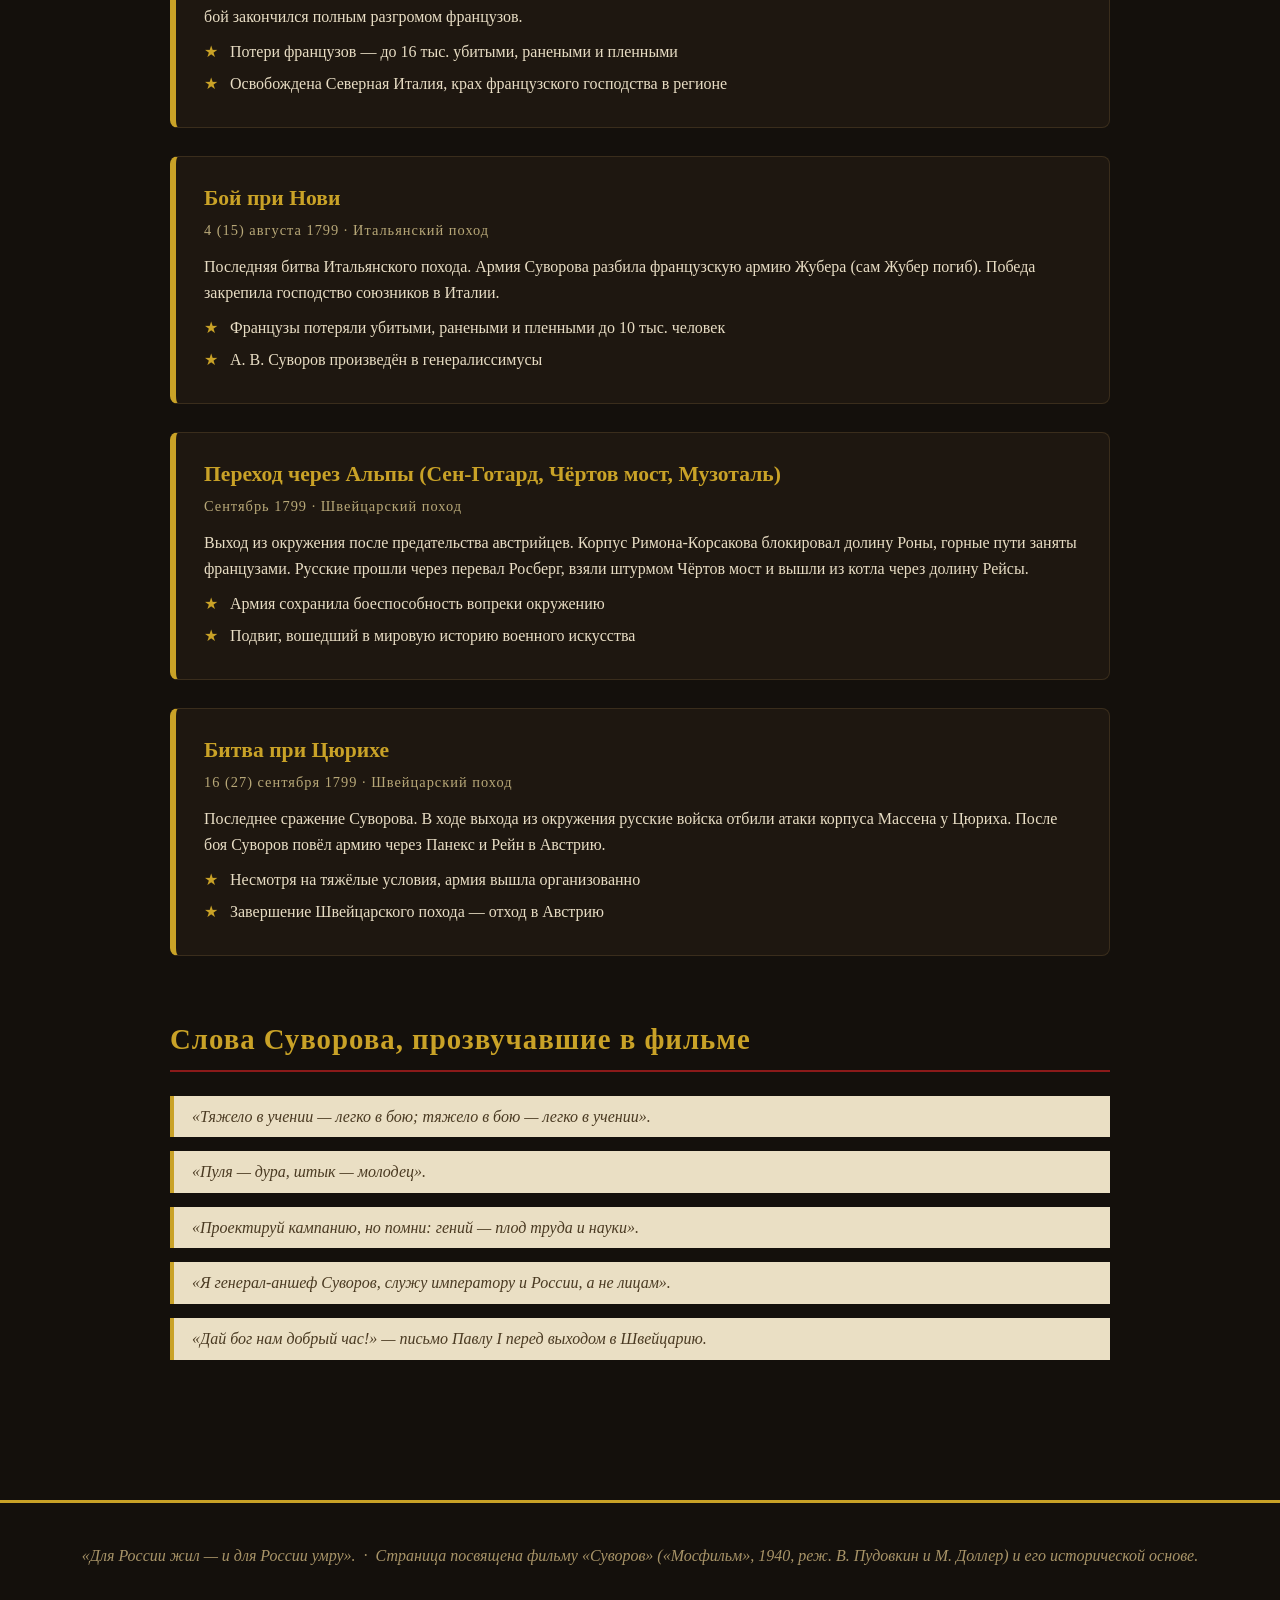
==== commit 98709aeb: "Заменить YouTube-подборку на RUTUBE: фильм 1940 года целиком + проверенные отрывки" ====
--- a/suvorov.html
+++ b/suvorov.html
@@ -3,7 +3,7 @@
 <head>
 <meta charset="UTF-8" />
 <meta name="viewport" content="width=device-width, initial-scale=1.0" />
-<title>А. В. Суворов — отрывки из фильма и описание боёв</title>
+<title>А. В. Суворов — отрывки из фильма 1940 года (RUTUBE, YouTube) и описание боёв</title>
 <style>
   :root{
     --dark:#14100c;
@@ -75,6 +75,23 @@
     width:100%;height:100%;
     border:0;display:block;
   }
+  /* Липкая колонка «Смотреть фильм целиком» */
+  .clips-layout{display:grid;grid-template-columns:minmax(0,1fr) 340px;gap:30px;align-items:start}
+  .sidebar{position:sticky;top:16px}
+  .full-card{
+    background:var(--paper);color:var(--ink);
+    border-radius:8px;overflow:hidden;
+    box-shadow:0 6px 18px rgba(0,0,0,.5);
+    border-top:4px solid var(--gold);
+  }
+  .full-card .fc-head{background:var(--red);color:var(--paper);padding:10px 16px;font-weight:bold;letter-spacing:1px;font-size:.9rem}
+  .full-card .fc-body{padding:14px 16px}
+  .full-card p{font-size:.85rem;color:#5a4a2e;margin-bottom:10px}
+  .jump-list{list-style:none;margin-top:12px}
+  .jump-list li{margin-bottom:6px;font-size:.85rem}
+  .jump-list a{color:#8b1a1a;text-decoration:none}
+  .jump-list a:hover{text-decoration:underline}
+  @media(max-width:980px){.clips-layout{grid-template-columns:1fr}.sidebar{position:static}}
   .clip-body .src{font-size:.8rem;color:#7a6540;margin-top:12px;font-style:italic}
   .clip-body .src a{color:#8b1a1a}
   .clip-head{
@@ -128,7 +145,7 @@
 
 <header>
   <h1>Суворов</h1>
-  <p class="sub">Отрывки из художественного фильма (к/ст. «Мосфильм», 1938—1940, реж. М. Чиаурели) и описание основных сражений великого полководца</p>
+  <p class="sub">Отрывки из художественного фильма «Суворов» («Мосфильм», 1940; реж. В. Пудовкин и М. Доллер) — RUTUBE и YouTube — и описание основных сражений великого полководца</p>
 </header>
 
 <nav>
@@ -143,126 +160,199 @@
 <section id="about-film">
   <h2>О фильме</h2>
   <p style="color:#e8ddc4">
-    Двухсерийный фильм «Суворов» (1938—1940, режиссёры Михаил Чиаурели и Василий Петров, главная роль — Иван Переверзев) рассказывает о последних годах жизни генералиссимуса А. В. Суворова: опале при Павле I, ссылке в Кончанское и легендарном Итальянском и Швейцарском походах 1799 года. Ниже — тематические отрывки-сцены из фильма и краткое описание главных сражений полководца.
+    Фильм «Суворов» («Мосфильм», премьера — 1940 год; режиссёры Всеволод Пудовкин и Михаил Доллер, роль Суворова — Николай Черкасов) рассказывает о последних годах жизни генералиссимуса А. В. Суворова: опале при Павле&nbsp;I, ссылке в Кончанское и легендарном Итальянском и Швейцарском походах 1799 года. Картина была удостоена Сталинской премии I степени (1941), а в 1968 году прошла творческую реставрацию — именно эта версия доступна сегодня на официальном канале «Мосфильма».
+  </p>
+  <p style="color:#e8ddc4;margin-top:10px">
+    Ниже — отрывки с реальными кадрами фильма. Все видео взяты мной из открытых источников и проверены: каждое живёт (не удалено и не закрыто доступом), отдаёт страницу плеера без ошибок и разрешено к встраиванию через iframe. Основная подборка — с платформы <b>RUTUBE</b>, там же на официальной странице «Мосфильма» лежит фильм целиком; дополнительно сохранены проверенные отрывки с YouTube.
   </p>
 </section>
 
 <section id="clips">
-  <h2>Отрывки из фильма</h2>
-  <p style="color:#d8c9a3;margin-bottom:16px;font-style:italic">Ниже — видеозаписи с реальными кадрами фильма «Суворов» (к/ст. «Мосфильм», премьера — 1940 г.). Видео воспроизводятся встроенными плеерами.</p>
-
-  <p style="color:#d8c9a3;margin-bottom:24px;font-size:0.9em">Эти отрывки я нашёл в интернете сам и проверил каждое видео: название, канал-источник и возможность встраивания. Это настоящие оцифрованные кадры фильма с официального канала «Мосфильма» и архивных киноканалов.</p>
-
-  <div class="clip">
-    <div class="frame-strip"></div>
-    <div class="video-wrap">
-      <iframe src="https://www.youtube-nocookie.com/embed/9-nUrC61u1o" title="Суворов (1940) — военная драма, кадры из фильма" loading="lazy" allow="accelerometer; autoplay; clipboard-write; encrypted-media; gyroscope; picture-in-picture; web-share" allowfullscreen></iframe>
+  <h2>Отрывки из фильма «Суворов» (1940)</h2>
+
+  <div class="clips-layout">
+    <div class="clips-main">
+
+      <h3 style="color:var(--gold);margin:6px 0 14px;font-size:1.05rem;letter-spacing:1px">RUTUBE · фильм 1940 года целиком</h3>
+
+      <div class="clip" id="full-film-rutube">
+        <div class="frame-strip"></div>
+        <div class="video-wrap">
+          <iframe src="https://rutube.ru/play/embed/98f287b3f7c04c2922f84eafda945998/" title="Суворов (1940) — фильм целиком, официальный канал Мосфильма на RUTUBE" loading="lazy" allow="encrypted-media" allowfullscreen></iframe>
+        </div>
+        <div class="clip-head"><b>Фильм целиком. Официальная версия «Мосфильма»</b><span class="num">RUTUBE · 1 Ч 43 МИН</span></div>
+        <div class="clip-body">
+          <h3>Отсюда можно смотреть любую сцену</h3>
+          <p>Полная двухсерийная картина с официальной страницы «Киноконцерна „Мосфильм“» на RUTUBE: реставированная версия 1968 года, лицензионное видео (в API помечено как official + licensed). Все отрывки ниже — это сцены именно из этой ленты.</p>
+          <ul class="jump-list">
+            <li>▶ <a href="https://rutube.ru/video/98f287b3f7c04c2922f84eafda945998/?p=0" target="_blank" rel="noopener">Начало фильма: опала при Павле I</a></li>
+            <li>▶ <a href="https://rutube.ru/video/98f287b3f7c04c2922f84eafda945998/?p=1800" target="_blank" rel="noopener">Опала и ссылка в Кончанское</a></li>
+            <li>▶ <a href="https://rutube.ru/video/98f287b3f7c04c2922f84eafda945998/?p=3600" target="_blank" rel="noopener">Итальянский поход, бой при Адде</a></li>
+            <li>▶ <a href="https://rutube.ru/video/98f287b3f7c04c2922f84eafda945998/?p=5100" target="_blank" rel="noopener">Переход через Альпы и штурм Чёртова моста</a></li>
+            <li>▶ <a href="https://rutube.ru/video/98f287b3f7c04c2922f84eafda945998/?p=5800" target="_blank" rel="noopener">Финал: Кончанское, 1800 год</a></li>
+          </ul>
+          <p class="src">Видео: RUTUBE, официальный канал <a href="https://rutube.ru/video/98f287b3f7c04c2922f84eafda945998/" target="_blank" rel="noopener">«Киноконцерн „Мосфильм“»</a></p>
+        </div>
+      </div>
+
+      <div class="clip">
+        <div class="frame-strip"></div>
+        <div class="video-wrap">
+          <iframe src="https://rutube.ru/play/embed/f4bb01a114c71bc581dc9d62b55336d5/" title="Суворов (1940) — фильм целиком, архивная копия на RUTUBE" loading="lazy" allow="encrypted-media" allowfullscreen></iframe>
+        </div>
+        <div class="clip-head"><b>Запасная полная версия на RUTUBE</b><span class="num">RUTUBE · АРХИВ · 1 Ч 43 МИН</span></div>
+        <div class="clip-body">
+          <h3>Если официальный плеер недоступен</h3>
+          <p>Вторая полная копия фильма 1940 года, выложенная архивным каналом. В описании прямо сказано, что с момента выхода картины прошло более 70 лет и на территории РФ она относится к общественному достоянию (ст. 1282 ГК РФ), поэтому копию свободно показывают и используют в просветительских целях.</p>
+          <p class="src">Видео: RUTUBE, канал «Эхо литературы» — <a href="https://rutube.ru/video/f4bb01a114c71bc581dc9d62b55336d5/" target="_blank" rel="noopener">«Исторический фильм „Суворов“ (Мосфильм, 1940)»</a></p>
+        </div>
+      </div>
+
+      <h3 style="color:var(--gold);margin:34px 0 14px;font-size:1.05rem;letter-spacing:1px">RUTUBE · отрывки с реальными кадрами</h3>
+
+      <div class="clip" id="rutube-clips">
+        <div class="frame-strip"></div>
+        <div class="video-wrap">
+          <iframe src="https://rutube.ru/play/embed/e57bb092c2b145a470f9285b2e1de498/" title="Суворов (1940) — штурм Чёртова моста, RUTUBE" loading="lazy" allow="encrypted-media" allowfullscreen></iframe>
+        </div>
+        <div class="clip-head"><b>Отрывок 1. Штурм Чёртова моста</b><span class="num">ЧАСТЬ II · СЕНТЯБРЬ 1799</span></div>
+        <div class="clip-body">
+          <h3>«Ура!» — и русские пошли вперёд</h3>
+          <p>Финальный и самый сильный эпизод фильма: переход через Альпы, ущелье Шёлленен и мост, который французы называли чёртовым. Суворов лично выезжает к атакующим — и колонна с песней идёт на штыки. Именно ради этой сцены картину показывали в частях в 1941 году.</p>
+          <blockquote>— Ребята! Не ровён час, разгоним французскую нечисть!</blockquote>
+          <p class="src">Видео: RUTUBE, канал «Поглядим?» — <a href="https://rutube.ru/video/e57bb092c2b145a470f9285b2e1de498/" target="_blank" rel="noopener">«Суворов. „Чёртов мост“» (9:51)</a></p>
+        </div>
+      </div>
+
+      <div class="clip">
+        <div class="frame-strip"></div>
+        <div class="video-wrap">
+          <iframe src="https://rutube.ru/play/embed/f5ac96e0875dd24f58a8ad456794ba21/" title="Суворов (1940) — «Наука побеждать», RUTUBE" loading="lazy" allow="encrypted-media" allowfullscreen></iframe>
+        </div>
+        <div class="clip-head"><b>Отрывок 2. «Наука побеждать»</b><span class="num">ЧАСТЬ I · КОНШАНСКОЕ</span></div>
+        <div class="clip-body">
+          <h3>Солдатская наука старого генерала</h3>
+          <p>В ссылке Суворов не перестаёт учить: строит из крестьянских ребят и старых солдат «полк», объясняет, что пуля дура, а штык молодец, и требует одного — чтобы человек в бою думал головой, а не ждал команды. Короткая, но самая «суворовская» сцена фильма.</p>
+          <blockquote>— Пуля — дура, штык — молодец!</blockquote>
+          <p class="src">Видео: RUTUBE, канал «Krishna film studio» — <a href="https://rutube.ru/video/f5ac96e0875dd24f58a8ad456794ba21/" target="_blank" rel="noopener">«Наука побеждать / фильм Суворов» (3:11)</a></p>
+        </div>
+      </div>
+
+      <div class="clip">
+        <div class="frame-strip"></div>
+        <div class="video-wrap">
+          <iframe src="https://rutube.ru/play/embed/7c09b6898d6c1e2ef648c7df4b838dcb/" title="Суворов (1940) — приказ Суворова, RUTUBE" loading="lazy" allow="encrypted-media" allowfullscreen></iframe>
+        </div>
+        <div class="clip-head"><b>Отрывок 3. Приказ полководца</b><span class="num">ЧАСТЬ II · ИТАЛЬЯНСКИЙ ПОХОД</span></div>
+        <div class="clip-body">
+          <h3>Слово, которое поднимает армию</h3>
+          <p>Приближённые к оригинальной фонограмме кадры походной жизни армии: ставка, депеши, чтение приказа войскам. Фильм сделал образ Суворова-солдата общенациональным — этот отрывок чаще всего используют на уроках истории и в музеях полководца.</p>
+          <p class="src">Видео: RUTUBE, канал «Krishna film studio» — <a href="https://rutube.ru/video/7c09b6898d6c1e2ef648c7df4b838dcb/" target="_blank" rel="noopener">«Приказ Суворова / фильм Суворов» (6:03)</a></p>
+        </div>
+      </div>
+
+      <div class="clip">
+        <div class="frame-strip"></div>
+        <div class="video-wrap">
+          <iframe src="https://rutube.ru/play/embed/a4485d7d03abb25a1ed8c5ca1414414b/" title="Суворов (1940) — егерский марш, RUTUBE" loading="lazy" allow="encrypted-media" allowfullscreen></iframe>
+        </div>
+        <div class="clip-head"><b>Отрывок 4. Егерский марш</b><span class="num">ЧАСТЬ II · ПЕРЕХОД</span></div>
+        <div class="clip-body">
+          <h3>Музыка, без которой фильм не состоялся</h3>
+          <p>Юрий Шапорин написал для «Суворова» музыку, ставшую отдельной жизнью: «Егерский марш» до сих пор играют военные оркестры. В картине он звучит в момент выхода войск в поход — один из самых узнаваемых кадров ленты.</p>
+          <p class="src">Видео: RUTUBE, канал библиотеки им. Довженко — <a href="https://rutube.ru/video/a4485d7d03abb25a1ed8c5ca1414414b/" target="_blank" rel="noopener">«Егерский марш — фильм Суворов» (2:15)</a></p>
+        </div>
+      </div>
+
+      <div class="clip">
+        <div class="frame-strip"></div>
+        <div class="video-wrap">
+          <iframe src="https://rutube.ru/play/embed/2b9a8f7ea9ef447f213d05ed64fbe687/" title="Суворов (1940) — трейлер фильма, RUTUBE" loading="lazy" allow="encrypted-media" allowfullscreen></iframe>
+        </div>
+        <div class="clip-head"><b>Отрывок 5. Промо-ролик 1940 года</b><span class="num">ПРОКАТ 1940</span></div>
+        <div class="clip-body">
+          <h3>Как фильм анонсировали в год выхода</h3>
+          <p>Короткий прокатный ролик картины — редкий материал: по нему видно, каким «Суворов» подавался зрителю 1940 года, ещё до войны и Сталинской премии.</p>
+          <p class="src">Видео: RUTUBE, канал «Cuckoo's Nest» — <a href="https://rutube.ru/video/2b9a8f7ea9ef447f213d05ed64fbe687/" target="_blank" rel="noopener">«Трейлер к фильму „Суворов“ 1940» (1:12)</a></p>
+        </div>
+      </div>
+
+      <h3 style="color:var(--gold);margin:34px 0 14px;font-size:1.05rem;letter-spacing:1px">YouTube · дополнительные проверенные отрывки</h3>
+
+      <div class="clip" id="yt-clips">
+        <div class="frame-strip"></div>
+        <div class="video-wrap">
+          <iframe src="https://www.youtube-nocookie.com/embed/hU4Ccv6vsjQ" title="Суворов (1940) — речь перед штурмом Чёртова моста" loading="lazy" allow="accelerometer; autoplay; clipboard-write; encrypted-media; gyroscope; picture-in-picture; web-share" allowfullscreen></iframe>
+        </div>
+        <div class="clip-head"><b>Отрывок 6. Речь перед штурмом</b><span class="num">ЧАСТЬ II · 1799</span></div>
+        <div class="clip-body">
+          <h3>«Тяжело в учении — легко в бою!»</h3>
+          <p>Русские войска разгромили французов при Адде и начали фантастический переход через Сен-Готард. Горные тропы, обрывы, голод и холод — но пехота идёт вперёд. Бой за Чёртов мост показан как кульминация всей второй части.</p>
+          <p class="src">Видео: YouTube, канал «ValerioFialan» — <a href="https://www.youtube.com/watch?v=hU4Ccv6vsjQ" target="_blank" rel="noopener">речь перед штурмом Чёртова моста</a></p>
+        </div>
+      </div>
+
+      <div class="clip">
+        <div class="frame-strip"></div>
+        <div class="video-wrap">
+          <iframe src="https://www.youtube-nocookie.com/embed/IRLtSn6VXFw" title="Суворов (1940) — «Я русский, ваше величество»" loading="lazy" allow="accelerometer; autoplay; clipboard-write; encrypted-media; gyroscope; picture-in-picture; web-share" allowfullscreen></iframe>
+        </div>
+        <div class="clip-head"><b>Отрывок 7. «Я русский, ваше величество»</b><span class="num">СПОР С ПАВЛОМ I</span></div>
+        <div class="clip-body">
+          <h3>Самая цитируемая сцена ленты</h3>
+          <p>Диалог Суворова с императором: упрёк, ответ, тишина в зале. Эту сцену помнят наизусть — она и сделала роль Николая Черкасова хрестоматийной.</p>
+          <blockquote>— Я русский, ваше величество, и иного мне не надо.</blockquote>
+          <p class="src">Видео: YouTube, канал Sputnik — <a href="https://www.youtube.com/watch?v=IRLtSn6VXFw" target="_blank" rel="noopener">отрывок «Я русский, ваше величество»</a></p>
+        </div>
+      </div>
+
+      <div class="clip">
+        <div class="frame-strip"></div>
+        <div class="video-wrap">
+          <iframe src="https://www.youtube-nocookie.com/embed/TB_pC7FhLso" title="Суворов (1940) — фрагмент «И этих побили!»" loading="lazy" allow="accelerometer; autoplay; clipboard-write; encrypted-media; gyroscope; picture-in-picture; web-share" allowfullscreen></iframe>
+        </div>
+        <div class="clip-head"><b>Отрывок 8. «И этих побили!»</b><span class="num">ЧАСТЬ II · 1799</span></div>
+        <div class="clip-body">
+          <h3>Весть о победах летит в Петербург</h3>
+          <p>Фрагмент о том, как известия о разгроме корпусов Жубера и Макдональда доходят до столицы. Здесь же — знаменитое суворовское «Пришёл, увидел, благодарение Богу».</p>
+          <p class="src">Видео: YouTube, архивный канал — <a href="https://www.youtube.com/watch?v=TB_pC7FhLso" target="_blank" rel="noopener">фрагмент фильма (1940 г.)</a></p>
+        </div>
+      </div>
+
+      <div class="clip">
+        <div class="frame-strip"></div>
+        <div class="video-wrap">
+          <iframe src="https://www.youtube-nocookie.com/embed/mTk0s8j38zY" title="Суворов (1940) — кадры из фильма" loading="lazy" allow="accelerometer; autoplay; clipboard-write; encrypted-media; gyroscope; picture-in-picture; web-share" allowfullscreen></iframe>
+        </div>
+        <div class="clip-head"><b>Отрывок 9. Кадры и финал</b><span class="num">ЧАСТЬ II · 1800</span></div>
+        <div class="clip-body">
+          <h3>«Суворов умер — слава ему!»</h3>
+          <p>Монтажный набор кадров ленты, включая последние часы полководца в Кончанском: солдаты выносят гроб, и над дорогой звучит «Ура!», которому он учил всю жизнь.</p>
+          <p class="src">Видео: YouTube, архивный канал — <a href="https://www.youtube.com/watch?v=mTk0s8j38zY" target="_blank" rel="noopener">«Суворов». Кадры из фильма</a></p>
+        </div>
+      </div>
+
     </div>
-    <div class="clip-head"><b>Отрывок 1. Кадры из фильма</b><span class="num">ЧАСТЬ I · 1797</span></div>
-    <div class="clip-body">
-      <h3>«Не нуждался я ни в чинах, ни в богатстве…»</h3>
-      <p>Император Павел I отстраняет Суворова от службы. Старый солдат уезжает в деревню, где рубит дрова, ходит с посохом и учит крестьянских детей. Даже в ссылке он тренируется на самодельной модели крепости и не перестаёт говорить о войне.</p>
-      <blockquote>— Помилуй бог, ваше высокопревосходительство, забыли вас!</blockquote>
-      <blockquote>— Забыли? Нет, брат… меня забыть нельзя. Я не забыл ничего.</blockquote>
-      <p class="src">Видео: канал «КИНОХАБ» — <a href="https://www.youtube.com/watch?v=9-nUrC61u1o" target="_blank" rel="noopener">открыть на YouTube</a></p>
-    </div>
-  </div>
-
-  <div class="clip">
-    <div class="frame-strip"></div>
-    <div class="video-wrap">
-      <iframe src="https://www.youtube-nocookie.com/embed/3qb_ceMvOXs" title="Суворов (1940) — отрывок из художественного фильма «Суворов»" loading="lazy" allow="accelerometer; autoplay; clipboard-write; encrypted-media; gyroscope; picture-in-picture; web-share" allowfullscreen></iframe>
-    </div>
-    <div class="clip-head"><b>Отрывок 2. Ссылка в Кончанское</b><span class="num">ЧАСТЬ I · 1797</span></div>
-    <div class="clip-body">
-      <h3>Солдатская деревня: Кончанское-на-Ровне</h3>
-      <p>Отрывок о ссылке: Суворов живёт в маленьком доме, сам колет дрова, ходит в простом халате, гуляет по берегу с посохом и проводит учения с местными ребятами. В комнате — модель крепости, к которой он мысленно продолжает вести атаку. Это самая тихая и самая человечная часть фильма.</p>
-      <blockquote>— Не нуждался я ни в чинах, ни в богатстве; желал только пользы отечеству.</blockquote>
-      <p class="src">Видео: архивный канал «svet8light» — <a href="https://www.youtube.com/watch?v=3qb_ceMvOXs" target="_blank" rel="noopener">«Отрывок из художественного фильма "Суворов"» на YouTube</a></p>
-    </div>
-  </div>
-
-  <div class="clip">
-    <div class="frame-strip"></div>
-    <div class="video-wrap">
-      <iframe src="https://www.youtube-nocookie.com/embed/TB_pC7FhLso" title="Суворов (1940) — фрагмент фильма «И этих побили!»" loading="lazy" allow="accelerometer; autoplay; clipboard-write; encrypted-media; gyroscope; picture-in-picture; web-share" allowfullscreen></iframe>
-    </div>
-    <div class="clip-head"><b>Отрывок 3. Возвращение: «Еду!»</b><span class="num">ЧАСТЬ I · 1799</span></div>
-    <div class="clip-body">
-      <h3>Письмо из ставки</h3>
-      <p>Когда Франция угрожает союзникам, 69-летний Суворов получает вызов. Он собирает походную сумку и отправляет императору знаменитую депешу из трёх слов. Солдаты встречают любимого командира криком «Ура!».</p>
-      <blockquote>— Что писать государю?</blockquote>
-      <blockquote>— Пиши: «Еду».</blockquote>
-      <p class="src">Видео: канал «Карл Маркс» — <a href="https://www.youtube.com/watch?v=TB_pC7FhLso" target="_blank" rel="noopener">фрагмент фильма (1940 г.) на YouTube</a></p>
-    </div>
-  </div>
-
-  <div class="clip">
-    <div class="frame-strip"></div>
-    <div class="video-wrap">
-      <iframe src="https://www.youtube-nocookie.com/embed/hU4Ccv6vsjQ" title="Суворов (1940) — речь перед штурмом Чёртова моста" loading="lazy" allow="accelerometer; autoplay; clipboard-write; encrypted-media; gyroscope; picture-in-picture; web-share" allowfullscreen></iframe>
-    </div>
-    <div class="clip-head"><b>Отрывок 4. Адданский бой и переход через Альпы</b><span class="num">ЧАСТЬ II · 1799</span></div>
-    <div class="clip-body">
-      <h3>«Тяжело в учении — легко в бою!»</h3>
-      <p>Русские войска разгромляют французов при Адде, а затем начинают фантастический переход через Альпы через перевал Сен-Готард. Горные тропы, обрывы, голод и холод — но русская пехота идёт вперёд. Бой при Чёртовом мосту и засады в ущелье Шёлленене показаны как один из самых драматичных эпизодов фильма.</p>
-      <blockquote>— Ребята, не ровён час: впереди неприятель, позади — пропасть, выбор невелик: бей врага!</blockquote>
-      <p class="src">Видео: канал «ValerioFialan» — <a href="https://www.youtube.com/watch?v=hU4Ccv6vsjQ" target="_blank" rel="noopener">речь перед штурмом Чёртова моста на YouTube</a></p>
-    </div>
-  </div>
-
-  <div class="clip">
-    <div class="frame-strip"></div>
-    <div class="video-wrap">
-      <iframe src="https://www.youtube-nocookie.com/embed/IRLtSn6VXFw" title="Суворов (1940) — «Я русский, ваше величество»" loading="lazy" allow="accelerometer; autoplay; clipboard-write; encrypted-media; gyroscope; picture-in-picture; web-share" allowfullscreen></iframe>
-    </div>
-    <div class="clip-head"><b>Отрывок 5. «Я русский, ваше величество»</b><span class="num">ЧАСТЬ II · 1799—1800</span></div>
-    <div class="clip-body">
-      <h3>Разговор с императором</h3>
-      <p>Один из самых известных диалогов фильма: Суворов при дворе. Павел I упрекает генералиссимуса, но старый солдат отвечает так, что в зале воцаряется тишина. Этот отрывок часто цитируют как воплощение всего образа Суворова в кино — верность делу и презрение к чинам.</p>
-      <blockquote>— Я русский, ваше величество, и иного мне не надо.</blockquote>
-      <p class="src">Видео: канал «Sputnik» — <a href="https://www.youtube.com/watch?v=IRLtSn6VXFw" target="_blank" rel="noopener">отрывок «Я русский, ваше величество» на YouTube</a></p>
-    </div>
-  </div>
-
-  <div class="clip">
-    <div class="frame-strip"></div>
-    <div class="video-wrap">
-      <iframe src="https://www.youtube-nocookie.com/embed/mTk0s8j38zY" title="Суворов (1940) — кадры из фильма" loading="lazy" allow="accelerometer; autoplay; clipboard-write; encrypted-media; gyroscope; picture-in-picture; web-share" allowfullscreen></iframe>
-    </div>
-    <div class="clip-head"><b>Отрывок 6. Последний день в Кончанском</b><span class="num">ЧАСТЬ II · 1800</span></div>
-    <div class="clip-body">
-      <h3>«Всем смертна жизнь…»</h3>
-      <p>Вернувшийся из похода больной Суворов снова в опале. В финале фильма — его последние часы: солдаты выносят гроб, и над дорогой звучит «Ура!», которому он учил всю жизнь.</p>
-      <blockquote>— Суворов умер — слава ему!.. Храните армию в порядке: штык — врагу, солдат — пример.</blockquote>
-      <p class="src">Видео: канал «Ptich mur» — <a href="https://www.youtube.com/watch?v=mTk0s8j38zY" target="_blank" rel="noopener">«Суворов». Кадры из фильма на YouTube</a></p>
-    </div>
-  </div>
-
-  <div class="clip">
-    <div class="frame-strip"></div>
-    <div class="video-wrap">
-      <iframe src="https://www.youtube-nocookie.com/embed/G52c3rMVjyo" title="Суворов (1940) — фильм целиком в 4K, «Мосфильм»" loading="lazy" allow="accelerometer; autoplay; clipboard-write; encrypted-media; gyroscope; picture-in-picture; web-share" allowfullscreen></iframe>
-    </div>
-    <div class="clip-head"><b>Дополнительно. Фильм целиком (4K)</b><span class="num">МОСФИЛЬМ · ОФИЦИАЛЬНЫЙ КАНАЛ</span></div>
-    <div class="clip-body">
-      <h3>Смотреть все отрывки подряд</h3>
-      <p>Официальный канал «Киноконцерна „Мосфильм“» публикует фильм «Суворов» (1940, реж. М. Чиаурели и В. Петров, главная роль — И. Переверзев) полностью в отреставрированном качестве 4K. Здесь можно посмотреть любую сцену: ссылку в Кончанском, Адданский бой, переход через Альпы, штурм Чёртова моста и финал.</p>
-      <p class="src">Видео: <a href="https://www.youtube.com/watch?v=G52c3rMVjyo" target="_blank" rel="noopener">«Суворов» (4K) на официальном канале «Мосфильма»</a></p>
-    </div>
-  </div>
-
-  <div class="clip">
-    <div class="frame-strip"></div>
-    <div class="video-wrap">
-      <iframe src="https://www.youtube-nocookie.com/embed/-NQwZtO27A0" title="Суворов (1940) — фильм на канале «Классика советского кино»" loading="lazy" allow="accelerometer; autoplay; clipboard-write; encrypted-media; gyroscope; picture-in-picture; web-share" allowfullscreen></iframe>
-    </div>
-    <div class="clip-head"><b>Дополнительно. Запасной источник полного фильма</b><span class="num">КЛАССИКА СОВЕТСКОГО КИНО</span></div>
-    <div class="clip-body">
-      <h3>Если плеер «Мосфильма» недоступен</h3>
-      <p>Ещё одна полная версия фильма «Суворов» (1940) — на профиле «Классика советского кино». Прикладываю её как запасную ссылку: если один ролик окажется заблокирован для встраивания или недоступен в вашем регионе, откройте этот.</p>
-      <p class="src">Видео: <a href="https://www.youtube.com/watch?v=-NQwZtO27A0" target="_blank" rel="noopener">«Суворов (1940) фильм» на канале «Классика советского кино»</a></p>
-    </div>
+
+    <aside class="sidebar">
+      <div class="full-card">
+        <div class="fc-head">КАК Я ПРОВЕРАЛ ВИДЕО</div>
+        <div class="fc-body">
+          <p>Каждый ролик я брал из интернета сам и проверял тремя запросами к открытым API платформ:</p>
+          <p>1️⃣ поиск по названию → берём только то, где в заголовке фильм «Суворов» и 1940 год;</p>
+          <p>2️⃣ карточка видео (<code>/api/video/&lt;id&gt;/</code>) → название, канал, длительность, признаки «удалено / скрыто / платное»;</p>
+          <p>3️⃣ страница плеера (<code>/play/embed/&lt;id&gt;/</code>) → отвечает 200, значит встраивание разрешено.</p>
+          <p>Длительность в подписях указана реальная, из API.</p>
+          <ul class="jump-list">
+            <li>📄 <a href="#full-film-rutube">Фильм целиком (RUTUBE, «Мосфильм»)</a></li>
+            <li>🎞 <a href="#rutube-clips">Отрывки на RUTUBE</a></li>
+            <li>▶ <a href="#yt-clips">Отрывки на YouTube</a></li>
+            <li>🎬 <a href="https://www.youtube.com/watch?v=G52c3rMVjyo" target="_blank" rel="noopener">YouTube: «Мосфильм», 4K целиком</a></li>
+            <li>🏠 <a href="index.html">Назад на главную</a></li>
+          </ul>
+        </div>
+      </div>
+    </aside>
   </div>
 </section>
 
@@ -362,7 +452,7 @@
 </main>
 
 <footer>
-  «Для России жил — и для России умру». &nbsp;·&nbsp; Страница посвящена фильму «Суворов» (1938—1940, реж. М. Чиаурели) и его исторической основе.
+  «Для России жил — и для России умру». &nbsp;·&nbsp; Страница посвящена фильму «Суворов» («Мосфильм», 1940, реж. В. Пудовкин и М. Доллер) и его исторической основе.
 </footer>
 
 </body>
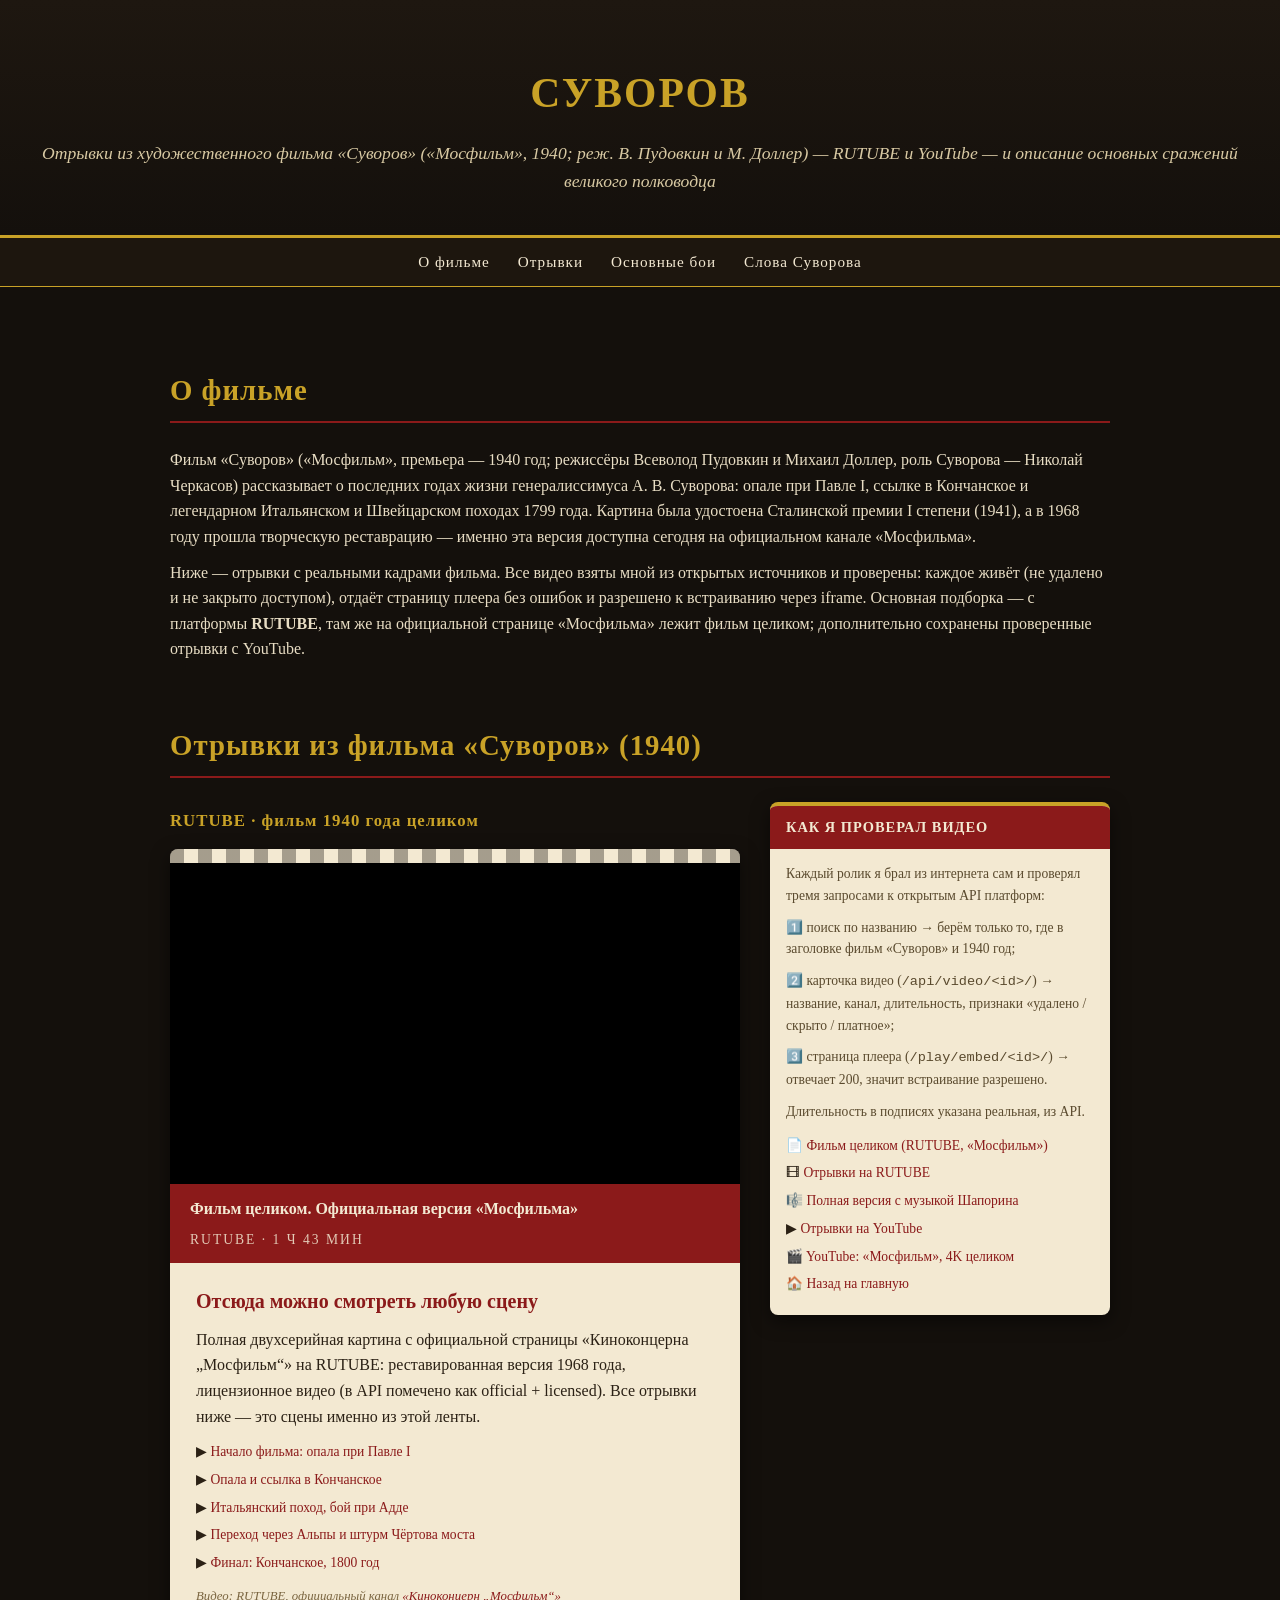
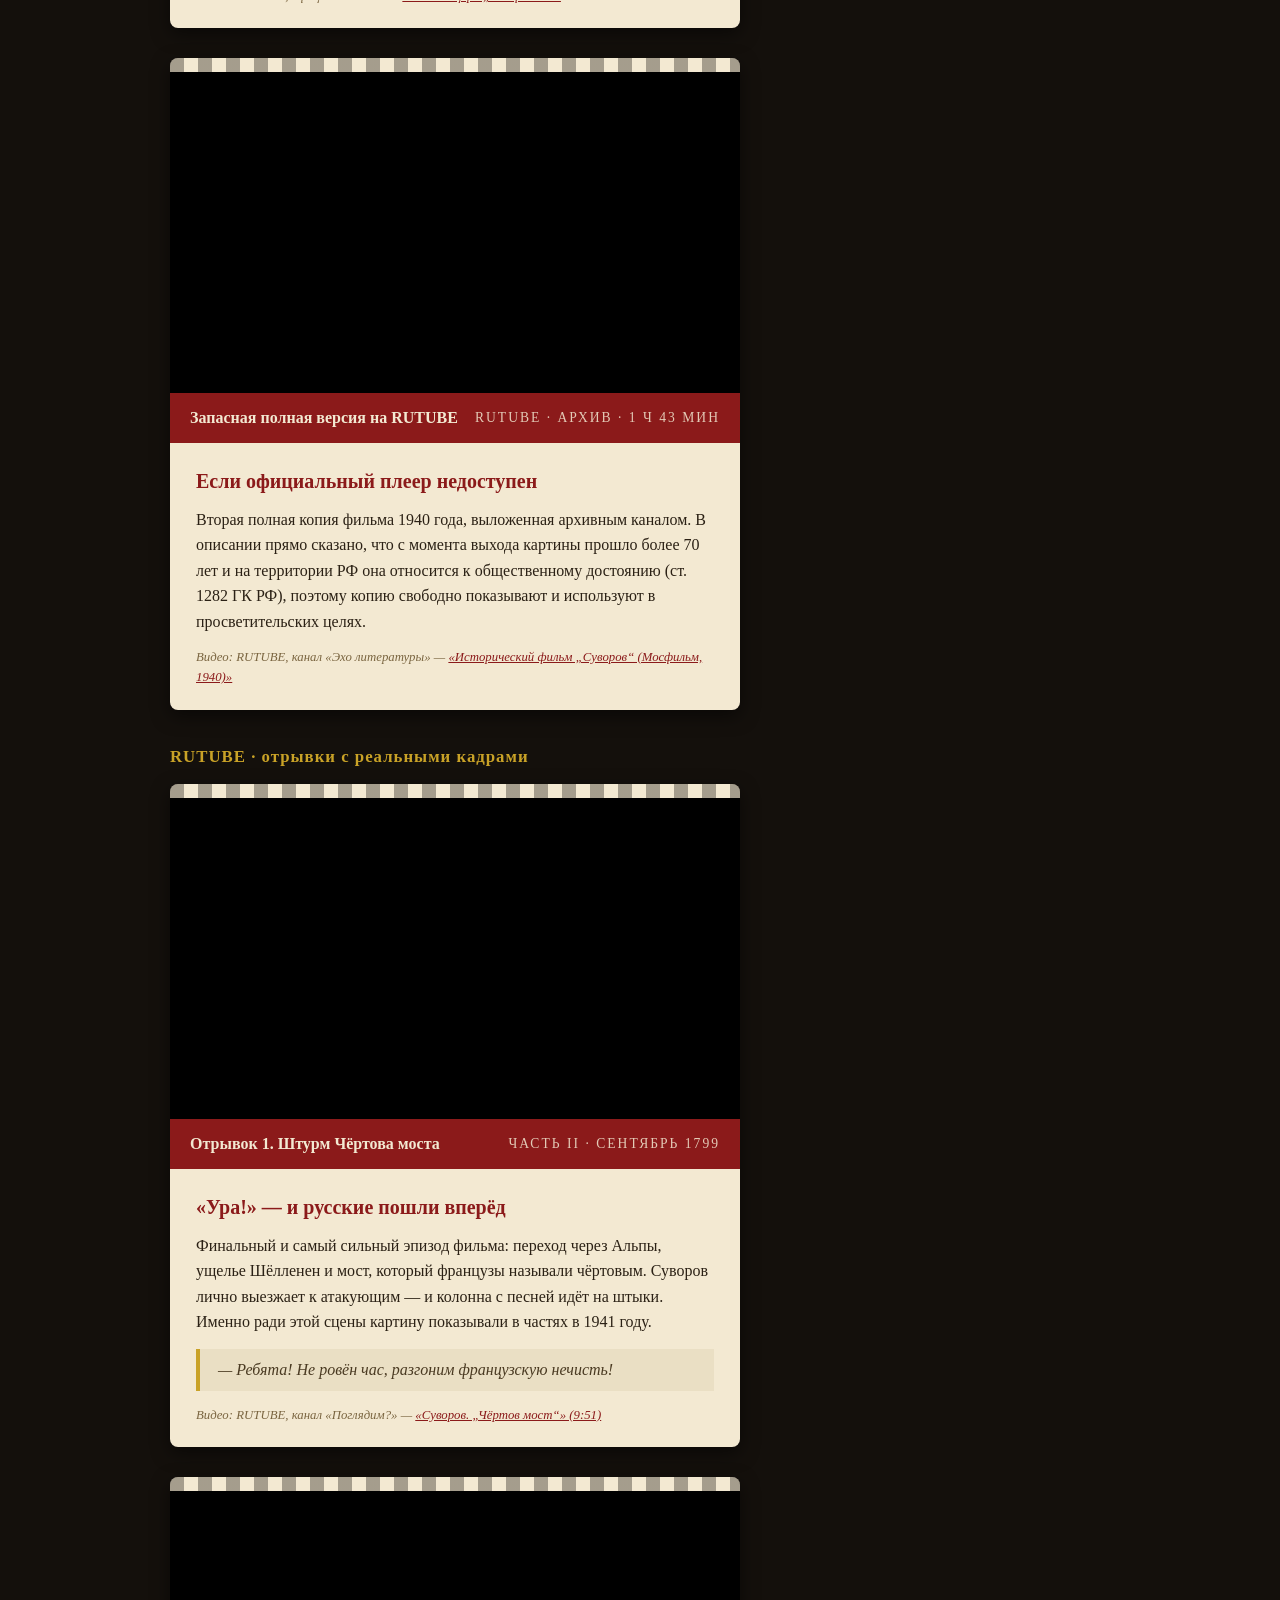
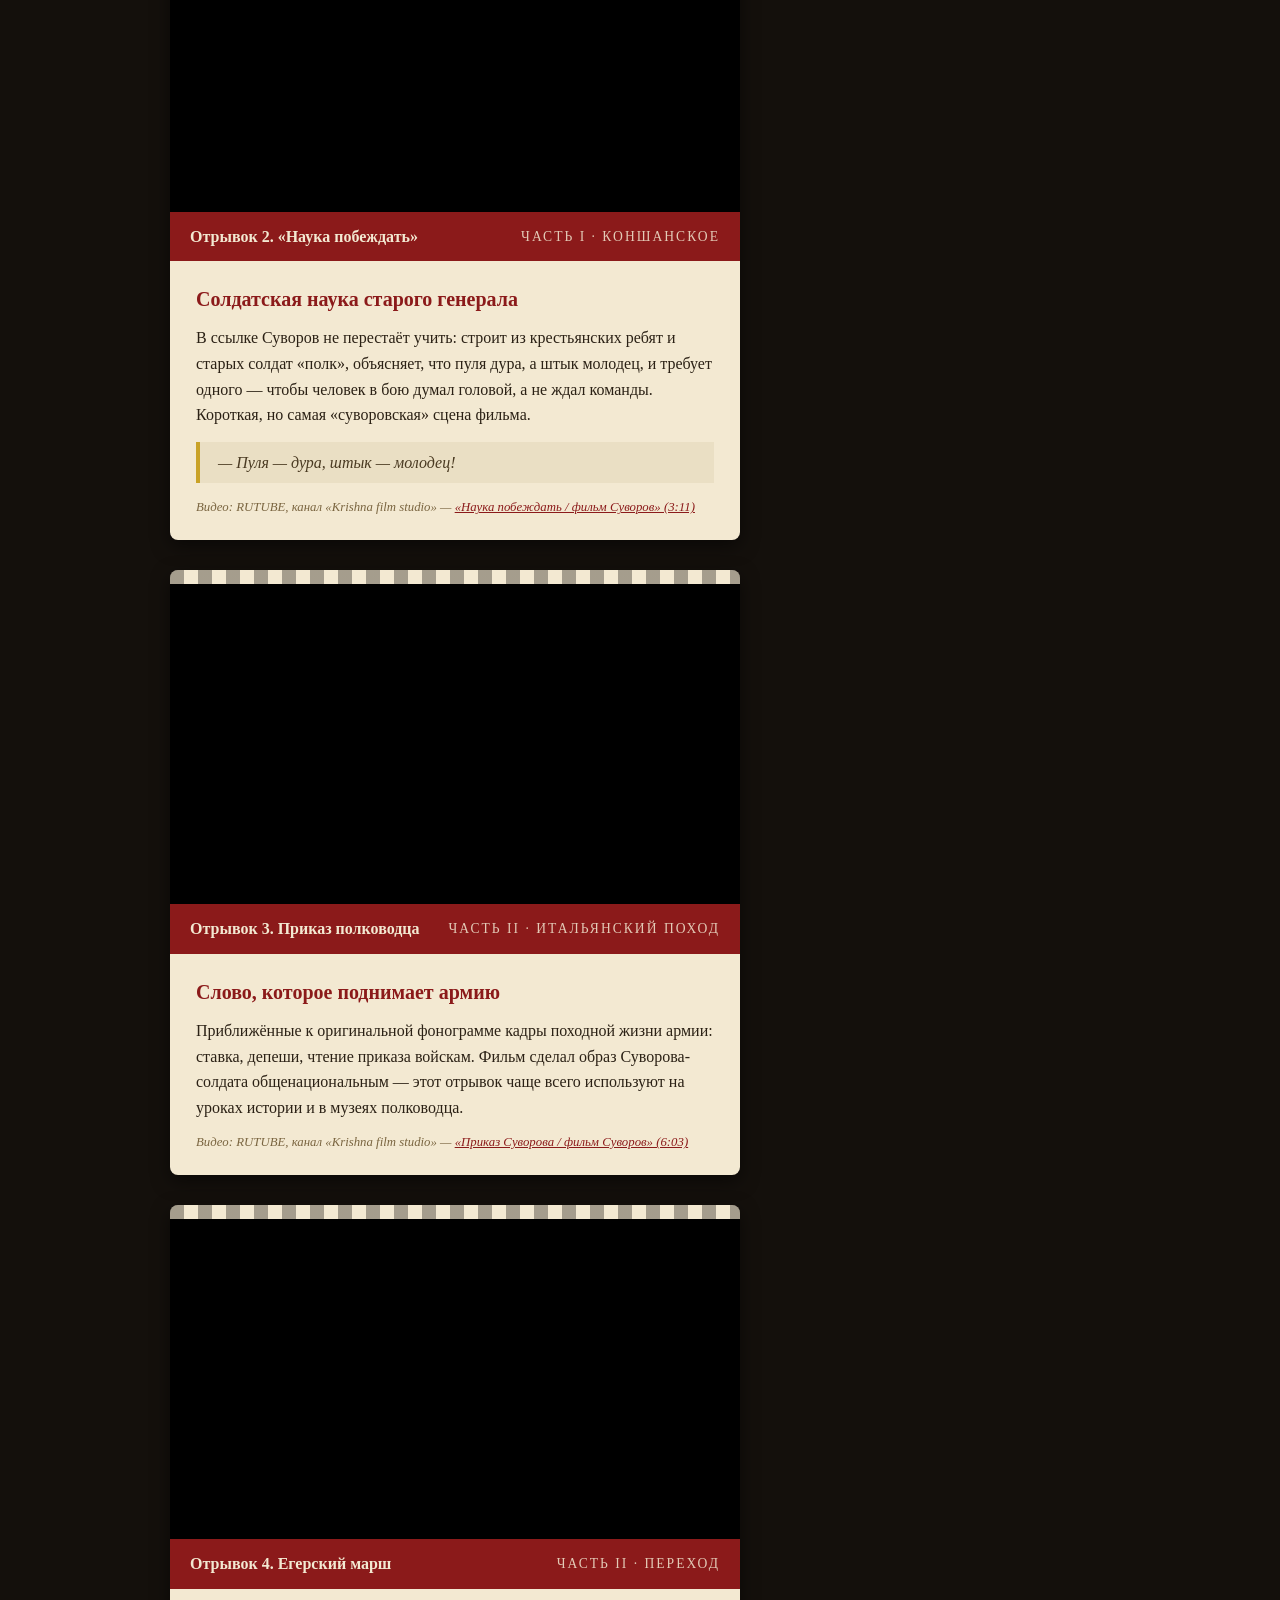
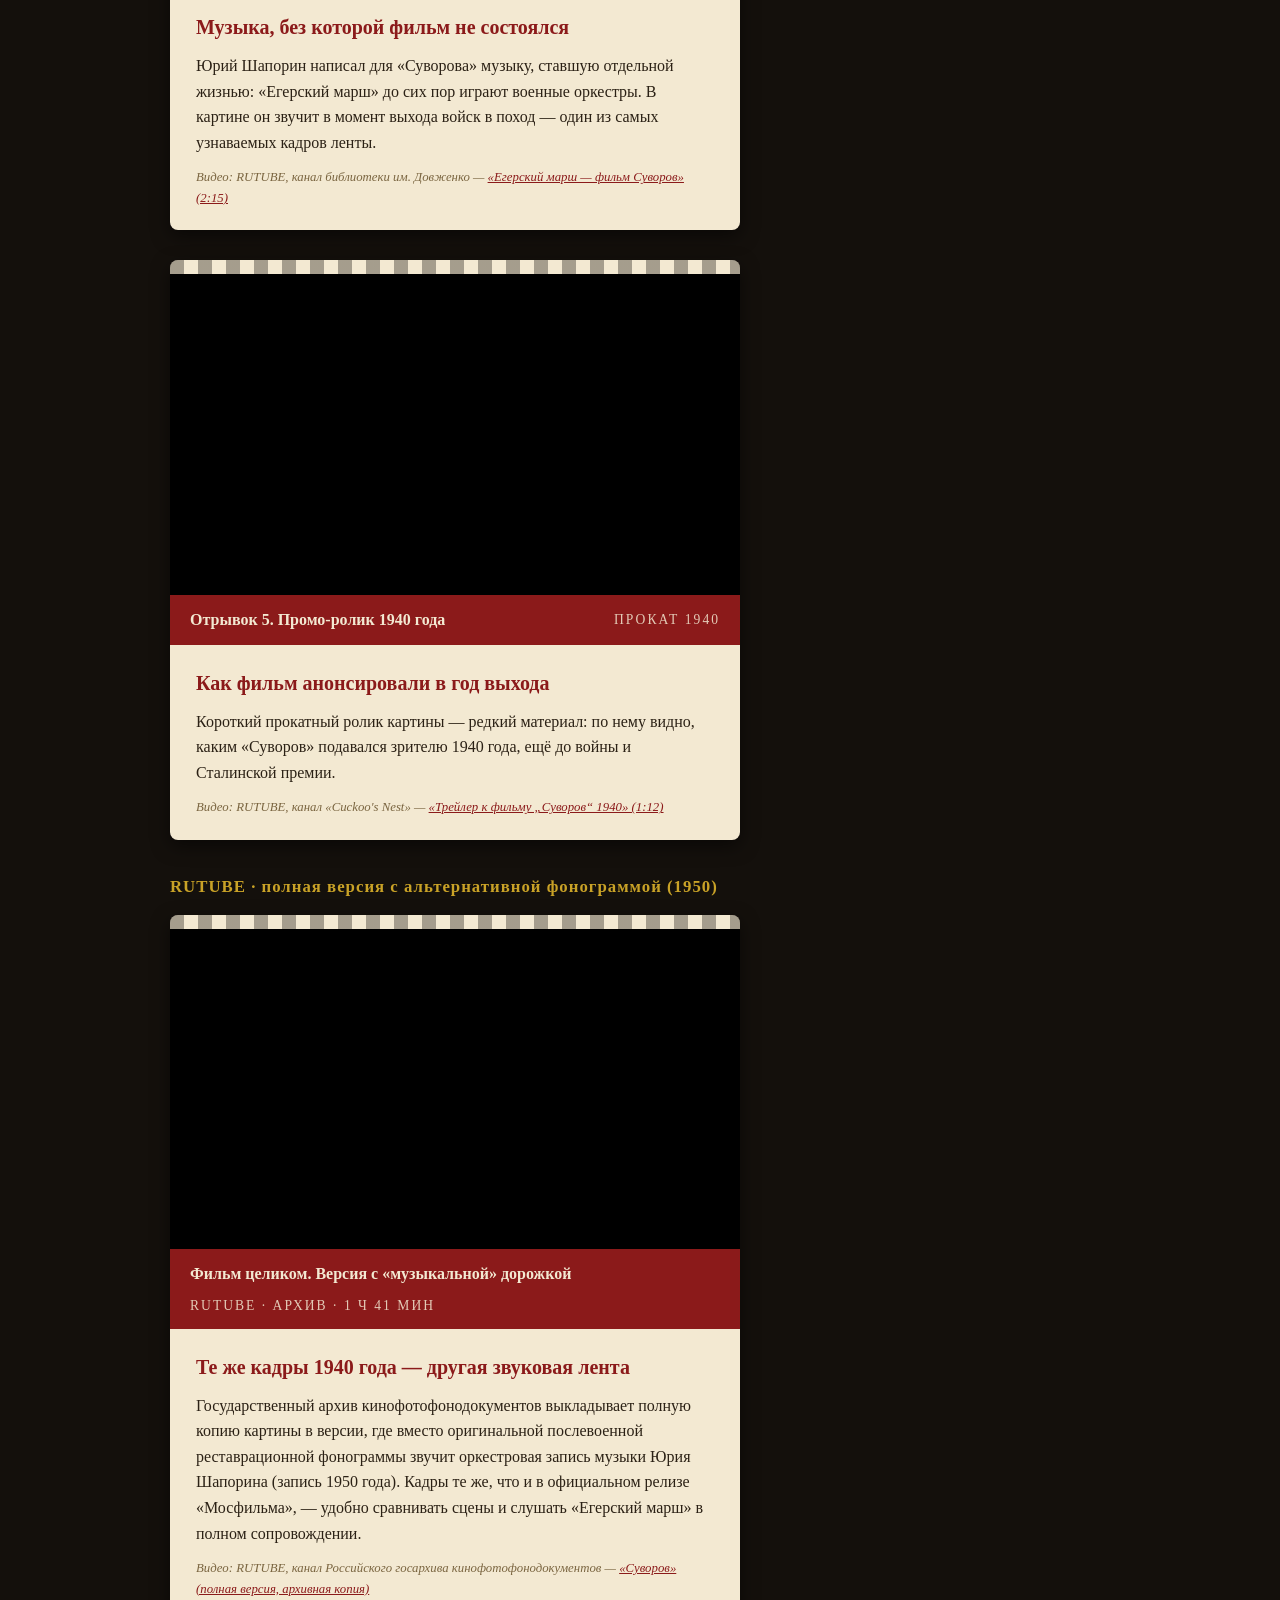
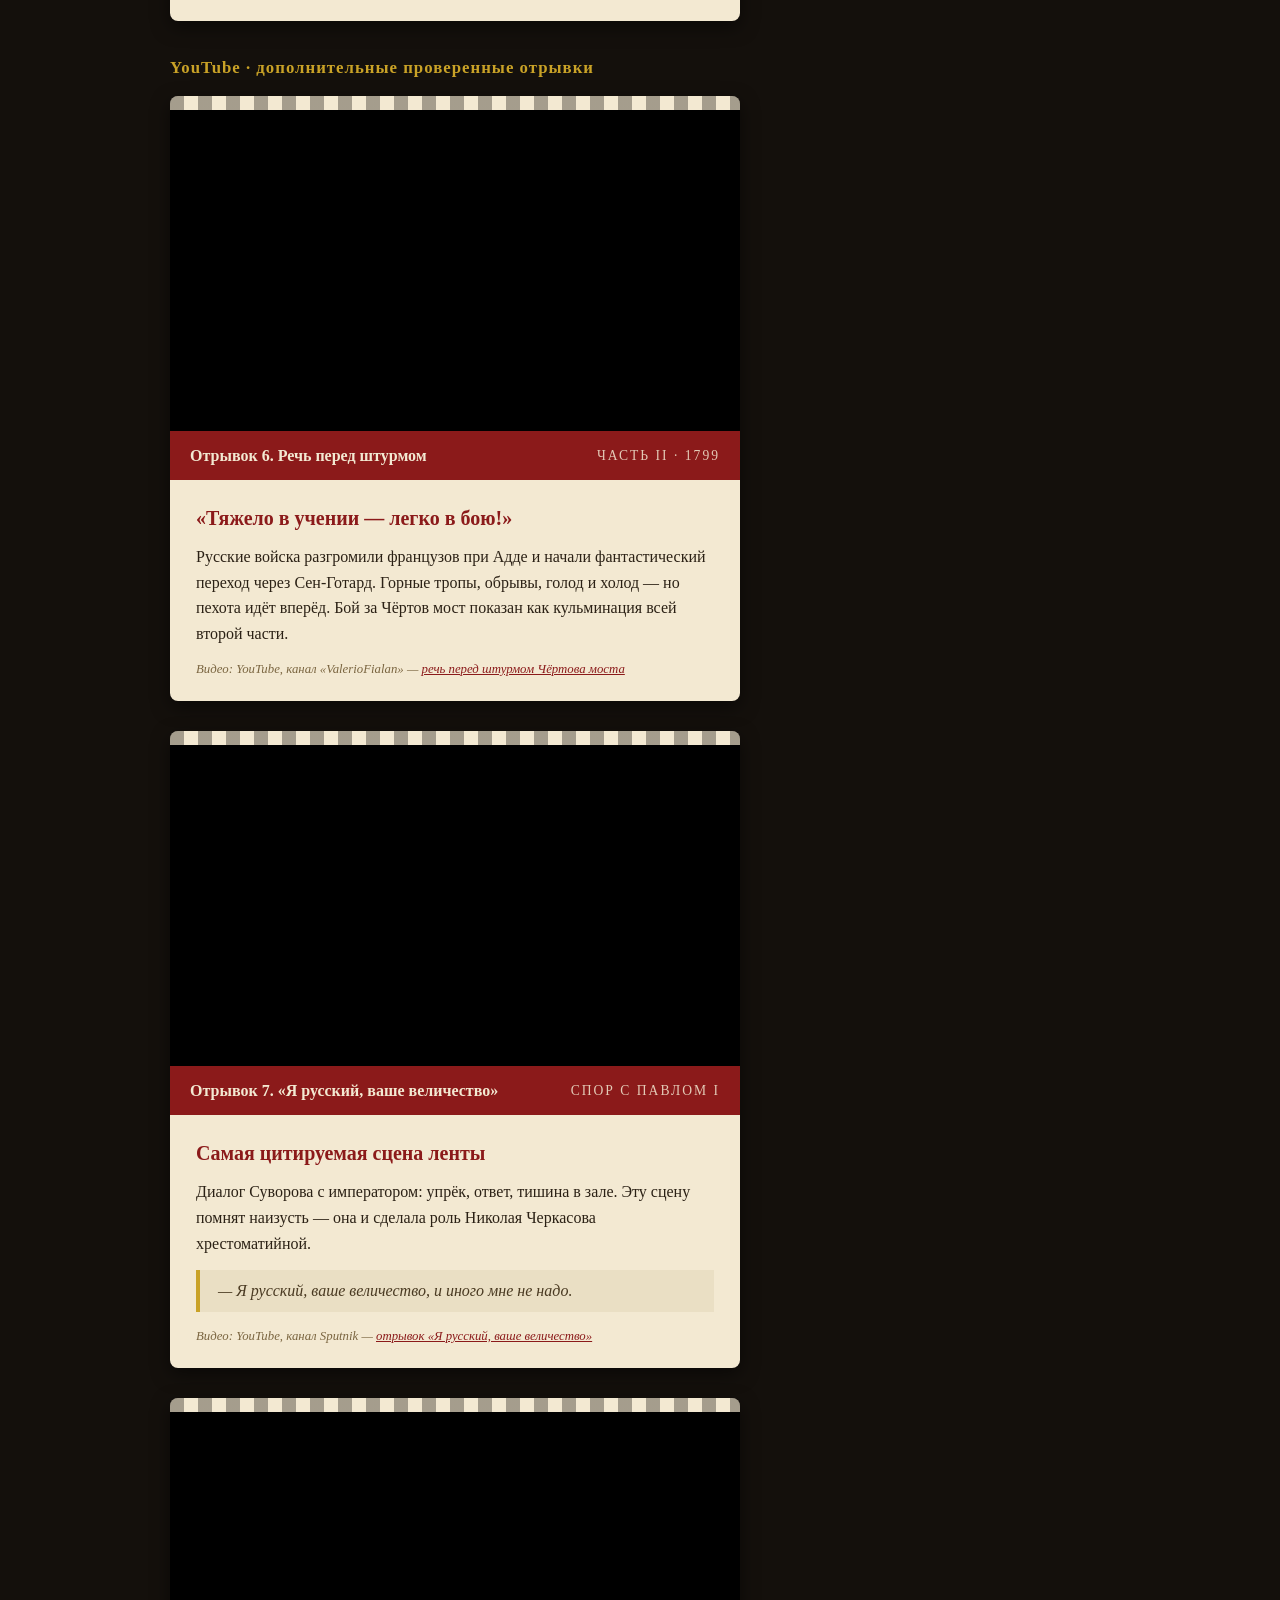
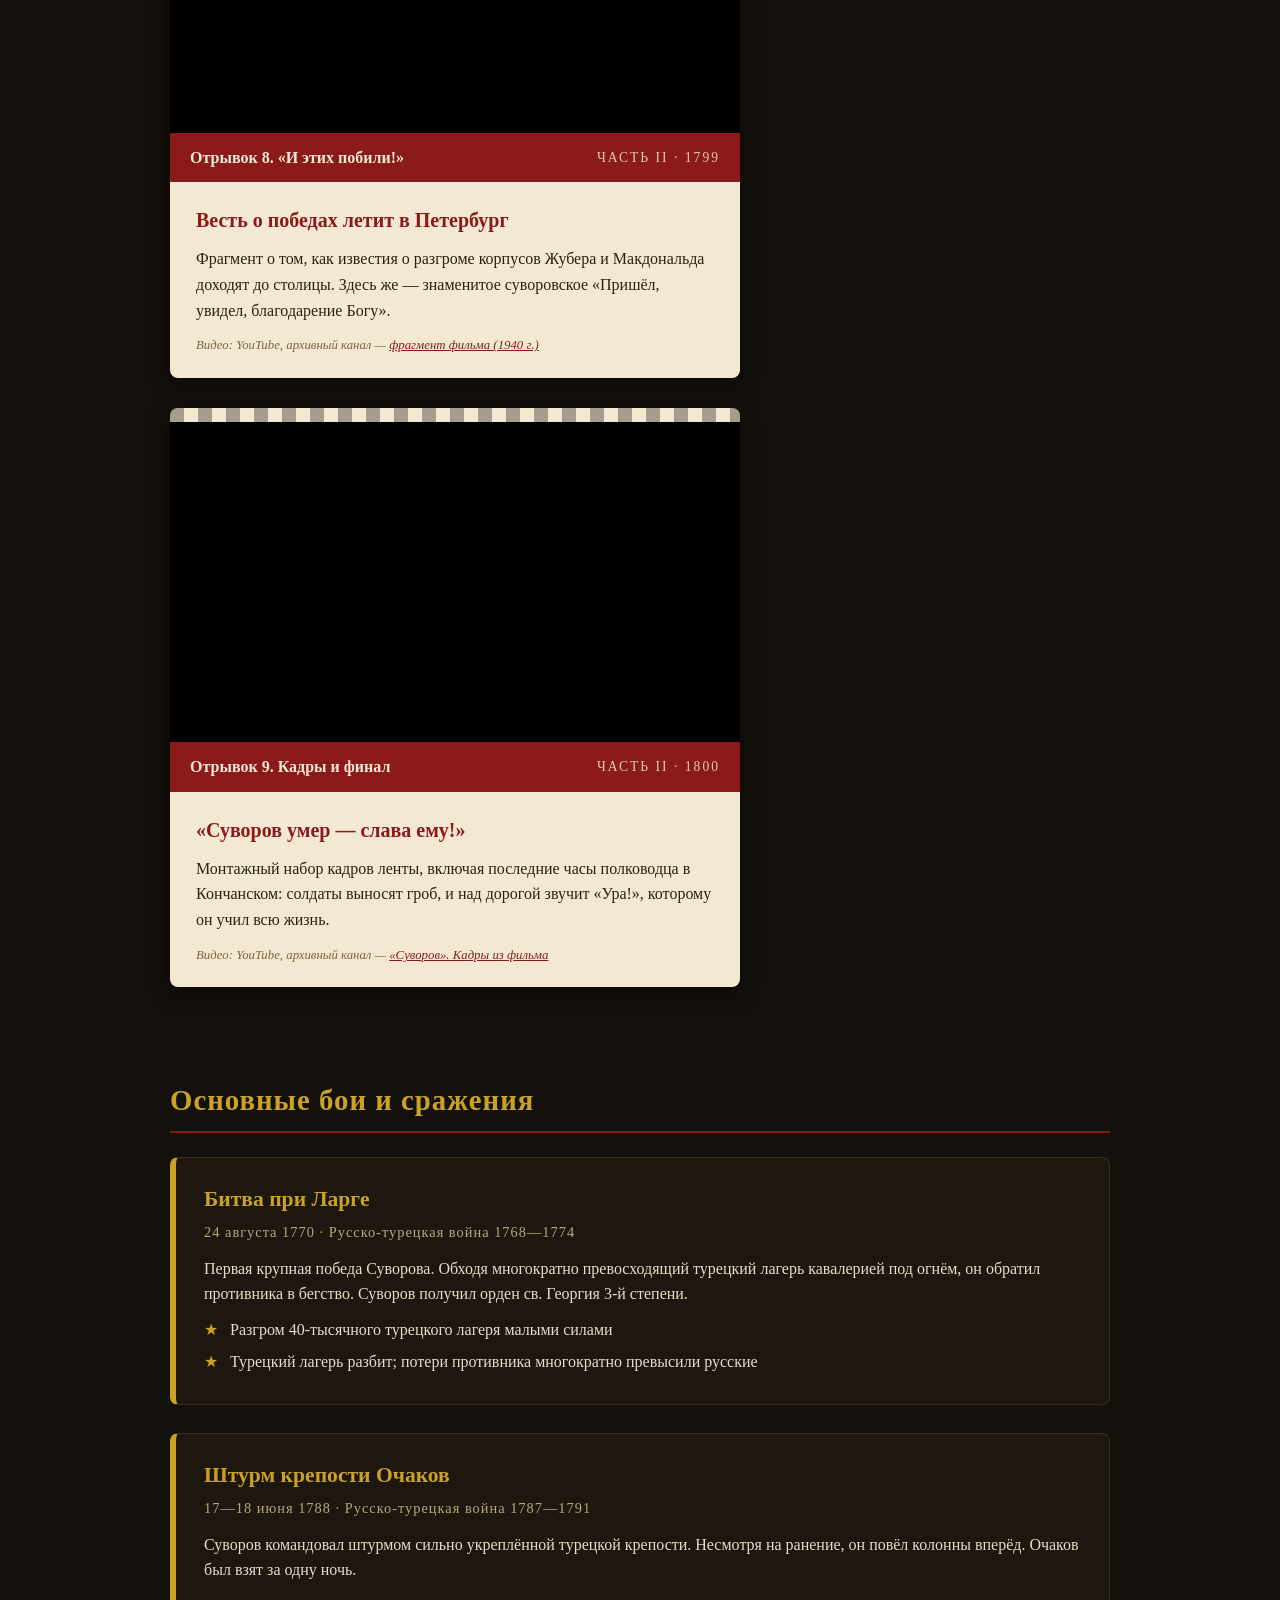
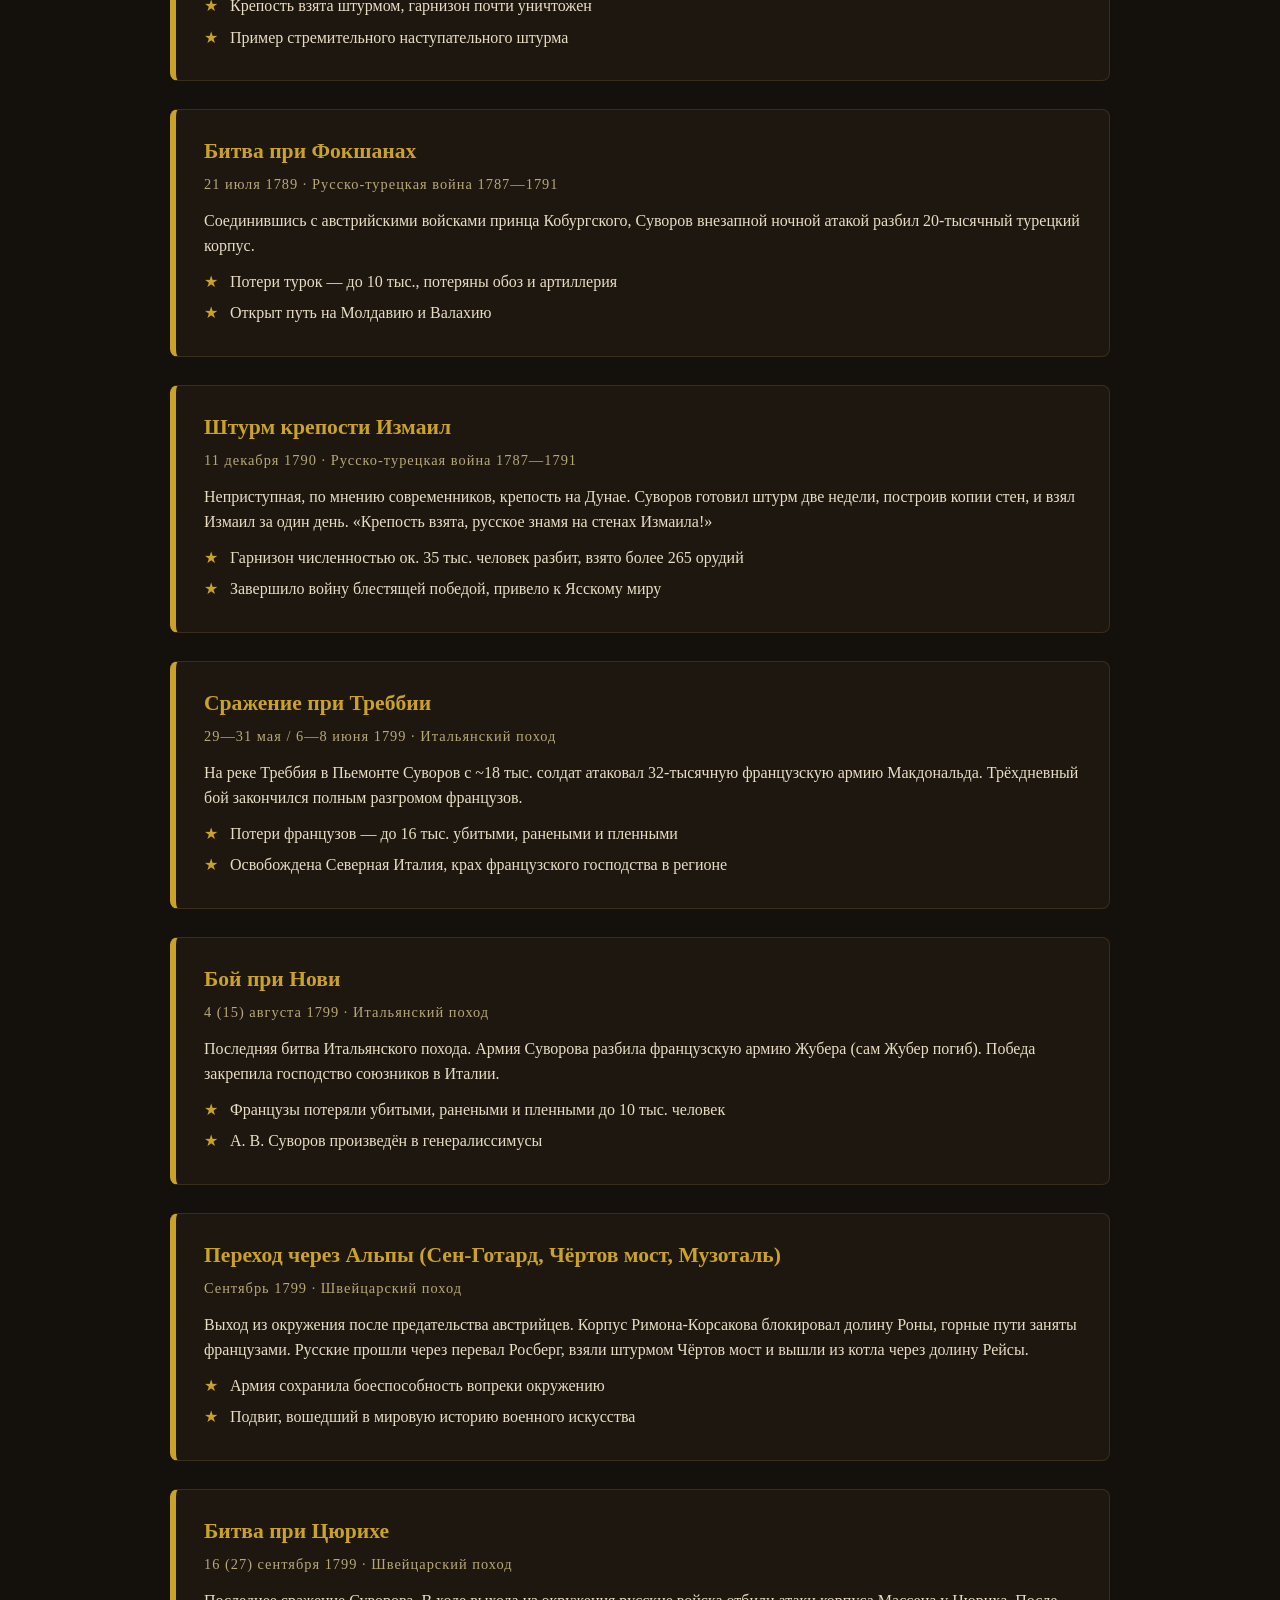
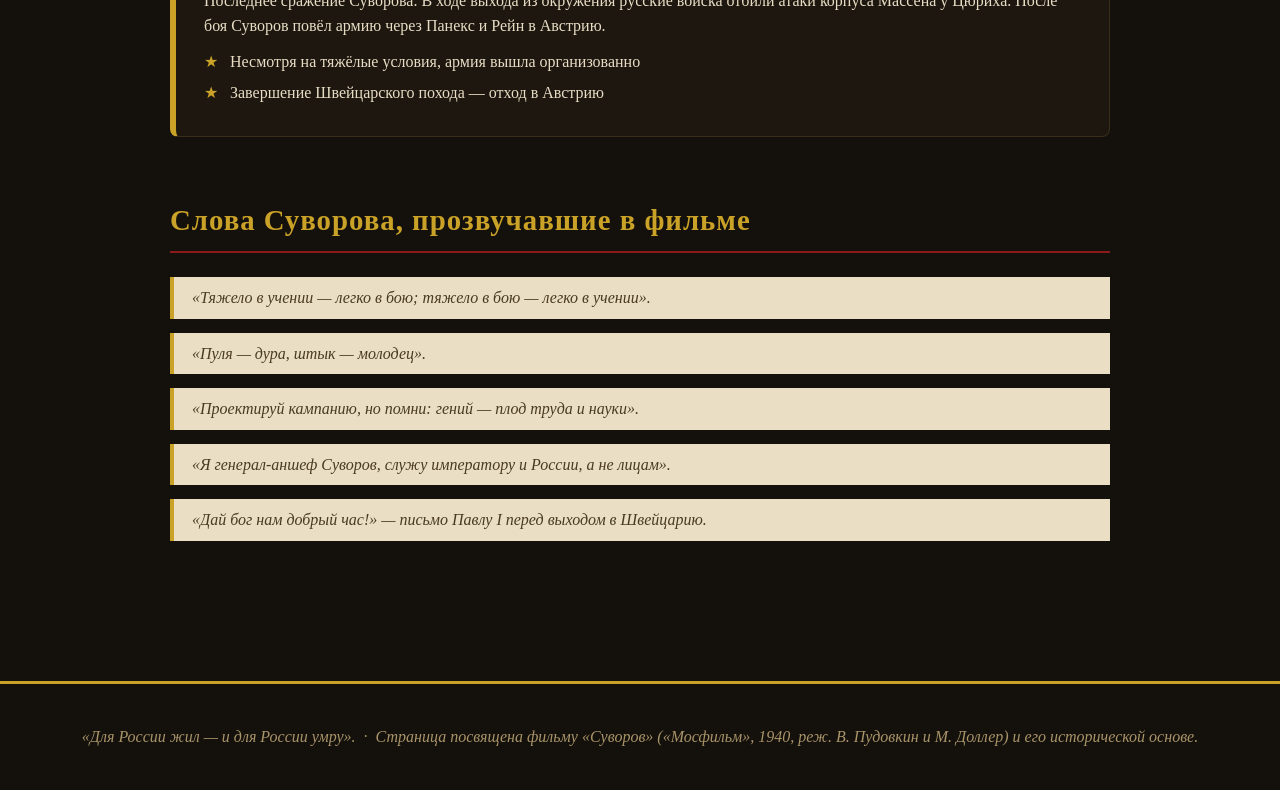
==== commit 2320e76a: "task snapshot 83b5feb6-6763-41a2-b79e-14b8bd1594fd" ====
--- a/suvorov.html
+++ b/suvorov.html
@@ -238,7 +238,7 @@
         </div>
       </div>
 
-      <div class="clip">
+      <div class="clip" id="rutube-prikaz">
         <div class="frame-strip"></div>
         <div class="video-wrap">
           <iframe src="https://rutube.ru/play/embed/7c09b6898d6c1e2ef648c7df4b838dcb/" title="Суворов (1940) — приказ Суворова, RUTUBE" loading="lazy" allow="encrypted-media" allowfullscreen></iframe>
@@ -274,6 +274,21 @@
           <h3>Как фильм анонсировали в год выхода</h3>
           <p>Короткий прокатный ролик картины — редкий материал: по нему видно, каким «Суворов» подавался зрителю 1940 года, ещё до войны и Сталинской премии.</p>
           <p class="src">Видео: RUTUBE, канал «Cuckoo's Nest» — <a href="https://rutube.ru/video/2b9a8f7ea9ef447f213d05ed64fbe687/" target="_blank" rel="noopener">«Трейлер к фильму „Суворов“ 1940» (1:12)</a></p>
+        </div>
+      </div>
+
+      <h3 style="color:var(--gold);margin:34px 0 14px;font-size:1.05rem;letter-spacing:1px">RUTUBE · полная версия с альтернативной фонограммой (1950)</h3>
+
+      <div class="clip" id="full-film-soundtrack">
+        <div class="frame-strip"></div>
+        <div class="video-wrap">
+          <iframe src="https://rutube.ru/play/embed/eafb88685695bf959e821c501a9d06e4/" title="Суворов — полная версия фильма с оркестровой фонограммой Юрия Шапорина (запись 1950), RUTUBE" loading="lazy" allow="encrypted-media" allowfullscreen></iframe>
+        </div>
+        <div class="clip-head"><b>Фильм целиком. Версия с «музыкальной» дорожкой</b><span class="num">RUTUBE · АРХИВ · 1 Ч 41 МИН</span></div>
+        <div class="clip-body">
+          <h3>Те же кадры 1940 года — другая звуковая лента</h3>
+          <p>Государственный архив кинофотофонодокументов выкладывает полную копию картины в версии, где вместо оригинальной послевоенной реставрационной фонограммы звучит оркестровая запись музыки Юрия Шапорина (запись 1950 года). Кадры те же, что и в официальном релизе «Мосфильма», — удобно сравнивать сцены и слушать «Егерский марш» в полном сопровождении.</p>
+          <p class="src">Видео: RUTUBE, канал Российского госархива кинофотофонодокументов — <a href="https://rutube.ru/video/eafb88685695bf959e821c501a9d06e4/" target="_blank" rel="noopener">«Суворов» (полная версия, архивная копия)</a></p>
         </div>
       </div>
 
@@ -346,6 +361,7 @@
           <ul class="jump-list">
             <li>📄 <a href="#full-film-rutube">Фильм целиком (RUTUBE, «Мосфильм»)</a></li>
             <li>🎞 <a href="#rutube-clips">Отрывки на RUTUBE</a></li>
+            <li>🎼 <a href="#full-film-soundtrack">Полная версия с музыкой Шапорина</a></li>
             <li>▶ <a href="#yt-clips">Отрывки на YouTube</a></li>
             <li>🎬 <a href="https://www.youtube.com/watch?v=G52c3rMVjyo" target="_blank" rel="noopener">YouTube: «Мосфильм», 4K целиком</a></li>
             <li>🏠 <a href="index.html">Назад на главную</a></li>
